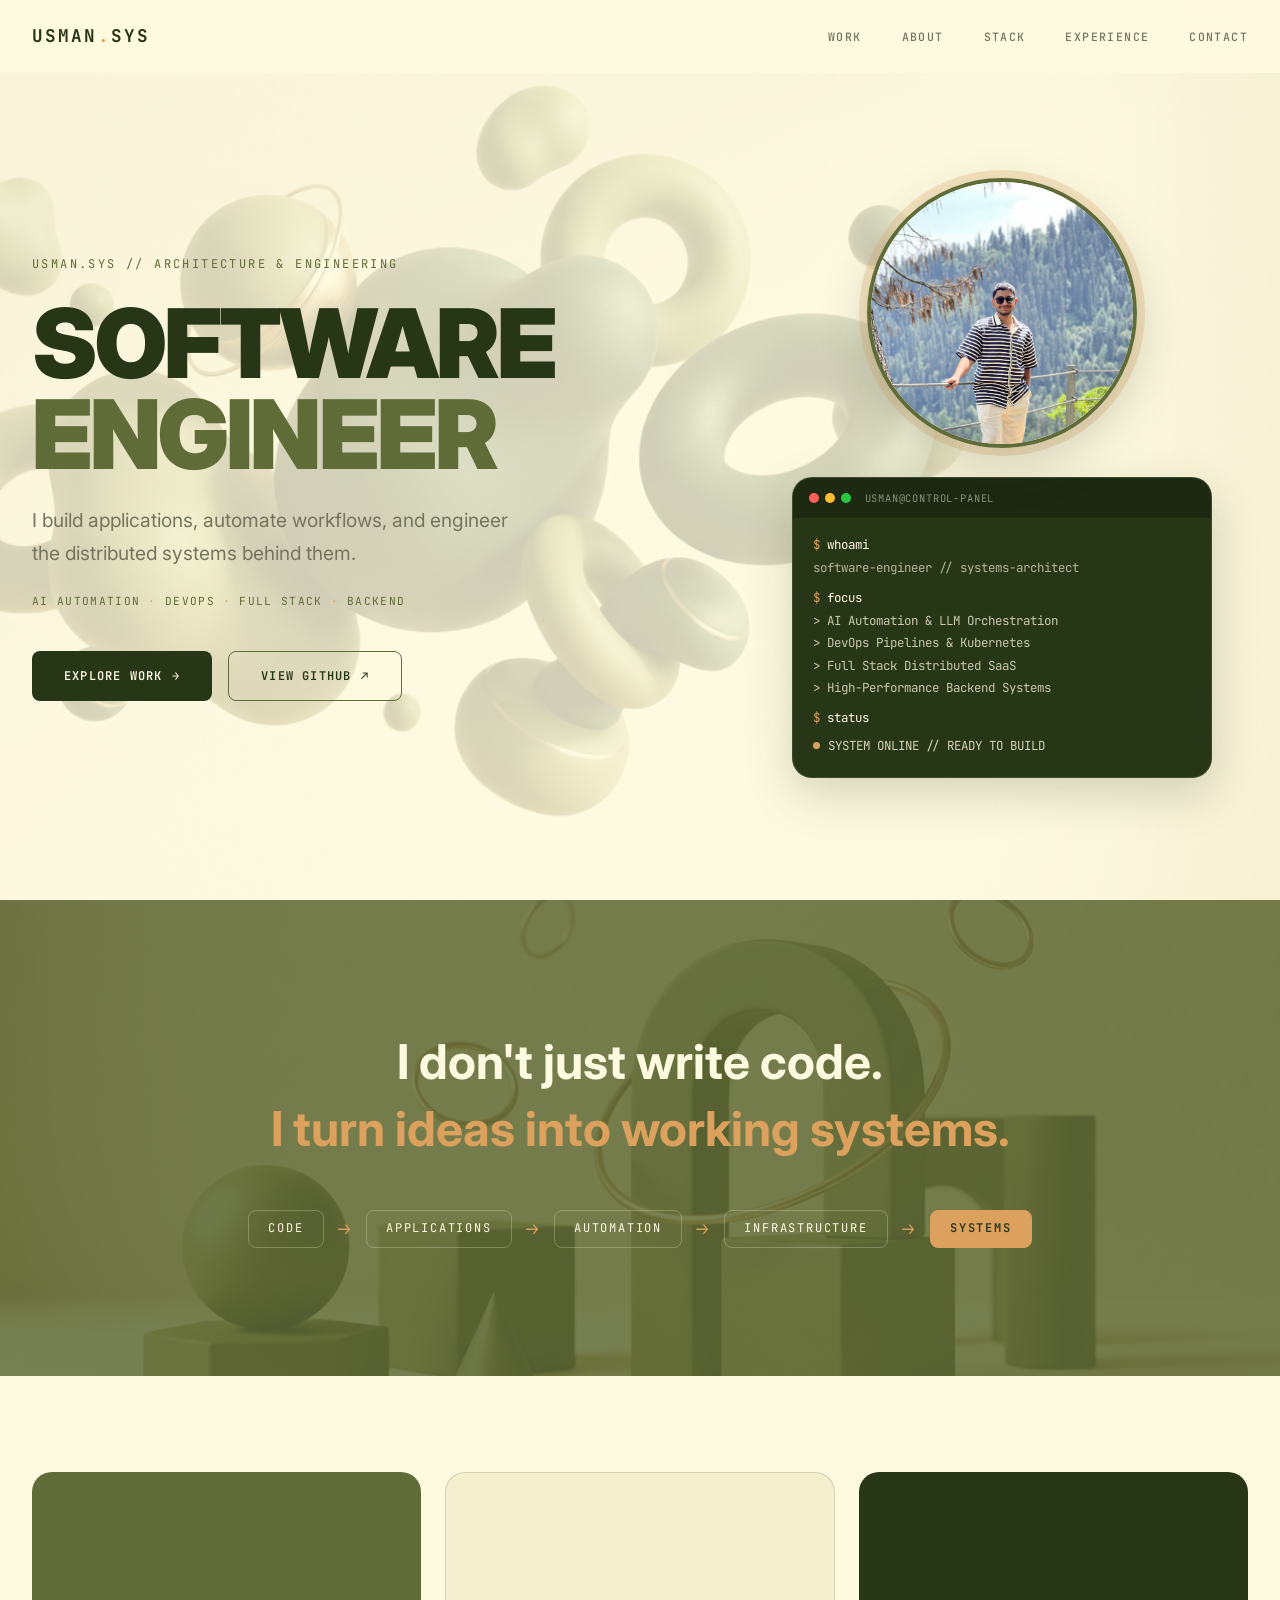
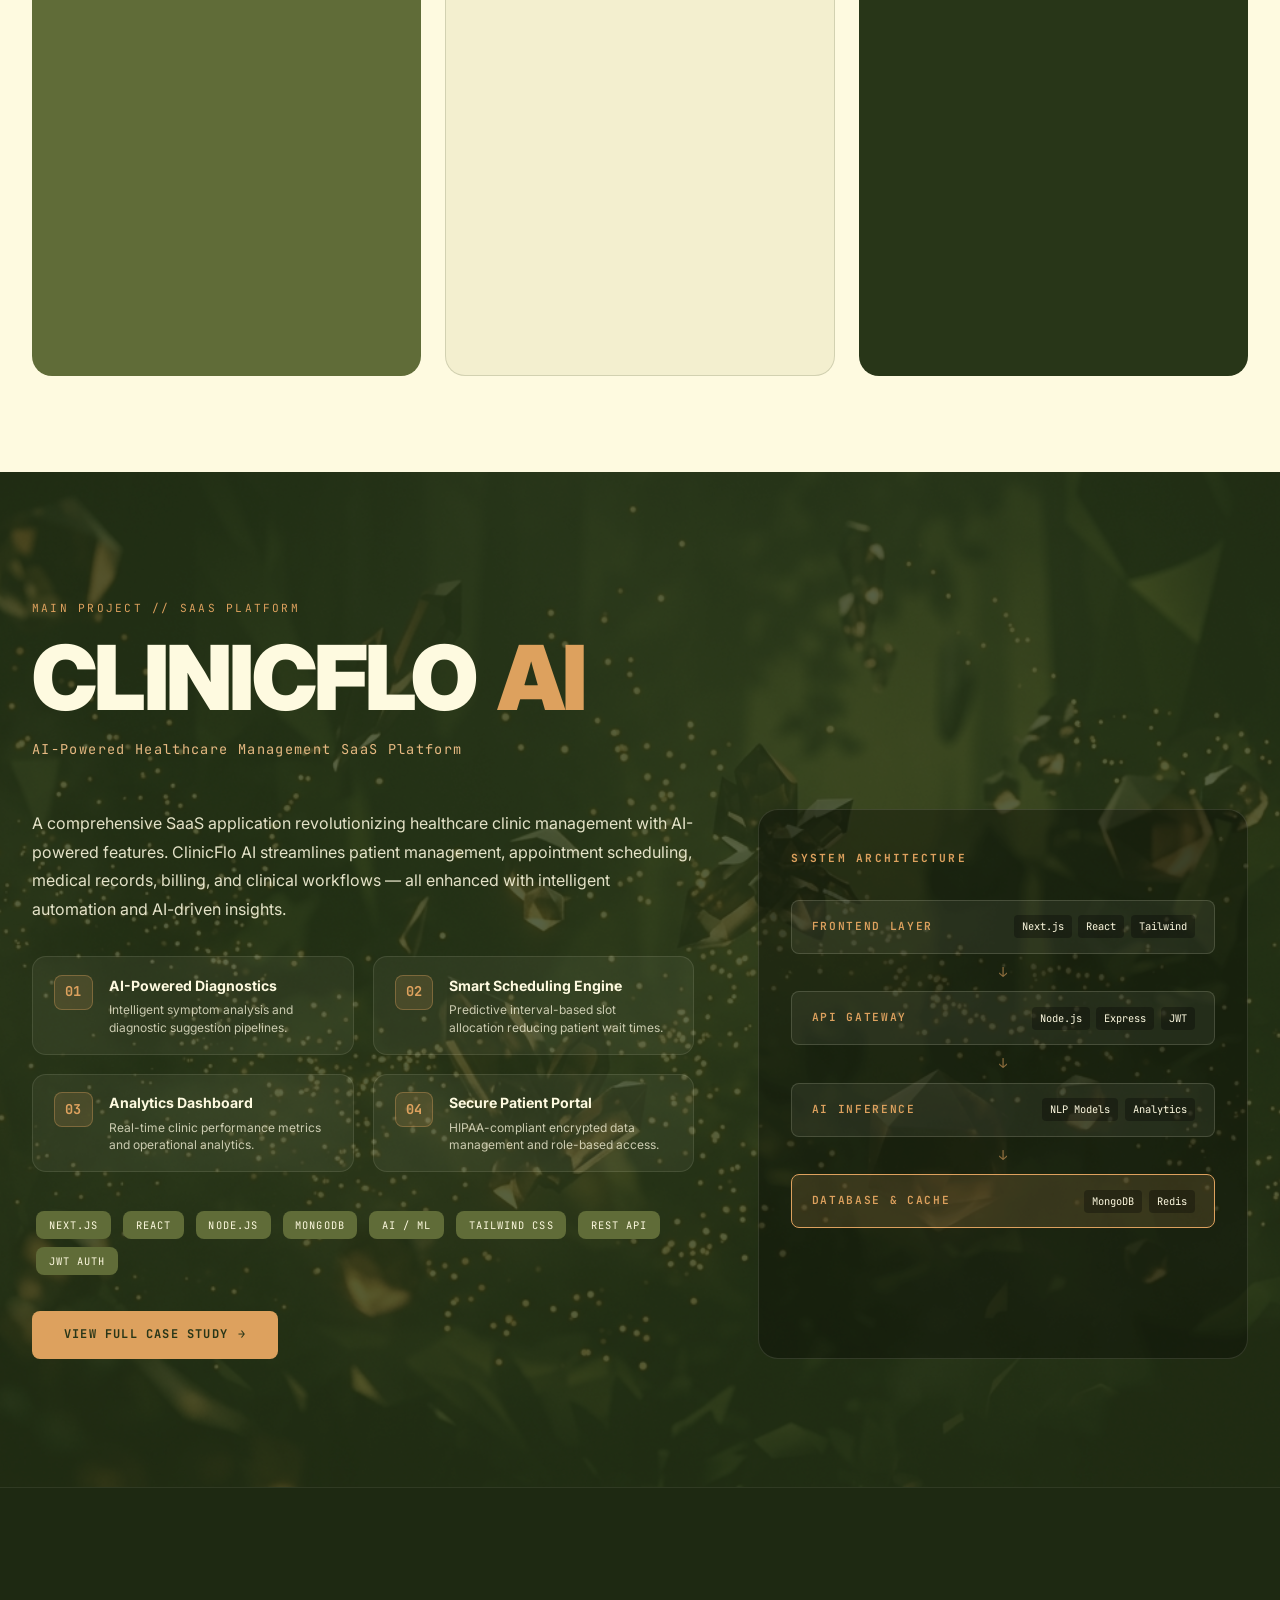
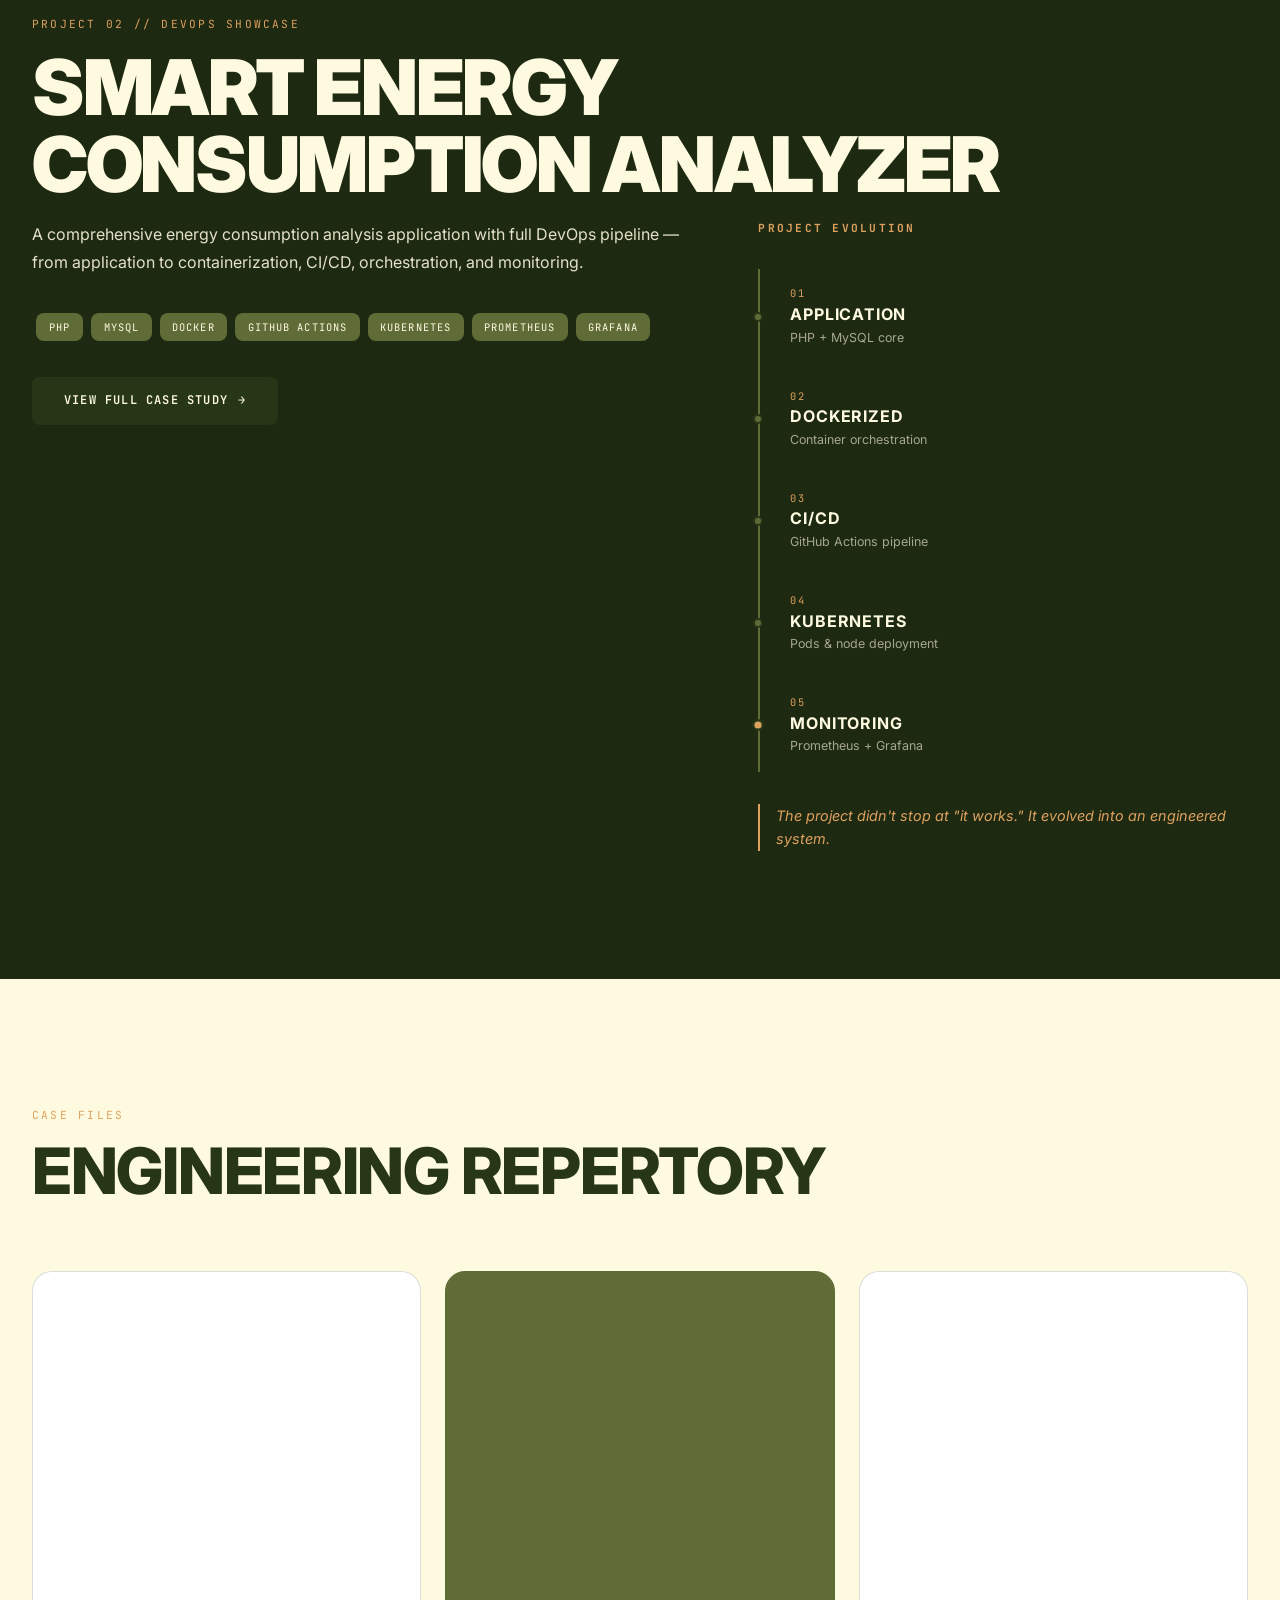
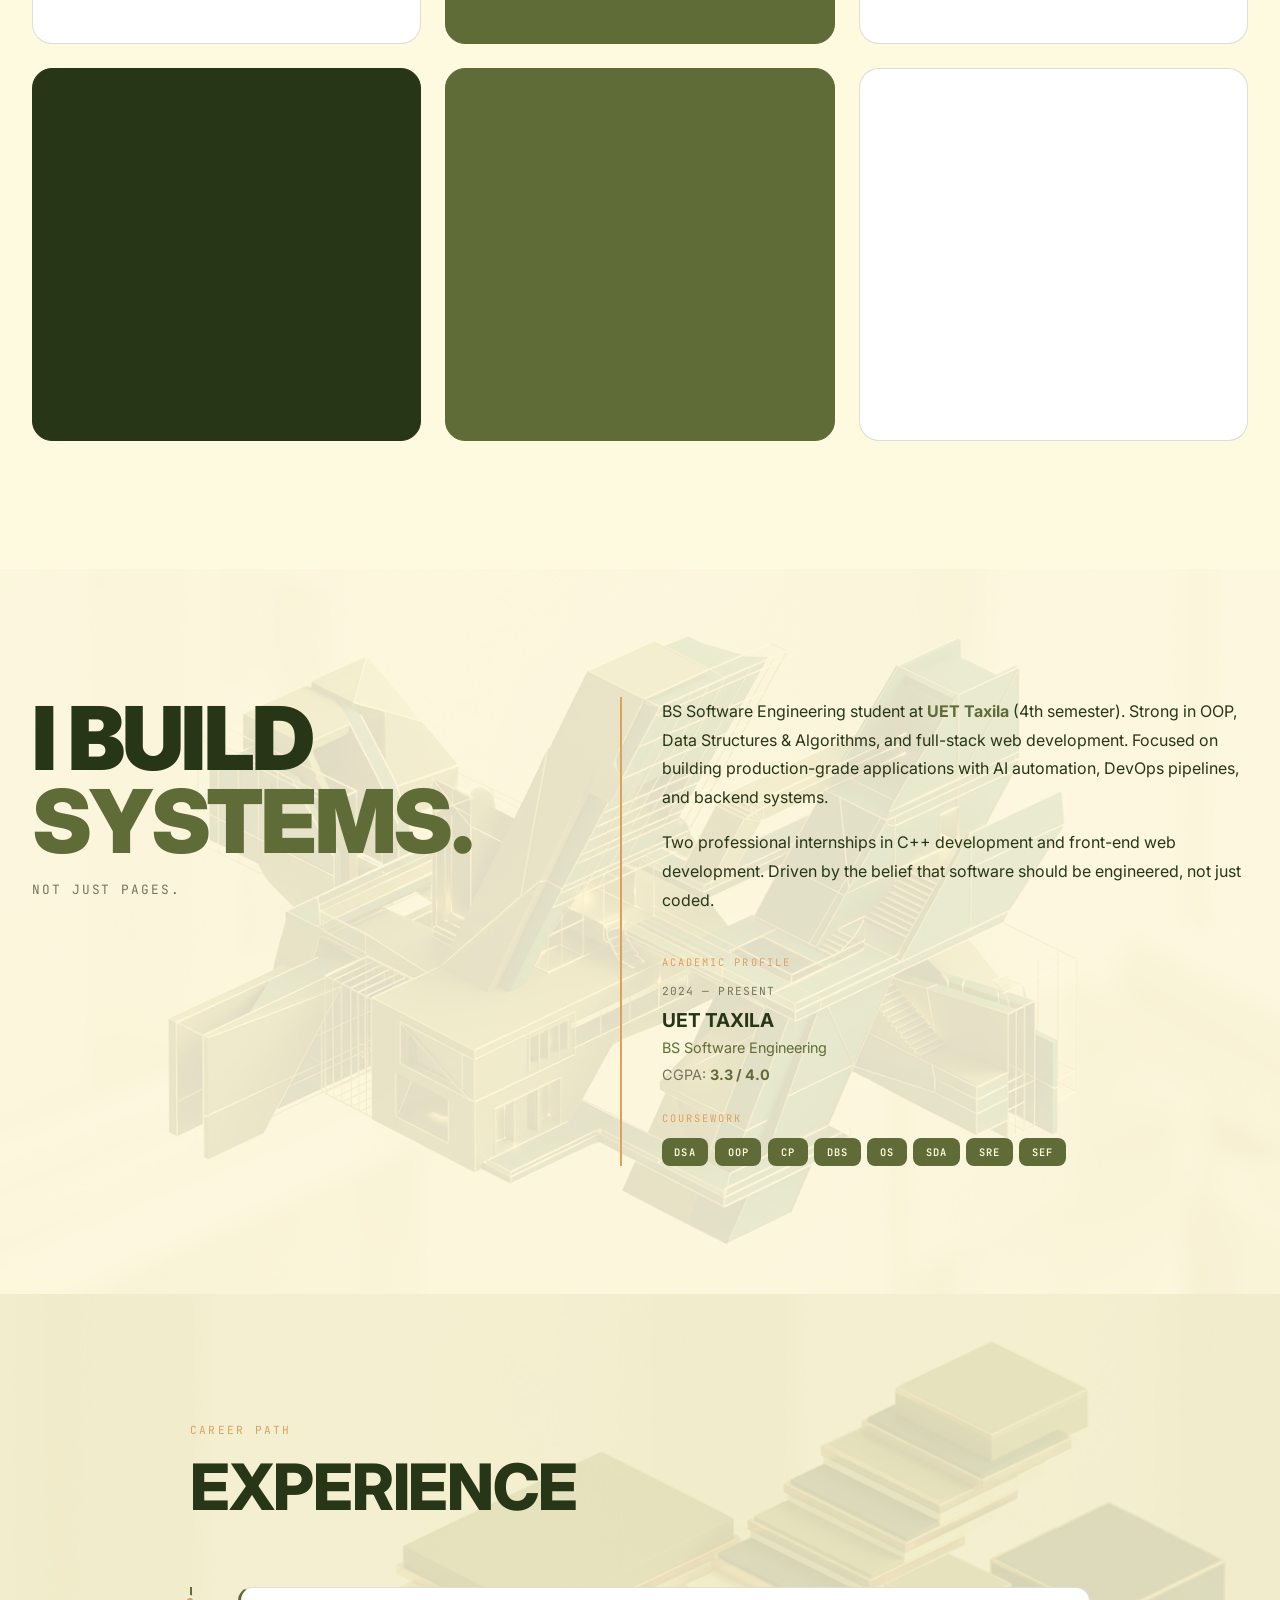
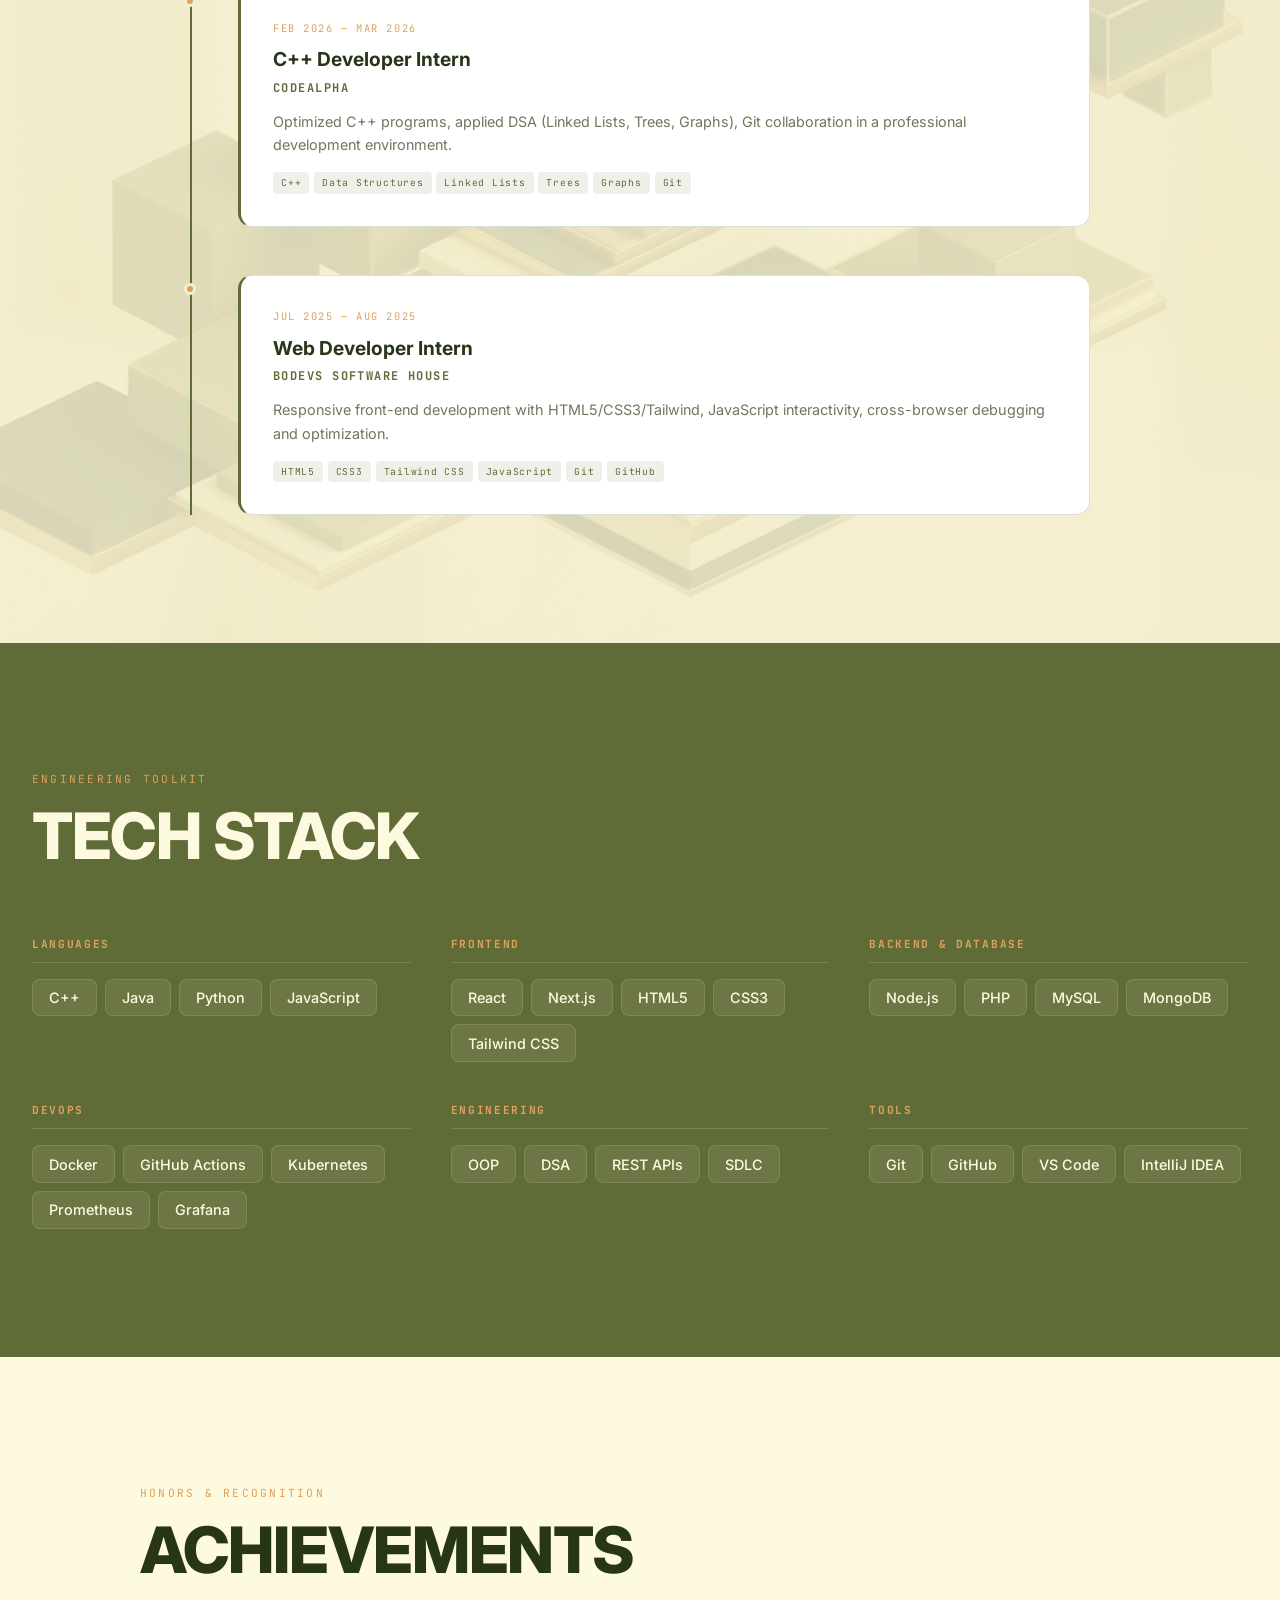
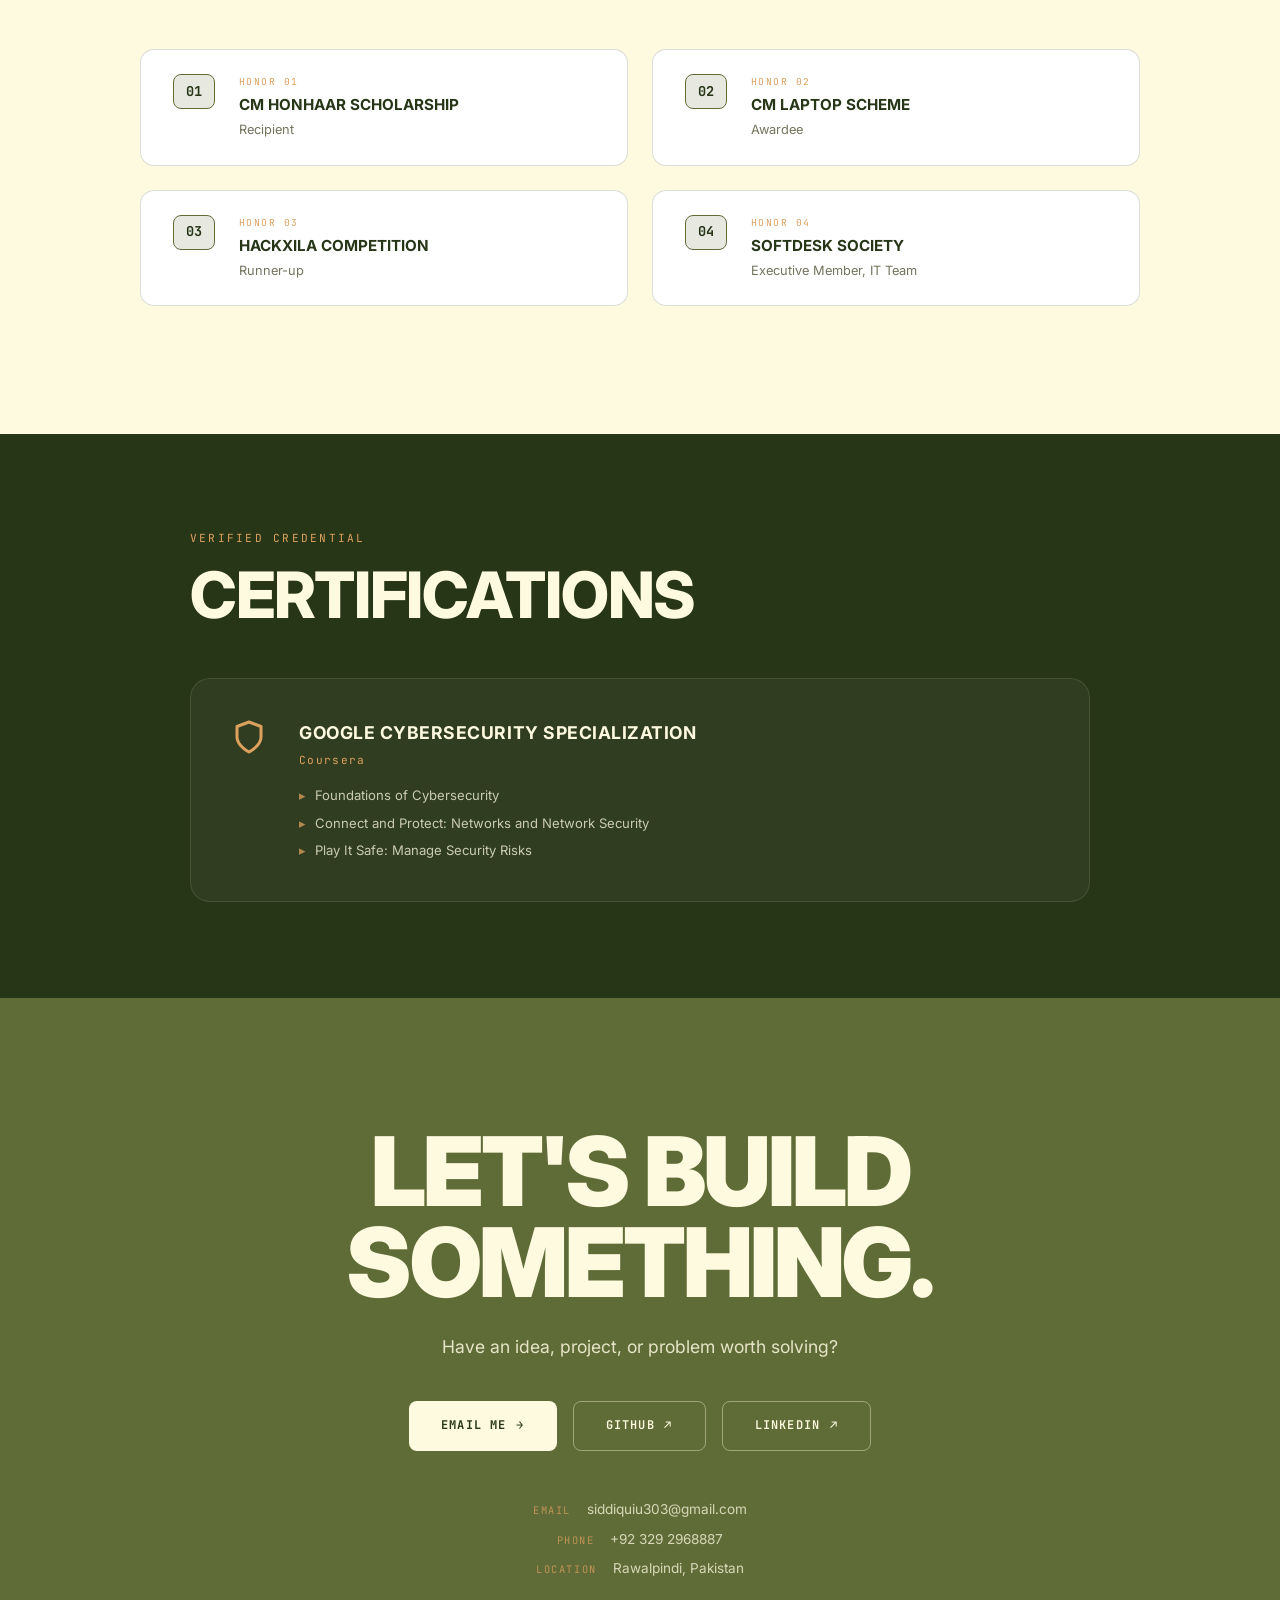
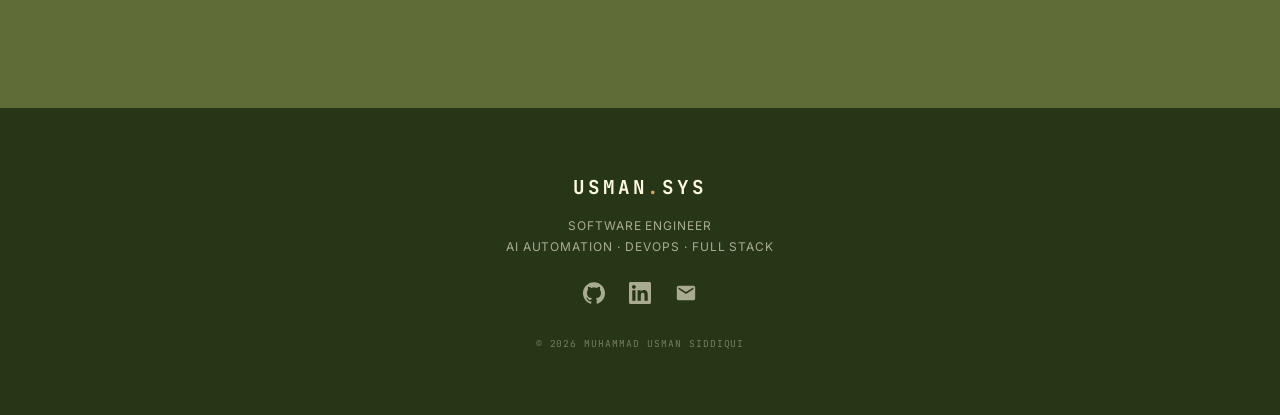
==== index.html @ 536a0db0 "feat: complete USMAN.SYS portfolio v2 with multi-page case studies, 3D graphics, and responsive syst" ====
<!DOCTYPE html>
<html lang="en">
<head>
  <meta charset="UTF-8">
  <meta name="viewport" content="width=device-width, initial-scale=1.0">
  <title>Muhammad Usman Siddiqui — Software Engineer</title>
  <meta name="description" content="Muhammad Usman Siddiqui is a Software Engineer focused on AI automation, DevOps, full-stack development, and backend systems.">
  <meta name="author" content="Muhammad Usman Siddiqui">
  <meta name="keywords" content="Software Engineer, Full Stack Developer, AI Automation, DevOps, Muhammad Usman Siddiqui, Portfolio, ClinicFlo AI">

  <!-- Open Graph -->
  <meta property="og:title" content="Muhammad Usman Siddiqui — Software Engineer">
  <meta property="og:description" content="Software Engineer focused on AI Automation, DevOps, Full-Stack Development, and Backend Systems.">
  <meta property="og:type" content="website">
  <meta property="og:image" content="profile.jpg">

  <!-- Twitter -->
  <meta name="twitter:card" content="summary_large_image">
  <meta name="twitter:title" content="Muhammad Usman Siddiqui — Software Engineer">
  <meta name="twitter:description" content="Software Engineer focused on AI Automation, DevOps, Full-Stack Development, and Backend Systems.">

  <!-- Fonts -->
  <link rel="preconnect" href="https://fonts.googleapis.com">
  <link rel="preconnect" href="https://fonts.gstatic.com" crossorigin>
  <link href="https://fonts.googleapis.com/css2?family=Inter:wght@300;400;500;600;700;800;900&family=JetBrains+Mono:wght@300;400;500;600;700&display=swap" rel="stylesheet">

  <link rel="stylesheet" href="style.css">
</head>
<body>

  <!-- ═══════════════════ CANVAS 3D AMBIENT PARTICLES ═══════════════════ -->
  <canvas id="ambient-canvas" class="ambient-canvas" aria-hidden="true"></canvas>

  <!-- ═══════════════════ LOADING SCREEN ═══════════════════ -->
  <div id="loader" class="loader" aria-hidden="true">
    <div class="loader__content">
      <div class="loader__brand">USMAN.SYS</div>
      <div class="loader__lines">
        <div class="loader__line">INITIALIZING PORTFOLIO<span class="loader__dots">...</span> <span class="loader__check">[OK]</span></div>
        <div class="loader__line">LOADING PROJECTS<span class="loader__dots">...</span> <span class="loader__check">[OK]</span></div>
        <div class="loader__line">LOADING EXPERIENCE<span class="loader__dots">...</span> <span class="loader__check">[OK]</span></div>
        <div class="loader__line">CONNECTING TO GITHUB<span class="loader__dots">...</span> <span class="loader__check">[OK]</span></div>
      </div>
      <div class="loader__progress">
        <div class="loader__bar"></div>
      </div>
      <div class="loader__status">SYSTEM ONLINE</div>
    </div>
  </div>

  <!-- ═══════════════════ CUSTOM CURSOR ═══════════════════ -->
  <div id="cursor" class="custom-cursor" aria-hidden="true">
    <div class="cursor__dot"></div>
    <div class="cursor__ring"></div>
    <span class="cursor__label"></span>
  </div>

  <!-- ═══════════════════ NAVIGATION ═══════════════════ -->
  <nav id="navbar" class="navbar" role="navigation" aria-label="Main navigation">
    <div class="navbar__inner">
      <a href="#hero" class="navbar__brand" aria-label="Home">USMAN<span class="navbar__brand-dot">.</span>SYS</a>
      <button id="nav-toggle" class="navbar__toggle" aria-label="Toggle navigation" aria-expanded="false">
        <span class="navbar__toggle-bar"></span>
        <span class="navbar__toggle-bar"></span>
        <span class="navbar__toggle-bar"></span>
      </button>
      <ul id="nav-menu" class="navbar__menu">
        <li><a href="#work" class="navbar__link" data-section="work">WORK</a></li>
        <li><a href="#about" class="navbar__link" data-section="about">ABOUT</a></li>
        <li><a href="#stack" class="navbar__link" data-section="stack">STACK</a></li>
        <li><a href="#experience" class="navbar__link" data-section="experience">EXPERIENCE</a></li>
        <li><a href="#contact" class="navbar__link" data-section="contact">CONTACT</a></li>
      </ul>
    </div>
  </nav>

  <main>

    <!-- ═══════════════════ HERO ═══════════════════ -->
    <section id="hero" class="hero">
      <div class="hero__bg-image" aria-hidden="true">
        <img src="hero-bg.jpg" alt="" loading="eager">
      </div>
      <div class="hero__content">
        <div class="hero__left">
          <div class="hero__eyebrow reveal" data-reveal>USMAN.SYS // ARCHITECTURE &amp; ENGINEERING</div>
          <h1 class="hero__title reveal" data-reveal>
            <span class="hero__title-line">SOFTWARE</span>
            <span class="hero__title-line hero__title-line--accent">ENGINEER</span>
          </h1>
          <p class="hero__statement reveal" data-reveal>I build applications, automate workflows, and engineer the distributed systems behind them.</p>
          <div class="hero__tags reveal" data-reveal>
            <span>AI AUTOMATION</span>
            <span class="hero__tag-sep">·</span>
            <span>DEVOPS</span>
            <span class="hero__tag-sep">·</span>
            <span>FULL STACK</span>
            <span class="hero__tag-sep">·</span>
            <span>BACKEND</span>
          </div>
          <div class="hero__cta reveal" data-reveal>
            <a href="#work" class="btn btn--primary">EXPLORE WORK <span class="btn__arrow">→</span></a>
            <a href="https://github.com/Usman22Siddiqui" target="_blank" rel="noopener" class="btn btn--secondary">VIEW GITHUB <span class="btn__arrow">↗</span></a>
          </div>
        </div>
        <div class="hero__right reveal" data-reveal>
          <div class="hero__profile-wrapper">
            <img src="profile.jpg" alt="Muhammad Usman Siddiqui" class="hero__profile-img" loading="eager">
          </div>
          <div class="hero__terminal">
            <div class="terminal__header">
              <span class="terminal__dot terminal__dot--red"></span>
              <span class="terminal__dot terminal__dot--yellow"></span>
              <span class="terminal__dot terminal__dot--green"></span>
              <span class="terminal__title">USMAN@CONTROL-PANEL</span>
            </div>
            <div class="terminal__body">
              <div class="terminal__line"><span class="terminal__prompt">$</span> <span class="terminal__cmd">whoami</span></div>
              <div class="terminal__output">software-engineer // systems-architect</div>
              <div class="terminal__line"><span class="terminal__prompt">$</span> <span class="terminal__cmd">focus</span></div>
              <div class="terminal__output">
                <span class="terminal__focus-item">&gt; AI Automation &amp; LLM Orchestration</span>
                <span class="terminal__focus-item">&gt; DevOps Pipelines &amp; Kubernetes</span>
                <span class="terminal__focus-item">&gt; Full Stack Distributed SaaS</span>
                <span class="terminal__focus-item">&gt; High-Performance Backend Systems</span>
              </div>
              <div class="terminal__line"><span class="terminal__prompt">$</span> <span class="terminal__cmd">status</span></div>
              <div class="terminal__status"><span class="terminal__status-dot"></span> <span class="terminal__status-text">SYSTEM ONLINE // READY TO BUILD</span></div>
            </div>
          </div>
        </div>
      </div>
    </section>

    <!-- ═══════════════════ ENGINEERING STATEMENT ═══════════════════ -->
    <section class="statement">
      <div class="statement__bg-image" aria-hidden="true">
        <img src="olive-bg.jpg" alt="" loading="lazy">
      </div>
      <div class="statement__inner">
        <h2 class="statement__title reveal" data-reveal>
          <span class="statement__line">I don't just write code.</span>
          <span class="statement__line statement__line--accent">I turn ideas into working systems.</span>
        </h2>
        <div class="statement__flow reveal" data-reveal>
          <span class="flow__step">CODE</span>
          <span class="flow__arrow">↓</span>
          <span class="flow__step">APPLICATIONS</span>
          <span class="flow__arrow">↓</span>
          <span class="flow__step">AUTOMATION</span>
          <span class="flow__arrow">↓</span>
          <span class="flow__step">INFRASTRUCTURE</span>
          <span class="flow__arrow">↓</span>
          <span class="flow__step flow__step--active">SYSTEMS</span>
        </div>
      </div>
    </section>

    <!-- ═══════════════════ ENGINEERING DOMAINS ═══════════════════ -->
    <section id="domains" class="domains">
      <div class="domains__grid">
        <div class="domain domain--olive reveal" data-reveal>
          <span class="domain__number">01 // SPECIALIZATION</span>
          <h3 class="domain__title">AI AUTOMATION</h3>
          <p class="domain__desc">AI-assisted workflows, automated triage, API integrations, and intelligent data pipeline processing.</p>
          <div class="domain__diagram">
            <div class="diagram__step">INPUT INGESTION</div><div class="diagram__arrow">↓</div>
            <div class="diagram__step">SECURE WEBHOOK</div><div class="diagram__arrow">↓</div>
            <div class="diagram__step">AI INFERENCE</div><div class="diagram__arrow">↓</div>
            <div class="diagram__step">DECISION ENGINE</div><div class="diagram__arrow">↓</div>
            <div class="diagram__step diagram__step--active">AUTOMATION PIPELINE</div>
          </div>
        </div>
        <div class="domain domain--cream reveal" data-reveal>
          <span class="domain__number">02 // SPECIALIZATION</span>
          <h3 class="domain__title">FULL STACK</h3>
          <p class="domain__desc">Responsive client interfaces, RESTful microservices, RBAC authentication, and scalable databases.</p>
          <div class="domain__diagram">
            <div class="diagram__step">USER INTERFACE</div><div class="diagram__arrow">↓</div>
            <div class="diagram__step">API GATEWAY</div><div class="diagram__arrow">↓</div>
            <div class="diagram__step">BACKEND SERVICES</div><div class="diagram__arrow">↓</div>
            <div class="diagram__step diagram__step--active">PERSISTENT DATABASE</div>
          </div>
        </div>
        <div class="domain domain--forest reveal" data-reveal>
          <span class="domain__number">03 // SPECIALIZATION</span>
          <h3 class="domain__title">DEVOPS</h3>
          <p class="domain__desc">Multi-stage containerization, CI/CD automation, Kubernetes deployment, and Prometheus observability.</p>
          <div class="domain__diagram">
            <div class="diagram__step">SOURCE REPOSITORY</div><div class="diagram__arrow">↓</div>
            <div class="diagram__step">AUTOMATED CI/CD</div><div class="diagram__arrow">↓</div>
            <div class="diagram__step">DOCKER CONTAINER</div><div class="diagram__arrow">↓</div>
            <div class="diagram__step">KUBERNETES PODS</div><div class="diagram__arrow">↓</div>
            <div class="diagram__step diagram__step--active">TELEMETRY &amp; METRICS</div>
          </div>
        </div>
      </div>
    </section>

    <!-- ═══════════════════ FLAGSHIP: CLINICFLO AI ═══════════════════ -->
    <section id="work" class="flagship clinicflo">
      <div class="flagship__bg-image" aria-hidden="true">
        <img src="dark-bg.jpg" alt="" loading="lazy">
      </div>
      <div class="flagship__inner">
        <div class="flagship__header reveal" data-reveal>
          <span class="flagship__label">MAIN PROJECT // SAAS PLATFORM</span>
          <h2 class="flagship__title flagship__title--huge">
            <span>CLINICFLO</span>
            <span class="flagship__title--gold">AI</span>
          </h2>
          <p class="flagship__tagline">AI-Powered Healthcare Management SaaS Platform</p>
        </div>
        <div class="flagship__content reveal" data-reveal>
          <div class="flagship__info">
            <p class="flagship__desc">A comprehensive SaaS application revolutionizing healthcare clinic management with AI-powered features. ClinicFlo AI streamlines patient management, appointment scheduling, medical records, billing, and clinical workflows — all enhanced with intelligent automation and AI-driven insights.</p>
            <div class="clinicflo__features">
              <div class="clinicflo__feature">
                <span class="clinicflo__feature-num">01</span>
                <div>
                  <strong>AI-Powered Diagnostics</strong>
                  <p>Intelligent symptom analysis and diagnostic suggestion pipelines.</p>
                </div>
              </div>
              <div class="clinicflo__feature">
                <span class="clinicflo__feature-num">02</span>
                <div>
                  <strong>Smart Scheduling Engine</strong>
                  <p>Predictive interval-based slot allocation reducing patient wait times.</p>
                </div>
              </div>
              <div class="clinicflo__feature">
                <span class="clinicflo__feature-num">03</span>
                <div>
                  <strong>Analytics Dashboard</strong>
                  <p>Real-time clinic performance metrics and operational analytics.</p>
                </div>
              </div>
              <div class="clinicflo__feature">
                <span class="clinicflo__feature-num">04</span>
                <div>
                  <strong>Secure Patient Portal</strong>
                  <p>HIPAA-compliant encrypted data management and role-based access.</p>
                </div>
              </div>
            </div>
            <div class="flagship__tags">
              <span class="tag">NEXT.JS</span>
              <span class="tag">REACT</span>
              <span class="tag">NODE.JS</span>
              <span class="tag">MONGODB</span>
              <span class="tag">AI / ML</span>
              <span class="tag">TAILWIND CSS</span>
              <span class="tag">REST API</span>
              <span class="tag">JWT AUTH</span>
            </div>
            <div class="flagship__links">
              <a href="project.html?id=clinicflo-ai#clinicflo-ai" onclick="openProject('clinicflo-ai')" class="btn btn--accent">VIEW FULL CASE STUDY <span class="btn__arrow">→</span></a>
            </div>
          </div>
          <div class="clinicflo__architecture">
            <h3 class="evolution__title">SYSTEM ARCHITECTURE</h3>
            <div class="architecture__diagram">
              <div class="arch__layer">
                <span class="arch__label">FRONTEND LAYER</span>
                <div class="arch__items"><span>Next.js</span><span>React</span><span>Tailwind</span></div>
              </div>
              <div class="arch__connector">↓</div>
              <div class="arch__layer">
                <span class="arch__label">API GATEWAY</span>
                <div class="arch__items"><span>Node.js</span><span>Express</span><span>JWT</span></div>
              </div>
              <div class="arch__connector">↓</div>
              <div class="arch__layer">
                <span class="arch__label">AI INFERENCE</span>
                <div class="arch__items"><span>NLP Models</span><span>Analytics</span></div>
              </div>
              <div class="arch__connector">↓</div>
              <div class="arch__layer arch__layer--active">
                <span class="arch__label">DATABASE &amp; CACHE</span>
                <div class="arch__items"><span>MongoDB</span><span>Redis</span></div>
              </div>
            </div>
          </div>
        </div>
      </div>
    </section>

    <!-- ═══════════════════ SMART ENERGY PROJECT ═══════════════════ -->
    <section class="flagship flagship--secondary">
      <div class="flagship__inner">
        <div class="flagship__header reveal" data-reveal>
          <span class="flagship__label">PROJECT 02 // DEVOPS SHOWCASE</span>
          <h2 class="flagship__title">
            <span>SMART ENERGY</span>
            <span>CONSUMPTION ANALYZER</span>
          </h2>
        </div>
        <div class="flagship__content reveal" data-reveal>
          <div class="flagship__info">
            <p class="flagship__desc">A comprehensive energy consumption analysis application with full DevOps pipeline — from application to containerization, CI/CD, orchestration, and monitoring.</p>
            <div class="flagship__tags">
              <span class="tag">PHP</span><span class="tag">MYSQL</span><span class="tag">DOCKER</span><span class="tag">GITHUB ACTIONS</span><span class="tag">KUBERNETES</span><span class="tag">PROMETHEUS</span><span class="tag">GRAFANA</span>
            </div>
            <div class="flagship__links">
              <a href="project.html?id=smart-energy#smart-energy" onclick="openProject('smart-energy')" class="btn btn--primary">VIEW FULL CASE STUDY <span class="btn__arrow">→</span></a>
            </div>
          </div>
          <div class="flagship__evolution">
            <h3 class="evolution__title">PROJECT EVOLUTION</h3>
            <div class="evolution__timeline">
              <div class="evolution__step" data-step="1"><span class="evolution__number">01</span><span class="evolution__name">APPLICATION</span><span class="evolution__detail">PHP + MySQL core</span></div>
              <div class="evolution__connector"></div>
              <div class="evolution__step" data-step="2"><span class="evolution__number">02</span><span class="evolution__name">DOCKERIZED</span><span class="evolution__detail">Container orchestration</span></div>
              <div class="evolution__connector"></div>
              <div class="evolution__step" data-step="3"><span class="evolution__number">03</span><span class="evolution__name">CI/CD</span><span class="evolution__detail">GitHub Actions pipeline</span></div>
              <div class="evolution__connector"></div>
              <div class="evolution__step" data-step="4"><span class="evolution__number">04</span><span class="evolution__name">KUBERNETES</span><span class="evolution__detail">Pods &amp; node deployment</span></div>
              <div class="evolution__connector"></div>
              <div class="evolution__step" data-step="5"><span class="evolution__number">05</span><span class="evolution__name">MONITORING</span><span class="evolution__detail">Prometheus + Grafana</span></div>
            </div>
            <p class="evolution__statement">The project didn't stop at "it works." It evolved into an engineered system.</p>
          </div>
        </div>
      </div>
    </section>

    <!-- ═══════════════════ OTHER PROJECTS ═══════════════════ -->
    <section class="projects">
      <div class="projects__inner">
        <div class="projects__header reveal" data-reveal>
          <span class="section__label">CASE FILES</span>
          <h2 class="section__title">ENGINEERING REPERTORY</h2>
        </div>
        <div class="projects__grid">
          <a href="project.html?id=california-fish-grill#california-fish-grill" onclick="openProject('california-fish-grill')" class="project-card reveal" data-reveal data-cursor="VIEW">
            <div class="project-card__header"><span class="project-card__num">03 // CASE FILE</span></div>
            <h3 class="project-card__title">CALIFORNIA<br>FISH GRILL</h3>
            <p class="project-card__type">FULL STACK WEB APPLICATION</p>
            <p class="project-card__desc">Interactive menu, dietary filters, multistep checkout, real-time order tracking, email-OTP auth, reservation system.</p>
            <div class="project-card__tags"><span>React</span><span>Node.js</span><span>MongoDB</span><span>Tailwind CSS</span></div>
            <div class="project-card__footer"><span class="project-card__link">OPEN CASE <span>→</span></span></div>
          </a>
          <a href="project.html?id=jarvis#jarvis" onclick="openProject('jarvis')" class="project-card project-card--olive reveal" data-reveal data-cursor="VIEW">
            <div class="project-card__header"><span class="project-card__num">04 // CASE FILE</span></div>
            <h3 class="project-card__title">JARVIS</h3>
            <p class="project-card__type">AI // AUTOMATION PROJECT</p>
            <p class="project-card__desc">AI-powered personal assistant for automating tasks, voice commands, and intelligent workflow processing.</p>
            <div class="project-card__tags"><span>Python</span><span>AI</span><span>Automation</span></div>
            <div class="project-card__footer"><span class="project-card__link">OPEN CASE <span>→</span></span></div>
          </a>
          <a href="project.html?id=ai-email-responder#ai-email-responder" onclick="openProject('ai-email-responder')" class="project-card reveal" data-reveal data-cursor="VIEW">
            <div class="project-card__header"><span class="project-card__num">05 // CASE FILE</span></div>
            <h3 class="project-card__title">AI EMAIL<br>RESPONDER</h3>
            <p class="project-card__type">AI AUTOMATION SYSTEM</p>
            <p class="project-card__desc">Intelligent email automation system for generating context-aware responses and inbox categorization using AI.</p>
            <div class="project-card__tags"><span>Python</span><span>AI</span><span>API</span></div>
            <div class="project-card__footer"><span class="project-card__link">OPEN CASE <span>→</span></span></div>
          </a>
          <a href="project.html?id=gui-hospital#gui-hospital" onclick="openProject('gui-hospital')" class="project-card project-card--forest reveal" data-reveal data-cursor="VIEW">
            <div class="project-card__header"><span class="project-card__num">06 // CASE FILE</span></div>
            <h3 class="project-card__title">GUI HOSPITAL<br>MANAGEMENT</h3>
            <p class="project-card__type">DESKTOP APPLICATION</p>
            <p class="project-card__desc">Desktop app for patient registration, billing, appointment scheduling with a polished JavaFX GUI.</p>
            <div class="project-card__tags"><span>Java</span><span>JavaFX</span><span>CSS</span></div>
            <div class="project-card__footer"><span class="project-card__link">OPEN CASE <span>→</span></span></div>
          </a>
          <a href="project.html?id=advanced-hospital#advanced-hospital" onclick="openProject('advanced-hospital')" class="project-card project-card--olive reveal" data-reveal data-cursor="VIEW">
            <div class="project-card__header"><span class="project-card__num">07 // CASE FILE</span></div>
            <h3 class="project-card__title">ADVANCED HOSPITAL<br>MANAGEMENT</h3>
            <p class="project-card__type">CLI-BASED SYSTEM</p>
            <p class="project-card__desc">CLI-based patient management, emergency queuing, doctor assignment using advanced C++ data structures.</p>
            <div class="project-card__tags"><span>C++</span><span>Linked Lists</span><span>Queues</span><span>BST</span></div>
            <div class="project-card__footer"><span class="project-card__link">OPEN CASE <span>→</span></span></div>
          </a>
          <a href="project.html?id=ecommerce#ecommerce" onclick="openProject('ecommerce')" class="project-card reveal" data-reveal data-cursor="VIEW">
            <div class="project-card__header"><span class="project-card__num">08 // CASE FILE</span></div>
            <h3 class="project-card__title">E-COMMERCE<br>INTERFACES</h3>
            <p class="project-card__type">RESPONSIVE STOREFRONTS</p>
            <p class="project-card__desc">Shoe &amp; Gaming store responsive storefronts with cart &amp; checkout functionality and interactive galleries.</p>
            <div class="project-card__tags"><span>HTML5</span><span>CSS3</span><span>JavaScript</span><span>Tailwind</span></div>
            <div class="project-card__footer"><span class="project-card__link">OPEN CASE <span>→</span></span></div>
          </a>
        </div>
      </div>
    </section>

    <!-- ═══════════════════ ABOUT ═══════════════════ -->
    <section id="about" class="about">
      <div class="about__bg-image" aria-hidden="true">
        <img src="architecture-3d.jpg" alt="" loading="lazy">
      </div>
      <div class="about__inner">
        <div class="about__left reveal" data-reveal>
          <h2 class="about__title"><span>I BUILD</span><span class="about__title--accent">SYSTEMS.</span></h2>
          <p class="about__subtitle">NOT JUST PAGES.</p>
        </div>
        <div class="about__right reveal" data-reveal>
          <div class="about__bio">
            <p>BS Software Engineering student at <strong>UET Taxila</strong> (4th semester). Strong in OOP, Data Structures &amp; Algorithms, and full-stack web development. Focused on building production-grade applications with AI automation, DevOps pipelines, and backend systems.</p>
            <p>Two professional internships in C++ development and front-end web development. Driven by the belief that software should be engineered, not just coded.</p>
          </div>
          <div class="about__education">
            <div class="edu__label">ACADEMIC PROFILE</div>
            <div class="edu__school">
              <span class="edu__date">2024 — PRESENT</span>
              <h4 class="edu__name">UET TAXILA</h4>
              <p class="edu__degree">BS Software Engineering</p>
              <p class="edu__cgpa">CGPA: <strong>3.3 / 4.0</strong></p>
            </div>
            <div class="edu__courses">
              <span class="edu__label">COURSEWORK</span>
              <div class="edu__pills">
                <span>DSA</span>
                <span>OOP</span>
                <span>CP</span>
                <span>DBS</span>
                <span>OS</span>
                <span>SDA</span>
                <span>SRE</span>
                <span>SEF</span>
              </div>
            </div>
          </div>
        </div>
      </div>
    </section>

    <!-- ═══════════════════ EXPERIENCE ═══════════════════ -->
    <section id="experience" class="experience">
      <div class="experience__bg-image" aria-hidden="true">
        <img src="experience-3d.jpg" alt="" loading="lazy">
      </div>
      <div class="experience__inner">
        <div class="experience__header reveal" data-reveal>
          <span class="section__label">CAREER PATH</span>
          <h2 class="section__title">EXPERIENCE</h2>
        </div>
        <div class="timeline">
          <div class="timeline__line"></div>
          <div class="timeline__item reveal" data-reveal>
            <div class="timeline__marker"></div>
            <div class="timeline__card">
              <span class="timeline__date">FEB 2026 — MAR 2026</span>
              <h3 class="timeline__role">C++ Developer Intern</h3>
              <h4 class="timeline__company">CODEALPHA</h4>
              <p class="timeline__desc">Optimized C++ programs, applied DSA (Linked Lists, Trees, Graphs), Git collaboration in a professional development environment.</p>
              <div class="timeline__tech"><span>C++</span><span>Data Structures</span><span>Linked Lists</span><span>Trees</span><span>Graphs</span><span>Git</span></div>
            </div>
          </div>
          <div class="timeline__item reveal" data-reveal>
            <div class="timeline__marker"></div>
            <div class="timeline__card">
              <span class="timeline__date">JUL 2025 — AUG 2025</span>
              <h3 class="timeline__role">Web Developer Intern</h3>
              <h4 class="timeline__company">BODEVS SOFTWARE HOUSE</h4>
              <p class="timeline__desc">Responsive front-end development with HTML5/CSS3/Tailwind, JavaScript interactivity, cross-browser debugging and optimization.</p>
              <div class="timeline__tech"><span>HTML5</span><span>CSS3</span><span>Tailwind CSS</span><span>JavaScript</span><span>Git</span><span>GitHub</span></div>
            </div>
          </div>
        </div>
      </div>
    </section>

    <!-- ═══════════════════ TECH STACK ═══════════════════ -->
    <section id="stack" class="stack">
      <div class="stack__inner">
        <div class="stack__header reveal" data-reveal>
          <span class="section__label">ENGINEERING TOOLKIT</span>
          <h2 class="section__title">TECH STACK</h2>
        </div>
        <div class="stack__grid">
          <div class="stack__group reveal" data-reveal><h3 class="stack__category">LANGUAGES</h3><div class="stack__items"><span>C++</span><span>Java</span><span>Python</span><span>JavaScript</span></div></div>
          <div class="stack__group reveal" data-reveal><h3 class="stack__category">FRONTEND</h3><div class="stack__items"><span>React</span><span>Next.js</span><span>HTML5</span><span>CSS3</span><span>Tailwind CSS</span></div></div>
          <div class="stack__group reveal" data-reveal><h3 class="stack__category">BACKEND &amp; DATABASE</h3><div class="stack__items"><span>Node.js</span><span>PHP</span><span>MySQL</span><span>MongoDB</span></div></div>
          <div class="stack__group reveal" data-reveal><h3 class="stack__category">DEVOPS</h3><div class="stack__items"><span>Docker</span><span>GitHub Actions</span><span>Kubernetes</span><span>Prometheus</span><span>Grafana</span></div></div>
          <div class="stack__group reveal" data-reveal><h3 class="stack__category">ENGINEERING</h3><div class="stack__items"><span>OOP</span><span>DSA</span><span>REST APIs</span><span>SDLC</span></div></div>
          <div class="stack__group reveal" data-reveal><h3 class="stack__category">TOOLS</h3><div class="stack__items"><span>Git</span><span>GitHub</span><span>VS Code</span><span>IntelliJ IDEA</span></div></div>
        </div>
      </div>
    </section>

    <!-- ═══════════════════ ACHIEVEMENTS ═══════════════════ -->
    <section class="achievements">
      <div class="achievements__inner">
        <div class="achievements__header reveal" data-reveal><span class="section__label">HONORS &amp; RECOGNITION</span><h2 class="section__title">ACHIEVEMENTS</h2></div>
        <div class="achievements__grid">
          <div class="achievement reveal" data-reveal><span class="achievement__badge-tag">01</span><div class="achievement__info"><span class="achievement__num">HONOR 01</span><h3 class="achievement__name">CM HONHAAR SCHOLARSHIP</h3><p class="achievement__detail">Recipient</p></div></div>
          <div class="achievement reveal" data-reveal><span class="achievement__badge-tag">02</span><div class="achievement__info"><span class="achievement__num">HONOR 02</span><h3 class="achievement__name">CM LAPTOP SCHEME</h3><p class="achievement__detail">Awardee</p></div></div>
          <div class="achievement reveal" data-reveal><span class="achievement__badge-tag">03</span><div class="achievement__info"><span class="achievement__num">HONOR 03</span><h3 class="achievement__name">HACKXILA COMPETITION</h3><p class="achievement__detail">Runner-up</p></div></div>
          <div class="achievement reveal" data-reveal><span class="achievement__badge-tag">04</span><div class="achievement__info"><span class="achievement__num">HONOR 04</span><h3 class="achievement__name">SOFTDESK SOCIETY</h3><p class="achievement__detail">Executive Member, IT Team</p></div></div>
        </div>
      </div>
    </section>

    <!-- ═══════════════════ CERTIFICATIONS ═══════════════════ -->
    <section class="certifications">
      <div class="certifications__inner">
        <div class="certifications__header reveal" data-reveal><span class="section__label">VERIFIED CREDENTIAL</span><h2 class="section__title">CERTIFICATIONS</h2></div>
        <div class="cert reveal" data-reveal>
          <div class="cert__badge">
            <svg viewBox="0 0 24 24" width="36" height="36" fill="none" stroke="currentColor" stroke-width="2" stroke-linecap="round" stroke-linejoin="round" style="color: var(--gold);"><path d="M12 22s8-4 8-10V5l-8-3-8 3v7c0 6 8 10 8 10z"/></svg>
          </div>
          <div class="cert__info">
            <h3 class="cert__title">GOOGLE CYBERSECURITY SPECIALIZATION</h3>
            <p class="cert__provider">Coursera</p>
            <div class="cert__modules"><span>Foundations of Cybersecurity</span><span>Connect and Protect: Networks and Network Security</span><span>Play It Safe: Manage Security Risks</span></div>
          </div>
        </div>
      </div>
    </section>

    <!-- ═══════════════════ CONTACT ═══════════════════ -->
    <section id="contact" class="contact">
      <div class="contact__inner">
        <div class="contact__content reveal" data-reveal>
          <h2 class="contact__title"><span>LET'S BUILD</span><span>SOMETHING.</span></h2>
          <p class="contact__subtitle">Have an idea, project, or problem worth solving?</p>
          <div class="contact__links">
            <a href="mailto:siddiquiu303@gmail.com" class="btn btn--contact">EMAIL ME <span class="btn__arrow">→</span></a>
            <a href="https://github.com/Usman22Siddiqui" target="_blank" rel="noopener" class="btn btn--contact-outline">GITHUB <span class="btn__arrow">↗</span></a>
            <a href="https://linkedin.com/in/usman-siddiqui-07708a380" target="_blank" rel="noopener" class="btn btn--contact-outline">LINKEDIN <span class="btn__arrow">↗</span></a>
          </div>
          <div class="contact__info">
            <p><span class="contact__info-label">EMAIL</span> siddiquiu303@gmail.com</p>
            <p><span class="contact__info-label">PHONE</span> +92 329 2968887</p>
            <p><span class="contact__info-label">LOCATION</span> Rawalpindi, Pakistan</p>
          </div>
        </div>
      </div>
    </section>
  </main>

  <!-- ═══════════════════ FOOTER ═══════════════════ -->
  <footer class="footer">
    <div class="footer__inner">
      <div class="footer__brand">USMAN<span class="footer__dot">.</span>SYS</div>
      <p class="footer__tagline">SOFTWARE ENGINEER<br>AI AUTOMATION · DEVOPS · FULL STACK</p>
      <div class="footer__social">
        <a href="https://github.com/Usman22Siddiqui" target="_blank" rel="noopener" aria-label="GitHub"><svg viewBox="0 0 24 24" width="22" height="22" fill="currentColor"><path d="M12 .297c-6.63 0-12 5.373-12 12 0 5.303 3.438 9.8 8.205 11.385.6.113.82-.258.82-.577 0-.285-.01-1.04-.015-2.04-3.338.724-4.042-1.61-4.042-1.61C4.422 18.07 3.633 17.7 3.633 17.7c-1.087-.744.084-.729.084-.729 1.205.084 1.838 1.236 1.838 1.236 1.07 1.835 2.809 1.305 3.495.998.108-.776.417-1.305.76-1.605-2.665-.3-5.466-1.332-5.466-5.93 0-1.31.465-2.38 1.235-3.22-.135-.303-.54-1.523.105-3.176 0 0 1.005-.322 3.3 1.23.96-.267 1.98-.399 3-.405 1.02.006 2.04.138 3 .405 2.28-1.552 3.285-1.23 3.285-1.23.645 1.653.24 2.873.12 3.176.765.84 1.23 1.91 1.23 3.22 0 4.61-2.805 5.625-5.475 5.92.42.36.81 1.096.81 2.22 0 1.606-.015 2.896-.015 3.286 0 .315.21.69.825.57C20.565 22.092 24 17.592 24 12.297c0-6.627-5.373-12-12-12"/></svg></a>
        <a href="https://linkedin.com/in/usman-siddiqui-07708a380" target="_blank" rel="noopener" aria-label="LinkedIn"><svg viewBox="0 0 24 24" width="22" height="22" fill="currentColor"><path d="M20.447 20.452h-3.554v-5.569c0-1.328-.027-3.037-1.852-3.037-1.853 0-2.136 1.445-2.136 2.939v5.667H9.351V9h3.414v1.561h.046c.477-.9 1.637-1.85 3.37-1.85 3.601 0 4.267 2.37 4.267 5.455v6.286zM5.337 7.433c-1.144 0-2.063-.926-2.063-2.065 0-1.138.92-2.063 2.063-2.063 1.14 0 2.064.925 2.064 2.063 0 1.139-.925 2.065-2.064 2.065zm1.782 13.019H3.555V9h3.564v11.452zM22.225 0H1.771C.792 0 0 .774 0 1.729v20.542C0 23.227.792 24 1.771 24h20.451C23.2 24 24 23.227 24 22.271V1.729C24 .774 23.2 0 22.222 0h.003z"/></svg></a>
        <a href="mailto:siddiquiu303@gmail.com" aria-label="Email"><svg viewBox="0 0 24 24" width="22" height="22" fill="currentColor"><path d="M20 4H4c-1.1 0-1.99.9-1.99 2L2 18c0 1.1.9 2 2 2h16c1.1 0 2-.9 2-2V6c0-1.1-.9-2-2-2zm0 4l-8 5-8-5V6l8 5 8-5v2z"/></svg></a>
      </div>
      <p class="footer__copy">© 2026 MUHAMMAD USMAN SIDDIQUI</p>
    </div>
  </footer>

  <script>
    function openProject(id) {
      try {
        localStorage.setItem('active_project', id);
      } catch(e) {}
    }
  </script>
  <script src="script.js"></script>
</body>
</html>
---- style.css ----
/* ═══════════════════════════════════════════════════════════
   USMAN.SYS — Olive Garden Design System
   Premium Multi-Paged Editorial Portfolio
   ═══════════════════════════════════════════════════════════ */

/* ─── CSS VARIABLES ─── */
:root {
  --olive: #606C38;
  --forest: #283618;
  --cream: #FEFAE0;
  --gold: #DDA15E;
  --burnt: #BC6C25;
  --white: #FFFFFF;

  --olive-soft: #747F4D;
  --forest-soft: #3A4927;
  --cream-dark: #F3EFCF;
  --gold-soft: #E7BA83;

  --text-primary: #283618;
  --text-secondary: #606C38;
  --text-muted: #74745F;

  --border: rgba(40, 54, 24, 0.16);
  --border-light: rgba(254, 250, 224, 0.15);

  --font-primary: 'Inter', -apple-system, BlinkMacSystemFont, sans-serif;
  --font-mono: 'JetBrains Mono', 'Fira Code', monospace;

  --radius-sm: 8px;
  --radius-md: 14px;
  --radius-lg: 20px;
  --radius-xl: 24px;

  --transition: 200ms ease;
  --transition-md: 400ms cubic-bezier(0.16, 1, 0.3, 1);
  --transition-lg: 700ms cubic-bezier(0.16, 1, 0.3, 1);
}

/* ─── RESET ─── */
*, *::before, *::after {
  margin: 0;
  padding: 0;
  box-sizing: border-box;
}

html {
  scroll-behavior: smooth;
  -webkit-text-size-adjust: 100%;
  scroll-padding-top: 80px;
}

body {
  font-family: var(--font-primary);
  background: var(--cream);
  color: var(--text-primary);
  line-height: 1.6;
  overflow-x: hidden;
  -webkit-font-smoothing: antialiased;
  -moz-osx-font-smoothing: grayscale;
}

body.loading {
  overflow: hidden;
}

a {
  color: inherit;
  text-decoration: none;
}

img {
  max-width: 100%;
  display: block;
}

ul {
  list-style: none;
}

button {
  border: none;
  background: none;
  cursor: pointer;
  font-family: inherit;
}

::selection {
  background: var(--olive);
  color: var(--cream);
}

/* ─── FOCUS STATES ─── */
:focus-visible {
  outline: 2px solid var(--gold);
  outline-offset: 3px;
  border-radius: 4px;
}

/* ═══════════════════════════════════════════════════════════
   3D AMBIENT CANVAS
   ═══════════════════════════════════════════════════════════ */
.ambient-canvas {
  position: fixed;
  top: 0;
  left: 0;
  width: 100vw;
  height: 100vh;
  pointer-events: none;
  z-index: 0;
  opacity: 0.65;
}

/* ═══════════════════════════════════════════════════════════
   LOADING SCREEN
   ═══════════════════════════════════════════════════════════ */
.loader {
  position: fixed;
  inset: 0;
  z-index: 9999;
  background: var(--forest);
  display: flex;
  align-items: center;
  justify-content: center;
  transition: opacity 0.5s ease, visibility 0.5s ease;
}

.loader.hidden {
  opacity: 0;
  visibility: hidden;
  pointer-events: none;
}

.loader__content {
  text-align: center;
  color: var(--cream);
  font-family: var(--font-mono);
}

.loader__brand {
  font-size: 1.8rem;
  font-weight: 700;
  letter-spacing: 0.15em;
  margin-bottom: 2rem;
  color: var(--cream);
}

.loader__lines {
  text-align: left;
  margin-bottom: 2rem;
}

.loader__line {
  font-size: 0.75rem;
  letter-spacing: 0.05em;
  color: var(--cream);
  opacity: 0;
  transform: translateY(8px);
  animation: loaderLineReveal 0.3s ease forwards;
  margin-bottom: 0.4rem;
}

.loader__line:nth-child(1) { animation-delay: 0.1s; }
.loader__line:nth-child(2) { animation-delay: 0.35s; }
.loader__line:nth-child(3) { animation-delay: 0.6s; }
.loader__line:nth-child(4) { animation-delay: 0.85s; }

.loader__check {
  color: var(--gold);
  font-weight: 700;
  opacity: 0;
  animation: checkReveal 0.2s ease forwards;
}

.loader__line:nth-child(1) .loader__check { animation-delay: 0.3s; }
.loader__line:nth-child(2) .loader__check { animation-delay: 0.55s; }
.loader__line:nth-child(3) .loader__check { animation-delay: 0.8s; }
.loader__line:nth-child(4) .loader__check { animation-delay: 1.05s; }

@keyframes loaderLineReveal {
  to { opacity: 1; transform: translateY(0); }
}

@keyframes checkReveal {
  to { opacity: 1; }
}

.loader__progress {
  width: 220px;
  height: 3px;
  background: rgba(254, 250, 224, 0.15);
  border-radius: 3px;
  margin: 0 auto 1.5rem;
  overflow: hidden;
}

.loader__bar {
  height: 100%;
  width: 0%;
  background: var(--gold);
  border-radius: 3px;
  animation: loaderBar 1.2s ease forwards 0.1s;
}

@keyframes loaderBar {
  to { width: 100%; }
}

.loader__status {
  font-size: 0.75rem;
  letter-spacing: 0.2em;
  color: var(--gold);
  opacity: 0;
  animation: loaderLineReveal 0.4s ease forwards 1.1s;
}

/* ═══════════════════════════════════════════════════════════
   CUSTOM CURSOR
   ═══════════════════════════════════════════════════════════ */
.custom-cursor {
  display: none;
}

@media (pointer: fine) and (hover: hover) {
  .custom-cursor {
    display: block;
    position: fixed;
    top: 0;
    left: 0;
    z-index: 10000;
    pointer-events: none;
    mix-blend-mode: difference;
  }

  .cursor__dot {
    width: 6px;
    height: 6px;
    background: var(--cream);
    border-radius: 50%;
    transform: translate(-50%, -50%);
    transition: width 0.2s, height 0.2s, background 0.2s;
  }

  .cursor__ring {
    position: absolute;
    top: -14px;
    left: -14px;
    width: 34px;
    height: 34px;
    border: 1.5px solid rgba(254, 250, 224, 0.4);
    border-radius: 50%;
    transition: width 0.3s, height 0.3s, top 0.3s, left 0.3s, border-color 0.3s;
  }

  .cursor__label {
    position: absolute;
    top: 24px;
    left: 50%;
    transform: translateX(-50%);
    font-family: var(--font-mono);
    font-size: 0.6rem;
    letter-spacing: 0.15em;
    color: var(--cream);
    white-space: nowrap;
    opacity: 0;
    transition: opacity 0.2s;
  }

  .custom-cursor.cursor--hover .cursor__ring {
    width: 56px;
    height: 56px;
    top: -25px;
    left: -25px;
    border-color: var(--gold);
  }

  .custom-cursor.cursor--hover .cursor__label {
    opacity: 1;
  }

  body:has(.custom-cursor) * {
    cursor: none !important;
  }
}

/* ═══════════════════════════════════════════════════════════
   NAVIGATION
   ═══════════════════════════════════════════════════════════ */
.navbar {
  position: fixed;
  top: 0;
  left: 0;
  right: 0;
  z-index: 1000;
  background: rgba(254, 250, 224, 0.92);
  backdrop-filter: blur(12px);
  -webkit-backdrop-filter: blur(12px);
  border-bottom: 1px solid transparent;
  transition: background 0.3s, border-color 0.3s, box-shadow 0.3s;
}

.navbar.scrolled {
  border-bottom-color: var(--border);
  box-shadow: 0 1px 20px rgba(40, 54, 24, 0.06);
}

.navbar__inner {
  max-width: 1280px;
  margin: 0 auto;
  padding: 0 2rem;
  height: 72px;
  display: flex;
  align-items: center;
  justify-content: space-between;
}

.navbar__brand {
  font-family: var(--font-mono);
  font-size: 1.1rem;
  font-weight: 700;
  letter-spacing: 0.12em;
  color: var(--forest);
}

.navbar__brand-dot {
  color: var(--gold);
}

.navbar__menu {
  display: flex;
  gap: 2.5rem;
  align-items: center;
}

.navbar__link {
  font-family: var(--font-mono);
  font-size: 0.72rem;
  font-weight: 500;
  letter-spacing: 0.12em;
  color: var(--text-muted);
  position: relative;
  padding: 0.5rem 0;
  transition: color var(--transition);
}

.navbar__link::after {
  content: '';
  position: absolute;
  bottom: 0;
  left: 0;
  width: 0;
  height: 2px;
  background: var(--gold);
  transition: width 0.3s ease;
}

.navbar__link:hover,
.navbar__link.active {
  color: var(--olive);
}

.navbar__link.active::after,
.navbar__link:hover::after {
  width: 100%;
}

/* Mobile Toggle */
.navbar__toggle {
  display: none;
  flex-direction: column;
  gap: 5px;
  padding: 4px;
}

.navbar__toggle-bar {
  width: 22px;
  height: 2px;
  background: var(--forest);
  border-radius: 2px;
  transition: transform 0.3s, opacity 0.3s;
}

.navbar__toggle.active .navbar__toggle-bar:nth-child(1) {
  transform: rotate(45deg) translate(5px, 5px);
}

.navbar__toggle.active .navbar__toggle-bar:nth-child(2) {
  opacity: 0;
}

.navbar__toggle.active .navbar__toggle-bar:nth-child(3) {
  transform: rotate(-45deg) translate(5px, -5px);
}

@media (max-width: 768px) {
  .navbar__toggle {
    display: flex;
  }

  .navbar__menu {
    position: fixed;
    top: 72px;
    left: 0;
    right: 0;
    background: var(--cream);
    flex-direction: column;
    padding: 2rem;
    gap: 1.5rem;
    border-bottom: 1px solid var(--border);
    transform: translateY(-120%);
    opacity: 0;
    transition: transform 0.4s cubic-bezier(0.16, 1, 0.3, 1), opacity 0.3s;
    box-shadow: 0 20px 40px rgba(40, 54, 24, 0.1);
  }

  .navbar__menu.open {
    transform: translateY(0);
    opacity: 1;
  }
}

/* ═══════════════════════════════════════════════════════════
   3D BACKGROUND IMAGES & GRAPHICS
   ═══════════════════════════════════════════════════════════ */
.hero__bg-image,
.statement__bg-image,
.flagship__bg-image,
.about__bg-image,
.experience__bg-image,
.project-hero__bg-image {
  position: absolute;
  inset: 0;
  overflow: hidden;
  pointer-events: none;
  z-index: 0;
}

.hero__bg-image img {
  width: 100%;
  height: 100%;
  object-fit: cover;
  object-position: right center;
  opacity: 0.18;
  mix-blend-mode: multiply;
  transform: scale(1.05);
  animation: slowPan 25s ease-in-out infinite alternate;
}

.statement__bg-image img {
  width: 100%;
  height: 100%;
  object-fit: cover;
  opacity: 0.15;
  mix-blend-mode: overlay;
}

.flagship__bg-image img {
  width: 100%;
  height: 100%;
  object-fit: cover;
  opacity: 0.22;
  mix-blend-mode: screen;
  animation: slowZoom 20s ease-in-out infinite alternate;
}

.about__bg-image img {
  width: 100%;
  height: 100%;
  object-fit: cover;
  opacity: 0.12;
  mix-blend-mode: multiply;
}

.experience__bg-image img {
  width: 100%;
  height: 100%;
  object-fit: cover;
  object-position: center;
  opacity: 0.12;
  mix-blend-mode: multiply;
}

.project-hero__bg-image img {
  width: 100%;
  height: 100%;
  object-fit: cover;
  opacity: 0.25;
  mix-blend-mode: screen;
  animation: slowPan 30s ease-in-out infinite alternate;
}

@keyframes slowPan {
  from { transform: scale(1.03) translate(0, 0); }
  to { transform: scale(1.08) translate(-1%, -1.5%); }
}

@keyframes slowZoom {
  from { transform: scale(1); }
  to { transform: scale(1.06); }
}

/* ═══════════════════════════════════════════════════════════
   HERO SECTION
   ═══════════════════════════════════════════════════════════ */
.hero {
  min-height: 100vh;
  display: flex;
  align-items: center;
  padding: 120px 2rem 4rem;
  background: var(--cream);
  position: relative;
  overflow: hidden;
}

.hero__content {
  max-width: 1280px;
  margin: 0 auto;
  width: 100%;
  display: grid;
  grid-template-columns: 1.15fr 0.85fr;
  gap: 3.5rem;
  align-items: center;
  position: relative;
  z-index: 1;
}

.hero__eyebrow {
  font-family: var(--font-mono);
  font-size: 0.75rem;
  letter-spacing: 0.2em;
  color: var(--olive);
  margin-bottom: 1.5rem;
}

.hero__title {
  margin-bottom: 1.5rem;
}

.hero__title-line {
  display: block;
  font-size: clamp(3.2rem, 7.5vw, 6.8rem);
  font-weight: 900;
  line-height: 0.95;
  letter-spacing: -0.03em;
  color: var(--forest);
}

.hero__title-line--accent {
  color: var(--olive);
}

.hero__statement {
  font-size: clamp(1rem, 1.5vw, 1.2rem);
  color: var(--text-muted);
  max-width: 500px;
  margin-bottom: 1.5rem;
  line-height: 1.7;
}

.hero__tags {
  display: flex;
  flex-wrap: wrap;
  gap: 0.5rem;
  font-family: var(--font-mono);
  font-size: 0.7rem;
  letter-spacing: 0.12em;
  color: var(--text-secondary);
  margin-bottom: 2.5rem;
}

.hero__tag-sep {
  color: var(--gold);
}

.hero__cta {
  display: flex;
  gap: 1rem;
  flex-wrap: wrap;
}

/* Hero Right Side — Enlarged Profile & Terminal */
.hero__right {
  display: flex;
  flex-direction: column;
  gap: 1.8rem;
  align-items: center;
}

.hero__profile-wrapper {
  width: 270px;
  height: 270px;
  border-radius: 50%;
  overflow: hidden;
  border: 4px solid var(--olive);
  box-shadow: 0 16px 48px rgba(40, 54, 24, 0.22), 0 0 0 8px rgba(221, 161, 94, 0.25);
  flex-shrink: 0;
  position: relative;
  transition: transform 0.4s cubic-bezier(0.16, 1, 0.3, 1), box-shadow 0.4s;
}

.hero__profile-wrapper:hover {
  transform: scale(1.03);
  box-shadow: 0 20px 56px rgba(40, 54, 24, 0.28), 0 0 0 12px rgba(221, 161, 94, 0.4);
}

.hero__profile-img {
  width: 100%;
  height: 100%;
  object-fit: cover;
  object-position: center top;
}

.hero__terminal {
  background: var(--forest);
  border-radius: var(--radius-lg);
  border: 1px solid rgba(254, 250, 224, 0.1);
  overflow: hidden;
  width: 100%;
  max-width: 420px;
  box-shadow: 0 16px 48px rgba(40, 54, 24, 0.2);
  transition: transform 0.3s cubic-bezier(0.16, 1, 0.3, 1);
}

.terminal__header {
  display: flex;
  align-items: center;
  gap: 6px;
  padding: 12px 16px;
  background: rgba(0, 0, 0, 0.25);
}

.terminal__dot {
  width: 10px;
  height: 10px;
  border-radius: 50%;
}

.terminal__dot--red { background: #ff5f57; }
.terminal__dot--yellow { background: #febc2e; }
.terminal__dot--green { background: #28c840; }

.terminal__title {
  font-family: var(--font-mono);
  font-size: 0.65rem;
  color: rgba(254, 250, 224, 0.5);
  letter-spacing: 0.08em;
  margin-left: 8px;
}

.terminal__body {
  padding: 16px 20px 20px;
  font-family: var(--font-mono);
  font-size: 0.78rem;
  line-height: 1.8;
  color: var(--cream);
}

.terminal__prompt {
  color: var(--gold);
}

.terminal__cmd {
  color: var(--cream);
}

.terminal__output {
  color: rgba(254, 250, 224, 0.65);
  margin-bottom: 0.5rem;
}

.terminal__focus-item {
  display: block;
  color: rgba(254, 250, 224, 0.75);
}

.terminal__status {
  color: var(--gold);
  margin-top: 0.3rem;
  display: flex;
  align-items: center;
}

.terminal__status-dot {
  width: 7px;
  height: 7px;
  background: var(--gold);
  border-radius: 50%;
  display: inline-block;
  margin-right: 8px;
  animation: pulse 2s ease infinite;
}

.terminal__status-text {
  color: rgba(254, 250, 224, 0.8);
}

/* ═══════════════════════════════════════════════════════════
   BUTTONS
   ═══════════════════════════════════════════════════════════ */
.btn {
  display: inline-flex;
  align-items: center;
  gap: 0.6rem;
  font-family: var(--font-mono);
  font-size: 0.75rem;
  font-weight: 600;
  letter-spacing: 0.1em;
  padding: 0.9rem 2rem;
  border-radius: var(--radius-sm);
  transition: all var(--transition);
  position: relative;
  overflow: hidden;
  cursor: pointer;
}

.btn__arrow {
  transition: transform var(--transition);
}

.btn:hover .btn__arrow {
  transform: translateX(4px);
}

.btn--primary {
  background: var(--forest);
  color: var(--cream);
}

.btn--primary:hover {
  background: var(--olive);
}

.btn--secondary {
  background: transparent;
  color: var(--forest);
  border: 1.5px solid var(--olive);
}

.btn--secondary:hover {
  background: var(--olive);
  color: var(--cream);
  border-color: var(--olive);
}

.btn--accent {
  background: var(--gold);
  color: var(--forest);
  font-weight: 700;
}

.btn--accent:hover {
  background: var(--burnt);
  color: var(--cream);
}

.btn--repo {
  background: rgba(221, 161, 94, 0.18);
  color: var(--cream);
  border: 1.5px solid var(--gold);
  font-weight: 700;
  box-shadow: 0 4px 20px rgba(221, 161, 94, 0.2);
}

.btn--repo:hover {
  background: var(--gold);
  color: var(--forest);
  border-color: var(--gold);
  box-shadow: 0 8px 28px rgba(221, 161, 94, 0.4);
  transform: translateY(-2px);
}

.btn--contact {
  background: var(--cream);
  color: var(--forest);
  font-weight: 700;
}

.btn--contact:hover {
  background: var(--forest);
  color: var(--cream);
  border: 1px solid var(--cream);
}

.btn--contact-outline {
  background: transparent;
  color: var(--cream);
  border: 1.5px solid rgba(254, 250, 224, 0.4);
}

.btn--contact-outline:hover {
  background: var(--cream);
  color: var(--forest);
}

/* ═══════════════════════════════════════════════════════════
   SECTION LABELS
   ═══════════════════════════════════════════════════════════ */
.section__label {
  display: block;
  font-family: var(--font-mono);
  font-size: 0.7rem;
  letter-spacing: 0.2em;
  color: var(--gold);
  margin-bottom: 0.75rem;
}

.section__title {
  font-size: clamp(2.2rem, 5vw, 4rem);
  font-weight: 800;
  letter-spacing: -0.02em;
  line-height: 1.1;
}

/* ═══════════════════════════════════════════════════════════
   ENGINEERING STATEMENT
   ═══════════════════════════════════════════════════════════ */
.statement {
  padding: 8rem 2rem;
  background: var(--olive);
  color: var(--cream);
  position: relative;
  overflow: hidden;
}

.statement__inner {
  max-width: 900px;
  margin: 0 auto;
  text-align: center;
  position: relative;
  z-index: 1;
}

.statement__title {
  font-size: clamp(1.6rem, 4vw, 3rem);
  font-weight: 700;
  line-height: 1.4;
  margin-bottom: 3rem;
}

.statement__line {
  display: block;
}

.statement__line--accent {
  color: var(--gold);
}

.statement__flow {
  display: flex;
  align-items: center;
  justify-content: center;
  gap: 1rem;
  flex-wrap: wrap;
}

.flow__step {
  font-family: var(--font-mono);
  font-size: 0.75rem;
  letter-spacing: 0.15em;
  padding: 0.5rem 1.2rem;
  border: 1px solid rgba(254, 250, 224, 0.25);
  border-radius: var(--radius-sm);
  transition: all var(--transition);
}

.flow__step--active {
  background: var(--gold);
  color: var(--forest);
  border-color: var(--gold);
  font-weight: 600;
}

.flow__arrow {
  font-family: var(--font-mono);
  font-size: 1rem;
  color: var(--gold);
  transform: rotate(-90deg);
}

@media (max-width: 600px) {
  .statement__flow {
    flex-direction: column;
  }
  .flow__arrow {
    transform: rotate(0deg);
  }
}

/* ═══════════════════════════════════════════════════════════
   ENGINEERING DOMAINS
   ═══════════════════════════════════════════════════════════ */
.domains {
  padding: 6rem 2rem;
  background: var(--cream);
}

.domains__grid {
  max-width: 1280px;
  margin: 0 auto;
  display: grid;
  grid-template-columns: repeat(3, 1fr);
  gap: 1.5rem;
}

.domain {
  padding: 2.5rem;
  border-radius: var(--radius-lg);
  transition: transform var(--transition-md), box-shadow var(--transition-md);
  transform-style: preserve-3d;
}

.domain:hover {
  transform: translateY(-4px);
}

.domain--olive {
  background: var(--olive);
  color: var(--cream);
}

.domain--cream {
  background: var(--cream-dark);
  color: var(--forest);
  border: 1px solid var(--border);
}

.domain--forest {
  background: var(--forest);
  color: var(--cream);
}

.domain__number {
  font-family: var(--font-mono);
  font-size: 0.7rem;
  letter-spacing: 0.15em;
  opacity: 0.65;
  display: block;
  margin-bottom: 1rem;
}

.domain__title {
  font-size: 1.4rem;
  font-weight: 800;
  letter-spacing: 0.05em;
  margin-bottom: 0.75rem;
}

.domain__desc {
  font-size: 0.85rem;
  line-height: 1.6;
  opacity: 0.85;
  margin-bottom: 1.5rem;
}

.domain__diagram {
  font-family: var(--font-mono);
  font-size: 0.72rem;
  letter-spacing: 0.1em;
}

.diagram__step {
  padding: 0.35rem 0;
  transition: color var(--transition);
}

.diagram__step--active {
  color: var(--gold);
  font-weight: 600;
}

.domain--cream .diagram__step--active {
  color: var(--burnt);
}

.diagram__arrow {
  color: var(--gold);
  font-size: 0.9rem;
  padding: 0.1rem 0;
}

.domain--cream .diagram__arrow {
  color: var(--olive);
}

@media (max-width: 900px) {
  .domains__grid {
    grid-template-columns: 1fr;
  }
}

/* ═══════════════════════════════════════════════════════════
   FLAGSHIP PROJECT: CLINICFLO AI & SMART ENERGY
   ═══════════════════════════════════════════════════════════ */
.flagship {
  padding: 8rem 2rem;
  background: var(--forest);
  color: var(--cream);
  position: relative;
  overflow: hidden;
}

.flagship--secondary {
  background: #1e2912;
  border-top: 1px solid rgba(254, 250, 224, 0.08);
}

.flagship__inner {
  max-width: 1280px;
  margin: 0 auto;
  position: relative;
  z-index: 1;
}

.flagship__label {
  font-family: var(--font-mono);
  font-size: 0.7rem;
  letter-spacing: 0.2em;
  color: var(--gold);
  display: block;
  margin-bottom: 1rem;
}

.flagship__title {
  font-size: clamp(2.5rem, 6vw, 5rem);
  font-weight: 900;
  line-height: 1;
  letter-spacing: -0.03em;
  margin-bottom: 1rem;
}

.flagship__title--huge {
  font-size: clamp(3rem, 7vw, 5.8rem);
}

.flagship__title--gold {
  color: var(--gold);
}

.flagship__tagline {
  font-family: var(--font-mono);
  font-size: 0.85rem;
  letter-spacing: 0.1em;
  color: var(--gold-soft);
  margin-bottom: 3rem;
}

.flagship__title span {
  display: inline-block;
  margin-right: 0.5rem;
}

.flagship__content {
  display: grid;
  grid-template-columns: 1.15fr 0.85fr;
  gap: 4rem;
}

.flagship__desc {
  font-size: 1rem;
  line-height: 1.8;
  opacity: 0.88;
  margin-bottom: 2rem;
}

.clinicflo__features {
  display: grid;
  grid-template-columns: 1fr 1fr;
  gap: 1.2rem;
  margin-bottom: 2.2rem;
}

.clinicflo__feature {
  display: flex;
  gap: 1rem;
  background: rgba(254, 250, 224, 0.05);
  border: 1px solid rgba(254, 250, 224, 0.1);
  padding: 1.1rem 1.3rem;
  border-radius: var(--radius-md);
  align-items: flex-start;
  transition: border-color var(--transition), background var(--transition);
}

.clinicflo__feature:hover {
  border-color: var(--gold);
  background: rgba(221, 161, 94, 0.08);
}

.clinicflo__feature-num {
  font-family: var(--font-mono);
  font-size: 0.85rem;
  font-weight: 700;
  color: var(--gold);
  background: rgba(221, 161, 94, 0.15);
  border: 1px solid rgba(221, 161, 94, 0.35);
  padding: 0.35rem 0.65rem;
  border-radius: var(--radius-sm);
  flex-shrink: 0;
}

.clinicflo__feature strong {
  display: block;
  font-size: 0.88rem;
  color: var(--cream);
  margin-bottom: 0.25rem;
}

.clinicflo__feature p {
  font-size: 0.75rem;
  opacity: 0.75;
  line-height: 1.45;
}

.tag {
  display: inline-block;
  font-family: var(--font-mono);
  font-size: 0.65rem;
  letter-spacing: 0.1em;
  padding: 0.35rem 0.8rem;
  background: var(--olive);
  color: var(--cream);
  border-radius: var(--radius-sm);
  margin: 0.25rem;
}

.flagship__tags {
  margin-bottom: 2rem;
}

.flagship__links {
  margin-top: 1rem;
}

/* Architecture Diagram */
.clinicflo__architecture {
  background: rgba(0, 0, 0, 0.3);
  border: 1px solid rgba(254, 250, 224, 0.12);
  border-radius: var(--radius-lg);
  padding: 2.5rem 2rem;
}

.architecture__diagram {
  display: flex;
  flex-direction: column;
  gap: 0.5rem;
  margin-top: 1.5rem;
}

.arch__layer {
  background: rgba(254, 250, 224, 0.06);
  border: 1px solid rgba(254, 250, 224, 0.15);
  padding: 0.9rem 1.2rem;
  border-radius: var(--radius-sm);
  display: flex;
  justify-content: space-between;
  align-items: center;
  transition: all var(--transition);
}

.arch__layer:hover {
  border-color: var(--gold);
  background: rgba(221, 161, 94, 0.1);
}

.arch__layer--active {
  border-color: var(--gold);
  background: rgba(221, 161, 94, 0.15);
}

.arch__label {
  font-family: var(--font-mono);
  font-size: 0.7rem;
  letter-spacing: 0.15em;
  color: var(--gold);
  font-weight: 600;
}

.arch__items {
  display: flex;
  gap: 0.4rem;
}

.arch__items span {
  font-family: var(--font-mono);
  font-size: 0.65rem;
  padding: 0.2rem 0.5rem;
  background: rgba(0, 0, 0, 0.3);
  border-radius: 4px;
}

.arch__connector {
  text-align: center;
  font-family: var(--font-mono);
  font-size: 0.85rem;
  color: var(--gold);
  opacity: 0.6;
}

/* Evolution Timeline */
.evolution__title {
  font-family: var(--font-mono);
  font-size: 0.7rem;
  letter-spacing: 0.2em;
  color: var(--gold);
  margin-bottom: 2rem;
}

.evolution__timeline {
  position: relative;
  padding-left: 2rem;
}

.evolution__timeline::before {
  content: '';
  position: absolute;
  left: 0;
  top: 0;
  bottom: 0;
  width: 2px;
  background: var(--olive);
}

.evolution__step {
  position: relative;
  padding: 1rem 0;
}

.evolution__step::before {
  content: '';
  position: absolute;
  left: -2rem;
  top: 50%;
  transform: translate(-50%, -50%);
  width: 10px;
  height: 10px;
  border-radius: 50%;
  background: var(--olive);
  border: 2px solid var(--forest);
  transition: background var(--transition), transform var(--transition);
}

.evolution__step[data-step="5"]::before,
.evolution__step:hover::before {
  background: var(--gold);
  transform: translate(-50%, -50%) scale(1.2);
}

.evolution__number {
  font-family: var(--font-mono);
  font-size: 0.65rem;
  letter-spacing: 0.15em;
  color: var(--gold);
  display: block;
}

.evolution__name {
  font-size: 1rem;
  font-weight: 700;
  letter-spacing: 0.05em;
  display: block;
}

.evolution__detail {
  font-size: 0.78rem;
  opacity: 0.6;
  display: block;
}

.evolution__connector {
  height: 0.5rem;
}

.evolution__statement {
  font-style: italic;
  font-size: 0.9rem;
  color: var(--gold);
  margin-top: 2rem;
  padding-left: 0;
  border-left: 2px solid var(--gold);
  padding-left: 1rem;
}

@media (max-width: 768px) {
  .flagship__content {
    grid-template-columns: 1fr;
  }
  .clinicflo__features {
    grid-template-columns: 1fr;
  }
}

/* ═══════════════════════════════════════════════════════════
   PROJECTS GRID
   ═══════════════════════════════════════════════════════════ */
.projects {
  padding: 8rem 2rem;
  background: var(--cream);
  position: relative;
  z-index: 1;
}

.projects__inner {
  max-width: 1280px;
  margin: 0 auto;
}

.projects__header {
  margin-bottom: 4rem;
}

.projects__grid {
  display: grid;
  grid-template-columns: repeat(3, 1fr);
  gap: 1.5rem;
}

.project-card {
  background: var(--white);
  border: 1px solid var(--border);
  border-radius: var(--radius-lg);
  padding: 2.2rem;
  transition: all 0.35s cubic-bezier(0.16, 1, 0.3, 1);
  display: flex;
  flex-direction: column;
  text-decoration: none;
  color: inherit;
  position: relative;
  transform-style: preserve-3d;
}

.project-card:hover {
  transform: translateY(-6px);
  box-shadow: 0 16px 48px rgba(96, 108, 56, 0.15);
  border-color: var(--olive);
}

.project-card--olive {
  background: var(--olive);
  color: var(--cream);
  border-color: var(--olive);
}

.project-card--olive:hover {
  box-shadow: 0 16px 48px rgba(96, 108, 56, 0.35);
}

.project-card--forest {
  background: var(--forest);
  color: var(--cream);
  border-color: var(--forest);
}

.project-card--forest:hover {
  box-shadow: 0 16px 48px rgba(40, 54, 24, 0.35);
}

.project-card__header {
  margin-bottom: 1rem;
}

.project-card__num {
  font-family: var(--font-mono);
  font-size: 0.65rem;
  letter-spacing: 0.15em;
  opacity: 0.6;
}

.project-card__title {
  font-size: 1.5rem;
  font-weight: 800;
  letter-spacing: 0.02em;
  line-height: 1.15;
  margin-bottom: 0.5rem;
}

.project-card__type {
  font-family: var(--font-mono);
  font-size: 0.65rem;
  letter-spacing: 0.12em;
  color: var(--burnt);
  margin-bottom: 0.75rem;
}

.project-card--olive .project-card__type,
.project-card--forest .project-card__type {
  color: var(--gold);
}

.project-card__desc {
  font-size: 0.85rem;
  line-height: 1.6;
  opacity: 0.75;
  margin-bottom: 1.2rem;
  flex-grow: 1;
}

.project-card__tags {
  display: flex;
  flex-wrap: wrap;
  gap: 0.3rem;
  margin-bottom: 1.5rem;
}

.project-card__tags span {
  font-family: var(--font-mono);
  font-size: 0.6rem;
  letter-spacing: 0.08em;
  padding: 0.25rem 0.6rem;
  border-radius: 4px;
  background: rgba(96, 108, 56, 0.1);
  color: var(--olive);
}

.project-card--olive .project-card__tags span,
.project-card--forest .project-card__tags span {
  background: rgba(254, 250, 224, 0.12);
  color: var(--cream);
}

.project-card__footer {
  display: flex;
  gap: 1.5rem;
  margin-top: auto;
  border-top: 1px solid rgba(40, 54, 24, 0.08);
  padding-top: 1rem;
}

.project-card--olive .project-card__footer,
.project-card--forest .project-card__footer {
  border-top-color: rgba(254, 250, 224, 0.12);
}

.project-card__link {
  font-family: var(--font-mono);
  font-size: 0.72rem;
  font-weight: 700;
  letter-spacing: 0.12em;
  color: var(--burnt);
  transition: color var(--transition);
  display: flex;
  align-items: center;
  gap: 0.4rem;
}

.project-card:hover .project-card__link {
  color: var(--olive);
}

.project-card--olive .project-card__link,
.project-card--forest .project-card__link {
  color: var(--gold);
}

.project-card--olive:hover .project-card__link,
.project-card--forest:hover .project-card__link {
  color: var(--cream);
}

.project-card__link span {
  transition: transform var(--transition);
}

.project-card:hover .project-card__link span {
  transform: translateX(4px);
}

@media (max-width: 900px) {
  .projects__grid {
    grid-template-columns: repeat(2, 1fr);
  }
}

@media (max-width: 600px) {
  .projects__grid {
    grid-template-columns: 1fr;
  }
}

/* ═══════════════════════════════════════════════════════════
   ABOUT
   ═══════════════════════════════════════════════════════════ */
.about {
  padding: 8rem 2rem;
  background: var(--cream);
  position: relative;
  overflow: hidden;
}

.about__inner {
  max-width: 1280px;
  margin: 0 auto;
  display: grid;
  grid-template-columns: 1fr 1.2fr;
  gap: 4rem;
  align-items: start;
  position: relative;
  z-index: 1;
}

.about__title {
  font-size: clamp(3rem, 7vw, 5.5rem);
  font-weight: 900;
  line-height: 0.95;
  letter-spacing: -0.03em;
  color: var(--forest);
}

.about__title span {
  display: block;
}

.about__title--accent {
  color: var(--olive) !important;
}

.about__subtitle {
  font-family: var(--font-mono);
  font-size: 0.8rem;
  letter-spacing: 0.15em;
  color: var(--text-muted);
  margin-top: 1rem;
}

.about__right {
  border-left: 2px solid var(--gold);
  padding-left: 2.5rem;
}

.about__bio {
  margin-bottom: 2.5rem;
}

.about__bio p {
  font-size: 1rem;
  line-height: 1.8;
  color: var(--text-primary);
  margin-bottom: 1rem;
}

.about__bio strong {
  color: var(--olive);
}

.edu__label {
  font-family: var(--font-mono);
  font-size: 0.65rem;
  letter-spacing: 0.2em;
  color: var(--gold);
  margin-bottom: 0.75rem;
  display: block;
}

.edu__school {
  margin-bottom: 1.5rem;
}

.edu__date {
  font-family: var(--font-mono);
  font-size: 0.7rem;
  letter-spacing: 0.1em;
  color: var(--text-muted);
  display: block;
  margin-bottom: 0.25rem;
}

.edu__name {
  font-size: 1.2rem;
  font-weight: 700;
  color: var(--forest);
}

.edu__degree {
  font-size: 0.9rem;
  color: var(--text-secondary);
}

.edu__cgpa {
  font-size: 0.9rem;
  color: var(--text-muted);
  margin-top: 0.25rem;
}

.edu__cgpa strong {
  color: var(--olive);
}

.edu__pills {
  display: flex;
  flex-wrap: wrap;
  gap: 0.4rem;
  margin-top: 0.5rem;
}

.edu__pills span {
  font-family: var(--font-mono);
  font-size: 0.65rem;
  font-weight: 600;
  letter-spacing: 0.1em;
  padding: 0.35rem 0.8rem;
  background: var(--olive);
  color: var(--cream);
  border-radius: var(--radius-sm);
  transition: all var(--transition);
}

.edu__pills span:hover {
  background: var(--forest);
  transform: translateY(-2px);
}

@media (max-width: 768px) {
  .about__inner {
    grid-template-columns: 1fr;
    gap: 2rem;
  }
  .about__right {
    border-left: none;
    padding-left: 0;
    border-top: 2px solid var(--gold);
    padding-top: 2rem;
  }
}

/* ═══════════════════════════════════════════════════════════
   EXPERIENCE
   ═══════════════════════════════════════════════════════════ */
.experience {
  padding: 8rem 2rem;
  background: var(--cream-dark);
  position: relative;
  overflow: hidden;
  z-index: 1;
}

.experience__inner {
  max-width: 900px;
  margin: 0 auto;
  position: relative;
  z-index: 1;
}

.experience__header {
  margin-bottom: 4rem;
}

.timeline {
  position: relative;
  padding-left: 3rem;
}

.timeline__line {
  position: absolute;
  left: 0;
  top: 0;
  bottom: 0;
  width: 2px;
  background: var(--olive);
}

.timeline__item {
  position: relative;
  margin-bottom: 3rem;
}

.timeline__item:last-child {
  margin-bottom: 0;
}

.timeline__marker {
  position: absolute;
  left: -3rem;
  top: 0.5rem;
  width: 12px;
  height: 12px;
  background: var(--gold);
  border-radius: 50%;
  border: 3px solid var(--cream-dark);
  transform: translateX(-50%);
  z-index: 1;
}

.timeline__card {
  background: var(--white);
  border: 1px solid var(--border);
  border-left: 3px solid var(--olive);
  border-radius: var(--radius-md);
  padding: 2rem;
  transition: transform var(--transition-md), box-shadow var(--transition-md);
}

.timeline__card:hover {
  transform: translateY(-2px);
  box-shadow: 0 8px 32px rgba(40, 54, 24, 0.08);
}

.timeline__date {
  font-family: var(--font-mono);
  font-size: 0.65rem;
  letter-spacing: 0.15em;
  color: var(--gold);
  display: block;
  margin-bottom: 0.5rem;
}

.timeline__role {
  font-size: 1.2rem;
  font-weight: 700;
  color: var(--forest);
  margin-bottom: 0.25rem;
}

.timeline__company {
  font-family: var(--font-mono);
  font-size: 0.75rem;
  letter-spacing: 0.12em;
  color: var(--olive);
  margin-bottom: 0.75rem;
}

.timeline__desc {
  font-size: 0.9rem;
  line-height: 1.6;
  color: var(--text-muted);
  margin-bottom: 1rem;
}

.timeline__tech {
  display: flex;
  flex-wrap: wrap;
  gap: 0.3rem;
}

.timeline__tech span {
  font-family: var(--font-mono);
  font-size: 0.6rem;
  letter-spacing: 0.08em;
  padding: 0.2rem 0.5rem;
  background: rgba(96, 108, 56, 0.1);
  color: var(--olive);
  border-radius: 4px;
}

/* ═══════════════════════════════════════════════════════════
   TECH STACK
   ═══════════════════════════════════════════════════════════ */
.stack {
  padding: 8rem 2rem;
  background: var(--olive);
  color: var(--cream);
  position: relative;
  z-index: 1;
}

.stack__inner {
  max-width: 1280px;
  margin: 0 auto;
}

.stack__header {
  margin-bottom: 4rem;
}

.stack .section__label {
  color: var(--gold);
}

.stack__grid {
  display: grid;
  grid-template-columns: repeat(3, 1fr);
  gap: 2.5rem;
}

.stack__category {
  font-family: var(--font-mono);
  font-size: 0.7rem;
  letter-spacing: 0.15em;
  color: var(--gold);
  margin-bottom: 1rem;
  padding-bottom: 0.5rem;
  border-bottom: 1px solid rgba(254, 250, 224, 0.15);
}

.stack__items {
  display: flex;
  flex-wrap: wrap;
  gap: 0.5rem;
}

.stack__items span {
  font-size: 0.9rem;
  font-weight: 500;
  padding: 0.4rem 1rem;
  background: rgba(254, 250, 224, 0.08);
  border: 1px solid rgba(254, 250, 224, 0.12);
  border-radius: var(--radius-sm);
  transition: all var(--transition);
}

.stack__items span:hover {
  background: rgba(254, 250, 224, 0.15);
  border-color: var(--gold);
  transform: translateY(-2px);
}

@media (max-width: 768px) {
  .stack__grid {
    grid-template-columns: repeat(2, 1fr);
  }
}

@media (max-width: 480px) {
  .stack__grid {
    grid-template-columns: 1fr;
  }
}

/* ═══════════════════════════════════════════════════════════
   ACHIEVEMENTS
   ═══════════════════════════════════════════════════════════ */
.achievements {
  padding: 8rem 2rem;
  background: var(--cream);
  position: relative;
  z-index: 1;
}

.achievements__inner {
  max-width: 1000px;
  margin: 0 auto;
}

.achievements__header {
  margin-bottom: 4rem;
}

.achievements__grid {
  display: grid;
  grid-template-columns: repeat(2, 1fr);
  gap: 1.5rem;
}

.achievement {
  display: flex;
  gap: 1.5rem;
  padding: 1.5rem 2rem;
  background: var(--white);
  border: 1px solid var(--border);
  border-radius: var(--radius-md);
  transition: all var(--transition-md);
  align-items: flex-start;
}

.achievement:hover {
  transform: translateY(-2px);
  box-shadow: 0 8px 24px rgba(96, 108, 56, 0.08);
  border-color: var(--olive);
}

.achievement__badge-tag {
  font-family: var(--font-mono);
  font-size: 0.85rem;
  font-weight: 700;
  color: var(--forest);
  background: rgba(96, 108, 56, 0.15);
  border: 1px solid var(--olive);
  padding: 0.35rem 0.75rem;
  border-radius: var(--radius-sm);
  flex-shrink: 0;
}

.achievement__num {
  font-family: var(--font-mono);
  font-size: 0.6rem;
  letter-spacing: 0.15em;
  color: var(--gold);
  display: block;
  margin-bottom: 0.25rem;
}

.achievement__name {
  font-size: 0.95rem;
  font-weight: 700;
  color: var(--forest);
  margin-bottom: 0.15rem;
}

.achievement__detail {
  font-size: 0.8rem;
  color: var(--text-muted);
}

@media (max-width: 600px) {
  .achievements__grid {
    grid-template-columns: 1fr;
  }
}

/* ═══════════════════════════════════════════════════════════
   CERTIFICATIONS
   ═══════════════════════════════════════════════════════════ */
.certifications {
  padding: 6rem 2rem;
  background: var(--forest);
  color: var(--cream);
  position: relative;
  z-index: 1;
}

.certifications__inner {
  max-width: 900px;
  margin: 0 auto;
}

.certifications__header {
  margin-bottom: 3rem;
}

.certifications .section__label {
  color: var(--gold);
}

.cert {
  display: flex;
  gap: 2rem;
  padding: 2.5rem;
  background: rgba(254, 250, 224, 0.04);
  border: 1px solid rgba(254, 250, 224, 0.1);
  border-radius: var(--radius-lg);
  align-items: flex-start;
}

.cert__badge {
  flex-shrink: 0;
}

.cert__title {
  font-size: 1.1rem;
  font-weight: 700;
  letter-spacing: 0.03em;
  margin-bottom: 0.25rem;
}

.cert__provider {
  font-family: var(--font-mono);
  font-size: 0.7rem;
  letter-spacing: 0.12em;
  color: var(--gold);
  margin-bottom: 1rem;
}

.cert__modules {
  display: flex;
  flex-direction: column;
  gap: 0.4rem;
}

.cert__modules span {
  font-size: 0.82rem;
  opacity: 0.75;
  padding-left: 1rem;
  position: relative;
}

.cert__modules span::before {
  content: '▸';
  position: absolute;
  left: 0;
  color: var(--gold);
}

/* ═══════════════════════════════════════════════════════════
   CONTACT
   ═══════════════════════════════════════════════════════════ */
.contact {
  padding: 8rem 2rem;
  background: var(--olive);
  color: var(--cream);
  text-align: center;
  position: relative;
  z-index: 1;
}

.contact__inner {
  max-width: 700px;
  margin: 0 auto;
}

.contact__title {
  font-size: clamp(3rem, 8vw, 6rem);
  font-weight: 900;
  line-height: 0.95;
  letter-spacing: -0.03em;
  margin-bottom: 1.5rem;
}

.contact__title span {
  display: block;
}

.contact__subtitle {
  font-size: 1.1rem;
  opacity: 0.85;
  margin-bottom: 2.5rem;
}

.contact__links {
  display: flex;
  gap: 1rem;
  justify-content: center;
  flex-wrap: wrap;
  margin-bottom: 3rem;
}

.contact__info {
  display: flex;
  flex-direction: column;
  gap: 0.5rem;
  font-size: 0.85rem;
  opacity: 0.75;
}

.contact__info-label {
  font-family: var(--font-mono);
  font-size: 0.65rem;
  letter-spacing: 0.15em;
  color: var(--gold);
  margin-right: 0.75rem;
}

/* ═══════════════════════════════════════════════════════════
   FOOTER
   ═══════════════════════════════════════════════════════════ */
.footer {
  padding: 4rem 2rem;
  background: var(--forest);
  color: var(--cream);
  text-align: center;
  position: relative;
  z-index: 1;
}

.footer__inner {
  max-width: 600px;
  margin: 0 auto;
}

.footer__brand {
  font-family: var(--font-mono);
  font-size: 1.2rem;
  font-weight: 700;
  letter-spacing: 0.15em;
  margin-bottom: 0.75rem;
}

.footer__dot {
  color: var(--gold);
}

.footer__tagline {
  font-size: 0.75rem;
  letter-spacing: 0.08em;
  opacity: 0.6;
  margin-bottom: 1.5rem;
  line-height: 1.8;
}

.footer__social {
  display: flex;
  gap: 1.5rem;
  justify-content: center;
  margin-bottom: 1.5rem;
}

.footer__social a {
  color: var(--cream);
  opacity: 0.6;
  transition: all var(--transition);
}

.footer__social a:hover {
  opacity: 1;
  color: var(--gold);
  transform: translateY(-2px);
}

.footer__copy {
  font-family: var(--font-mono);
  font-size: 0.6rem;
  letter-spacing: 0.1em;
  opacity: 0.35;
}

/* ═══════════════════════════════════════════════════════════
   PROJECT DETAILS PAGE (CASE STUDY - MULTI-PAGED)
   ═══════════════════════════════════════════════════════════ */
.project-detail {
  padding-top: 72px;
  min-height: 100vh;
}

.project-hero {
  padding: 5rem 2rem 4rem;
  background: var(--forest);
  color: var(--cream);
  position: relative;
  overflow: hidden;
}

.project-hero__inner {
  max-width: 1100px;
  margin: 0 auto;
  position: relative;
  z-index: 1;
}

.project-back {
  display: inline-flex;
  align-items: center;
  gap: 0.5rem;
  font-family: var(--font-mono);
  font-size: 0.75rem;
  letter-spacing: 0.12em;
  color: var(--gold);
  margin-bottom: 2rem;
  transition: transform var(--transition);
}

.project-back:hover {
  transform: translateX(-4px);
}

.project-hero__type {
  font-family: var(--font-mono);
  font-size: 0.75rem;
  letter-spacing: 0.2em;
  color: var(--gold);
  display: block;
  margin-bottom: 0.5rem;
}

.project-hero__title {
  font-size: clamp(2.5rem, 6vw, 4.5rem);
  font-weight: 900;
  line-height: 1.05;
  letter-spacing: -0.02em;
  margin-bottom: 1.5rem;
}

.project-hero__tagline {
  font-size: 1.15rem;
  line-height: 1.7;
  opacity: 0.85;
  max-width: 750px;
  margin-bottom: 2rem;
}

.project-hero__actions {
  display: flex;
  gap: 1rem;
  flex-wrap: wrap;
  align-items: center;
}

.project-hero .btn--secondary {
  background: rgba(254, 250, 224, 0.12);
  color: var(--cream);
  border: 1.5px solid var(--gold);
  font-weight: 700;
}

.project-hero .btn--secondary:hover {
  background: var(--gold);
  color: var(--forest);
}

.project-body {
  padding: 5rem 2rem;
  background: var(--cream);
}

.project-body__inner {
  max-width: 1100px;
  margin: 0 auto;
  display: grid;
  grid-template-columns: 1.8fr 1fr;
  gap: 4rem;
}

.project-section {
  margin-bottom: 3.5rem;
}

.project-section:last-child {
  margin-bottom: 0;
}

.project-section__title {
  font-size: 1.6rem;
  font-weight: 800;
  color: var(--forest);
  margin-bottom: 1.2rem;
  padding-bottom: 0.5rem;
  border-bottom: 2px solid var(--olive);
}

.project-section__p {
  font-size: 1rem;
  line-height: 1.8;
  color: var(--text-primary);
  margin-bottom: 1.2rem;
}

.project-feature-list {
  display: flex;
  flex-direction: column;
  gap: 1rem;
}

.project-feature-item {
  background: var(--white);
  border: 1px solid var(--border);
  border-left: 3px solid var(--olive);
  padding: 1.2rem 1.5rem;
  border-radius: var(--radius-sm);
  transition: transform var(--transition);
}

.project-feature-item:hover {
  transform: translateX(4px);
}

.project-feature-item strong {
  display: block;
  color: var(--forest);
  font-size: 0.95rem;
  margin-bottom: 0.25rem;
}

.project-feature-item p {
  font-size: 0.85rem;
  color: var(--text-muted);
  line-height: 1.5;
}

.project-sidebar {
  display: flex;
  flex-direction: column;
  gap: 2rem;
}

.sidebar-card {
  background: var(--white);
  border: 1px solid var(--border);
  border-radius: var(--radius-md);
  padding: 1.8rem;
  box-shadow: 0 4px 20px rgba(40, 54, 24, 0.04);
}

.sidebar-card__title {
  font-family: var(--font-mono);
  font-size: 0.75rem;
  letter-spacing: 0.15em;
  color: var(--olive);
  margin-bottom: 1rem;
}

.sidebar-tech-pills {
  display: flex;
  flex-wrap: wrap;
  gap: 0.4rem;
}

.sidebar-tech-pills span {
  font-family: var(--font-mono);
  font-size: 0.65rem;
  padding: 0.35rem 0.75rem;
  background: var(--cream-dark);
  color: var(--forest);
  border-radius: 4px;
  border: 1px solid var(--border);
}

.project-nav {
  padding: 4rem 2rem;
  background: var(--cream-dark);
  border-top: 1px solid var(--border);
}

.project-nav__inner {
  max-width: 1100px;
  margin: 0 auto;
  display: flex;
  justify-content: space-between;
  align-items: center;
  flex-wrap: wrap;
  gap: 1rem;
}

@media (max-width: 850px) {
  .project-body__inner {
    grid-template-columns: 1fr;
    gap: 3rem;
  }
}

/* ═══════════════════════════════════════════════════════════
   SCROLL REVEAL ANIMATIONS
   ═══════════════════════════════════════════════════════════ */
.reveal {
  opacity: 0;
  transform: translateY(40px);
  transition: opacity var(--transition-lg), transform var(--transition-lg);
}

.reveal.revealed {
  opacity: 1;
  transform: translateY(0);
}

/* Stagger children */
.reveal:nth-child(2) { transition-delay: 100ms; }
.reveal:nth-child(3) { transition-delay: 200ms; }
.reveal:nth-child(4) { transition-delay: 300ms; }
.reveal:nth-child(5) { transition-delay: 400ms; }
.reveal:nth-child(6) { transition-delay: 500ms; }

/* ═══════════════════════════════════════════════════════════
   REDUCED MOTION
   ═══════════════════════════════════════════════════════════ */
@media (prefers-reduced-motion: reduce) {
  *, *::before, *::after {
    animation-duration: 0.01ms !important;
    animation-iteration-count: 1 !important;
    transition-duration: 0.01ms !important;
  }
  html {
    scroll-behavior: auto;
  }
  .reveal {
    opacity: 1;
    transform: none;
  }
  .custom-cursor {
    display: none !important;
  }
  .ambient-canvas {
    display: none !important;
  }
}

/* ═══════════════════════════════════════════════════════════
   MOBILE RESPONSIVE
   ═══════════════════════════════════════════════════════════ */
@media (max-width: 768px) {
  .hero__content {
    grid-template-columns: 1fr;
    gap: 3rem;
    text-align: center;
  }

  .hero__left {
    display: flex;
    flex-direction: column;
    align-items: center;
  }

  .hero__statement {
    text-align: center;
  }

  .hero__tags {
    justify-content: center;
  }

  .hero__cta {
    justify-content: center;
  }

  .hero__right {
    order: -1;
  }

  .hero__profile-wrapper {
    width: 200px;
    height: 200px;
  }

  .hero__terminal {
    max-width: 360px;
  }

  .hero {
    padding-top: 100px;
  }

  .statement {
    padding: 5rem 1.5rem;
  }

  .flagship {
    padding: 5rem 1.5rem;
  }

  .projects {
    padding: 5rem 1.5rem;
  }

  .about {
    padding: 5rem 1.5rem;
  }

  .experience {
    padding: 5rem 1.5rem;
  }

  .stack {
    padding: 5rem 1.5rem;
  }

  .achievements {
    padding: 5rem 1.5rem;
  }

  .certifications {
    padding: 4rem 1.5rem;
  }

  .contact {
    padding: 5rem 1.5rem;
  }
}

@media (max-width: 480px) {
  .hero__title-line {
    font-size: clamp(2.5rem, 12vw, 4rem);
  }

  .btn {
    padding: 0.75rem 1.5rem;
    font-size: 0.7rem;
  }

  .contact__title {
    font-size: clamp(2.5rem, 12vw, 4rem);
  }
}
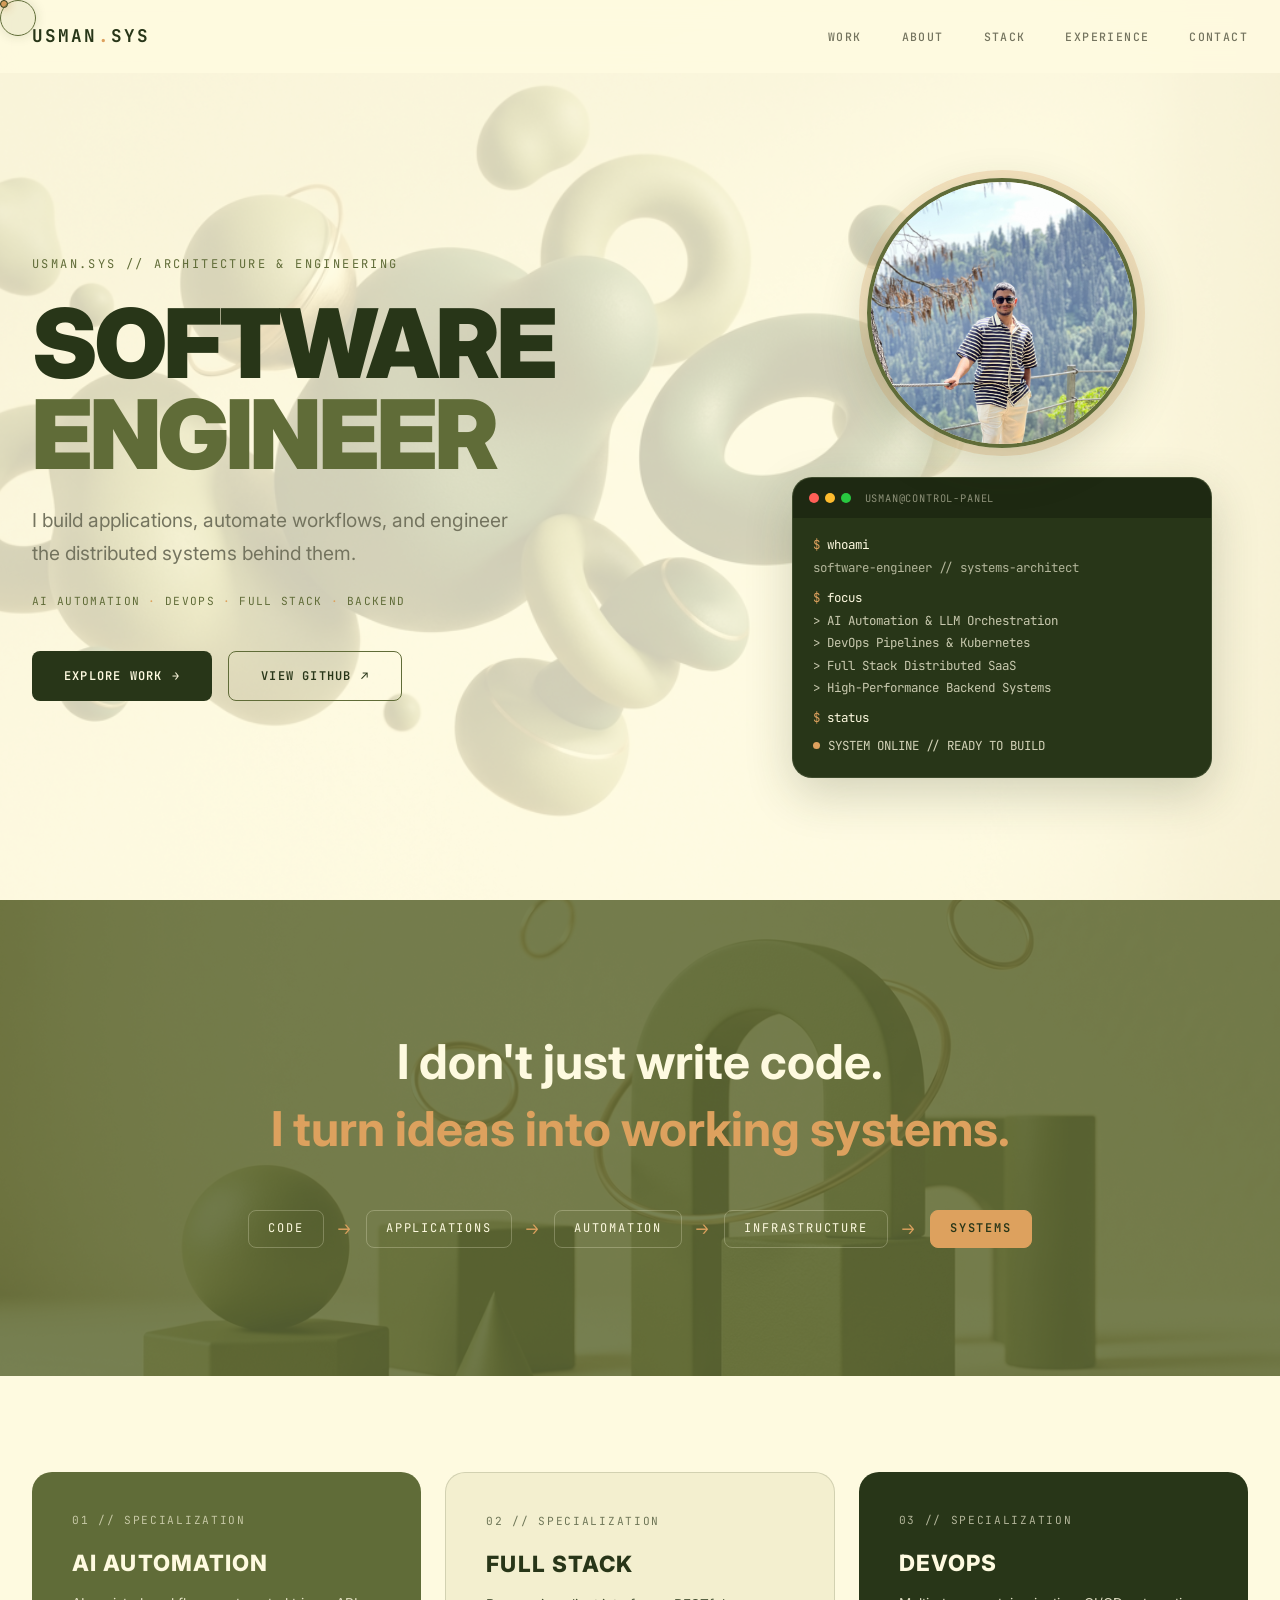
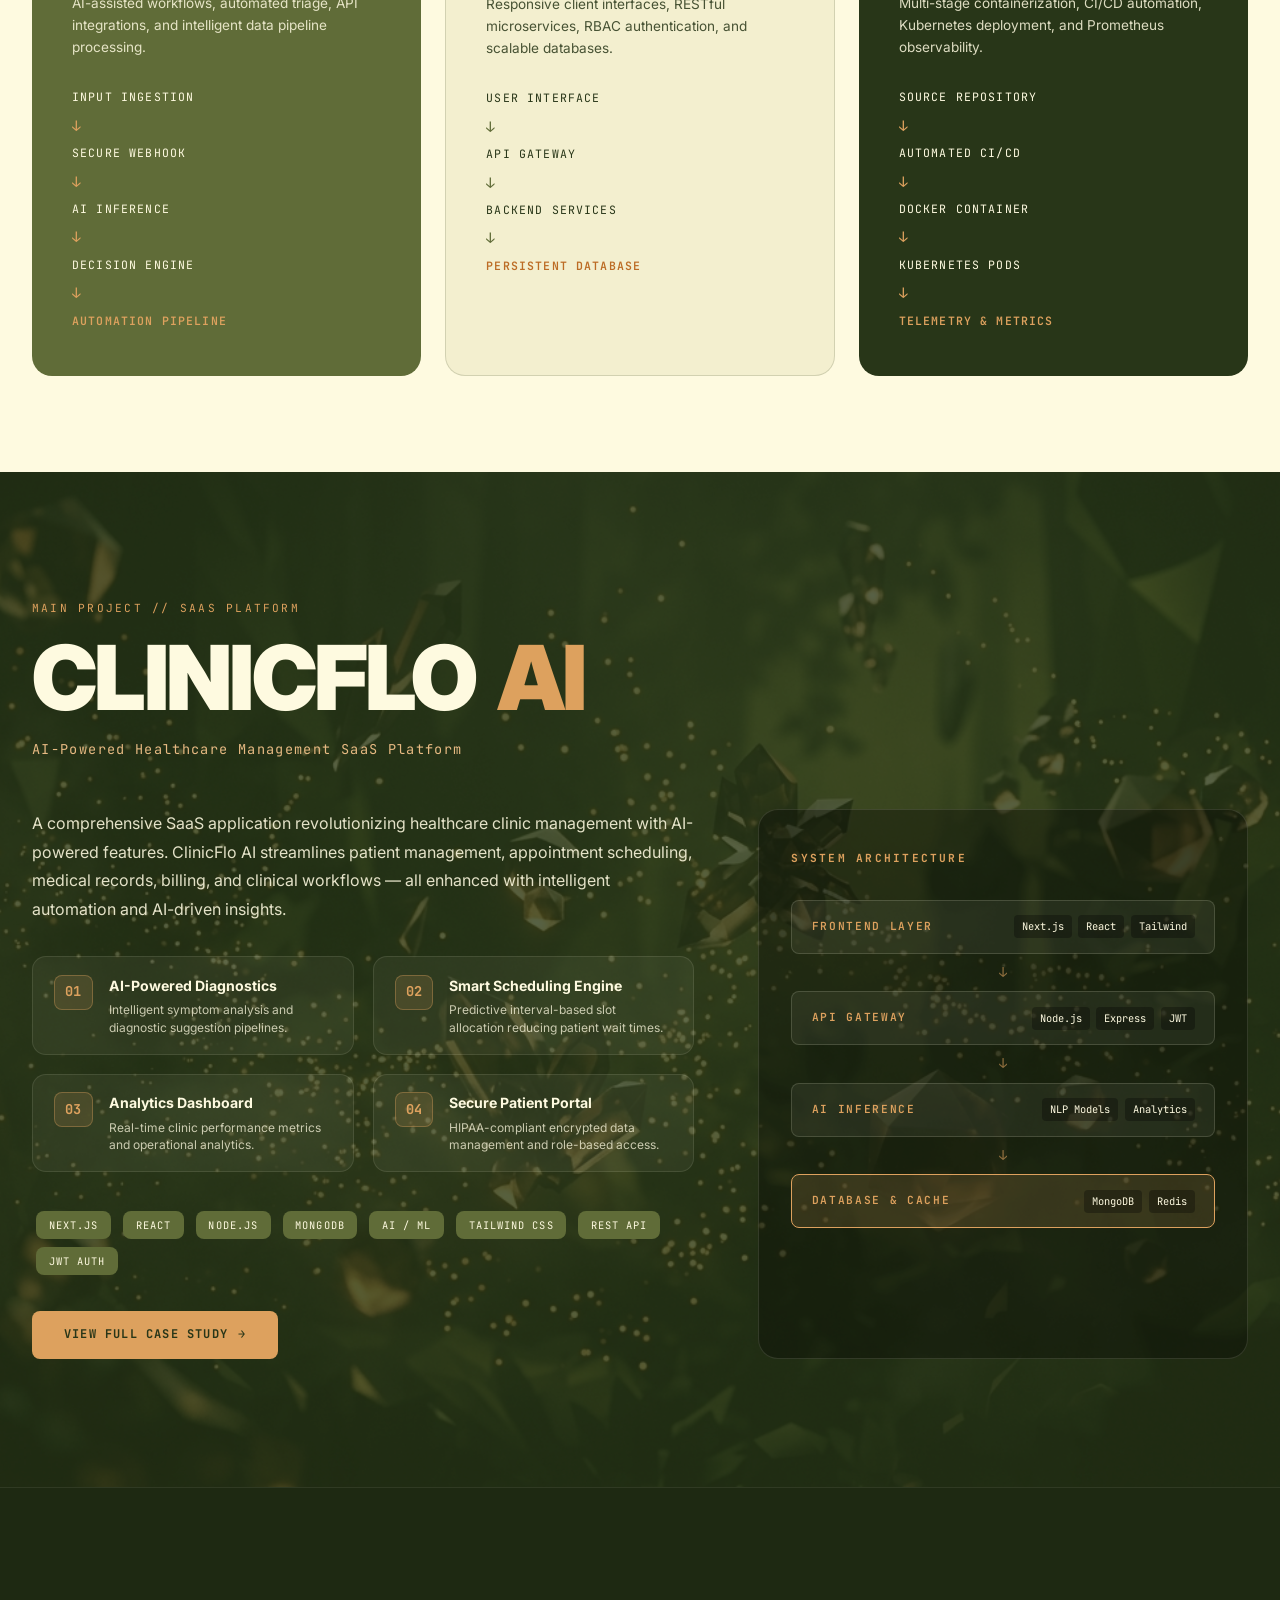
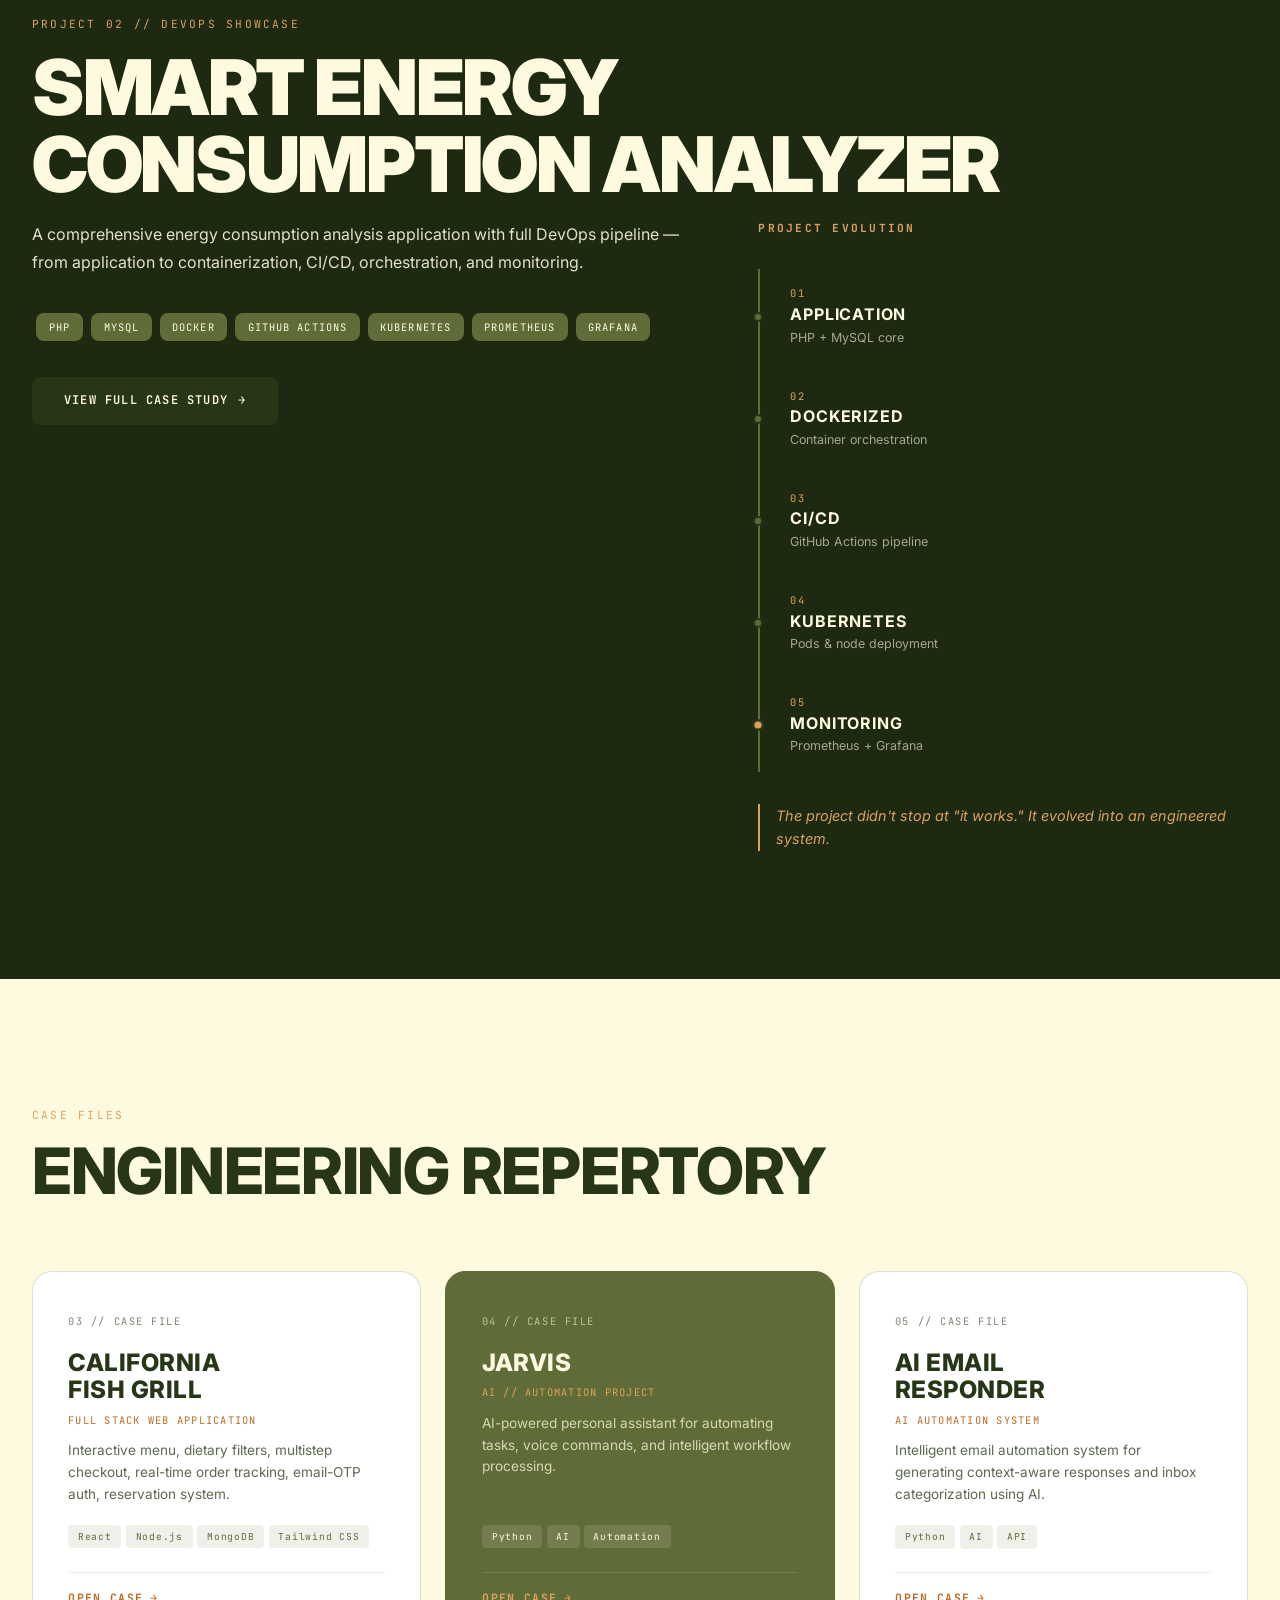
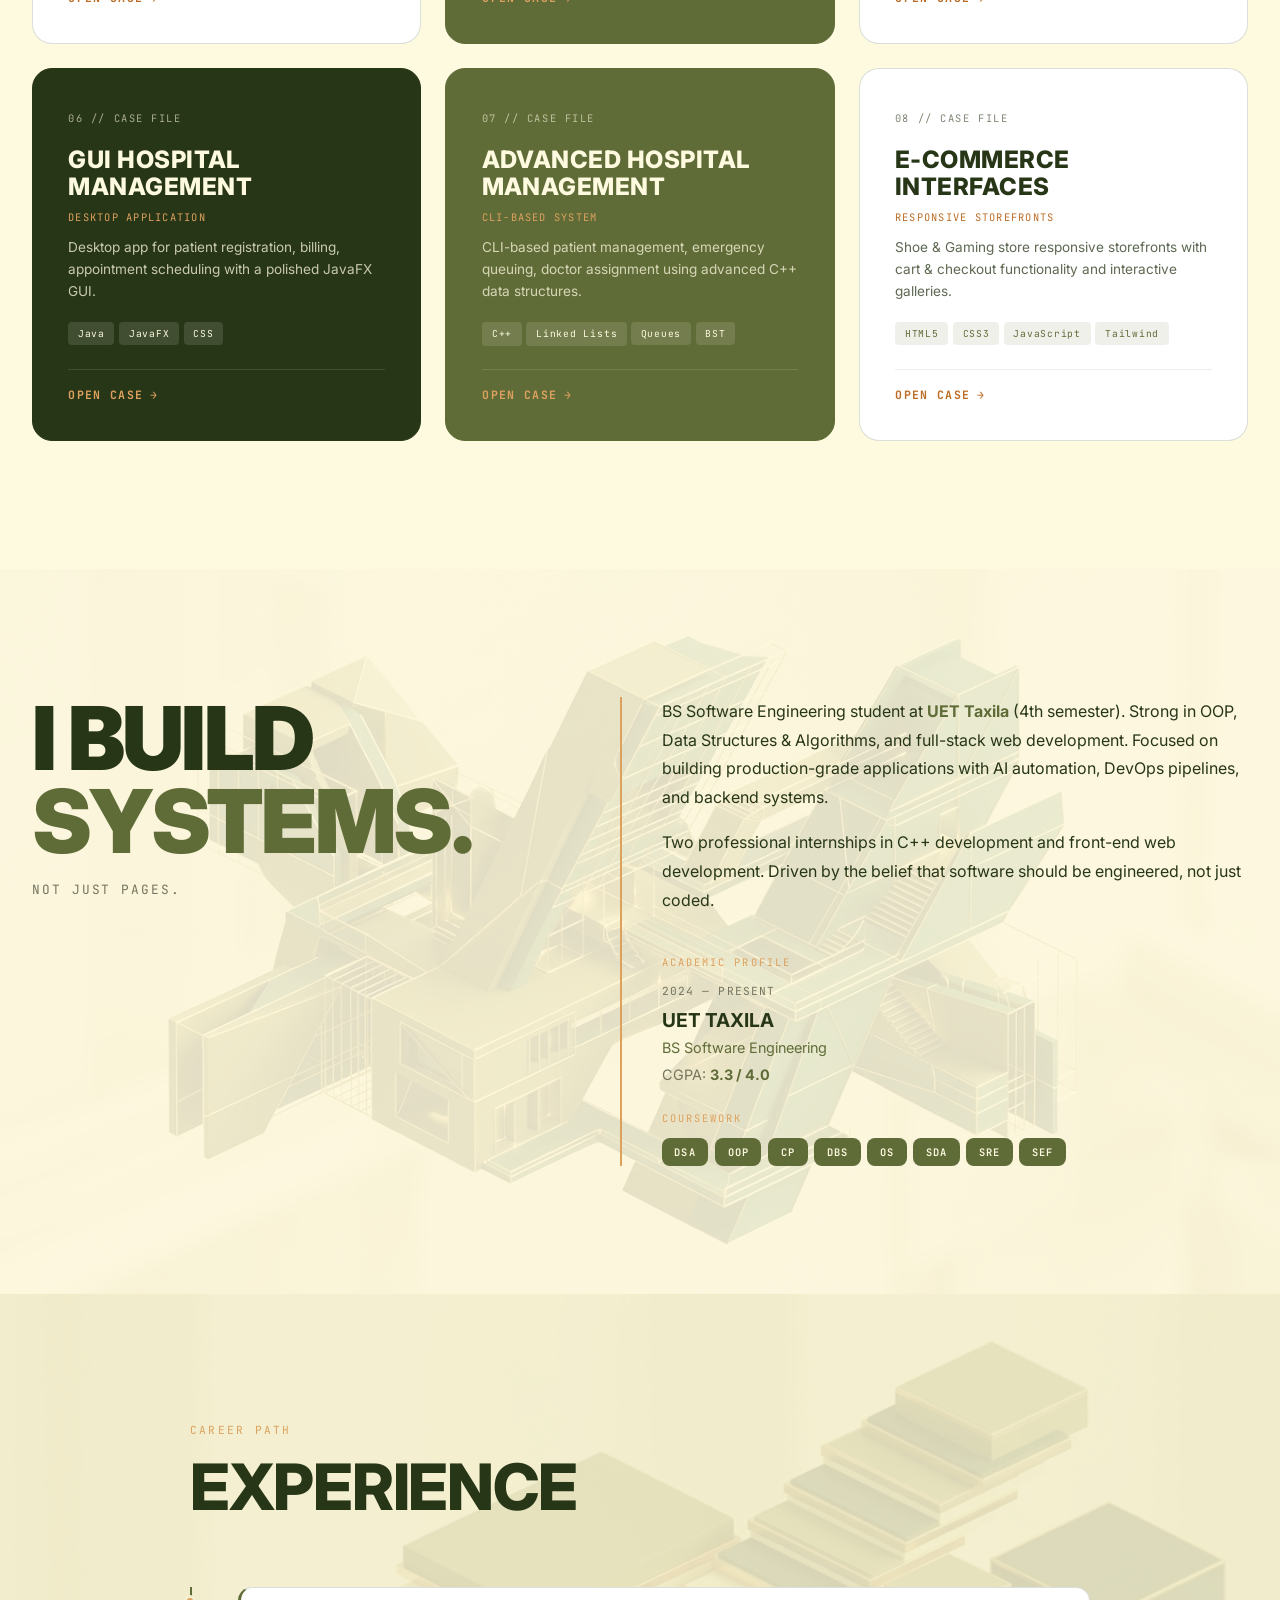
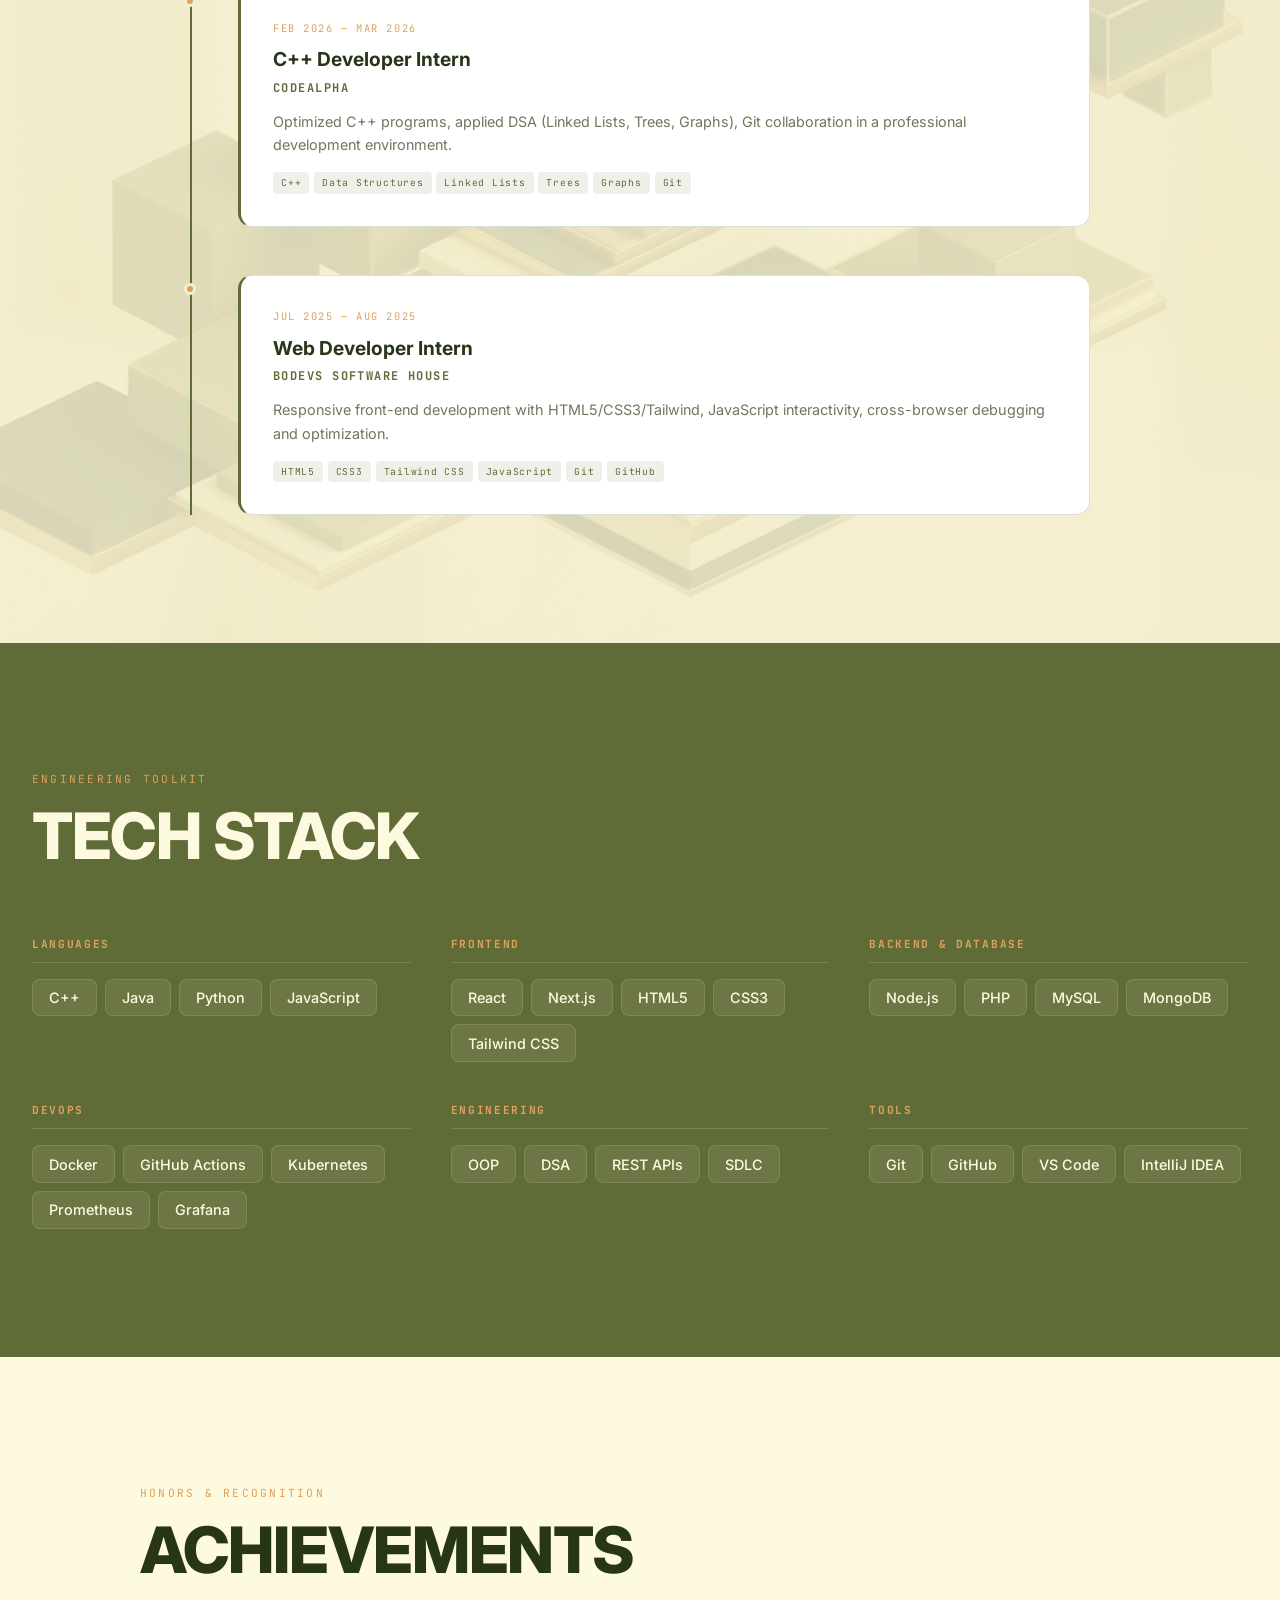
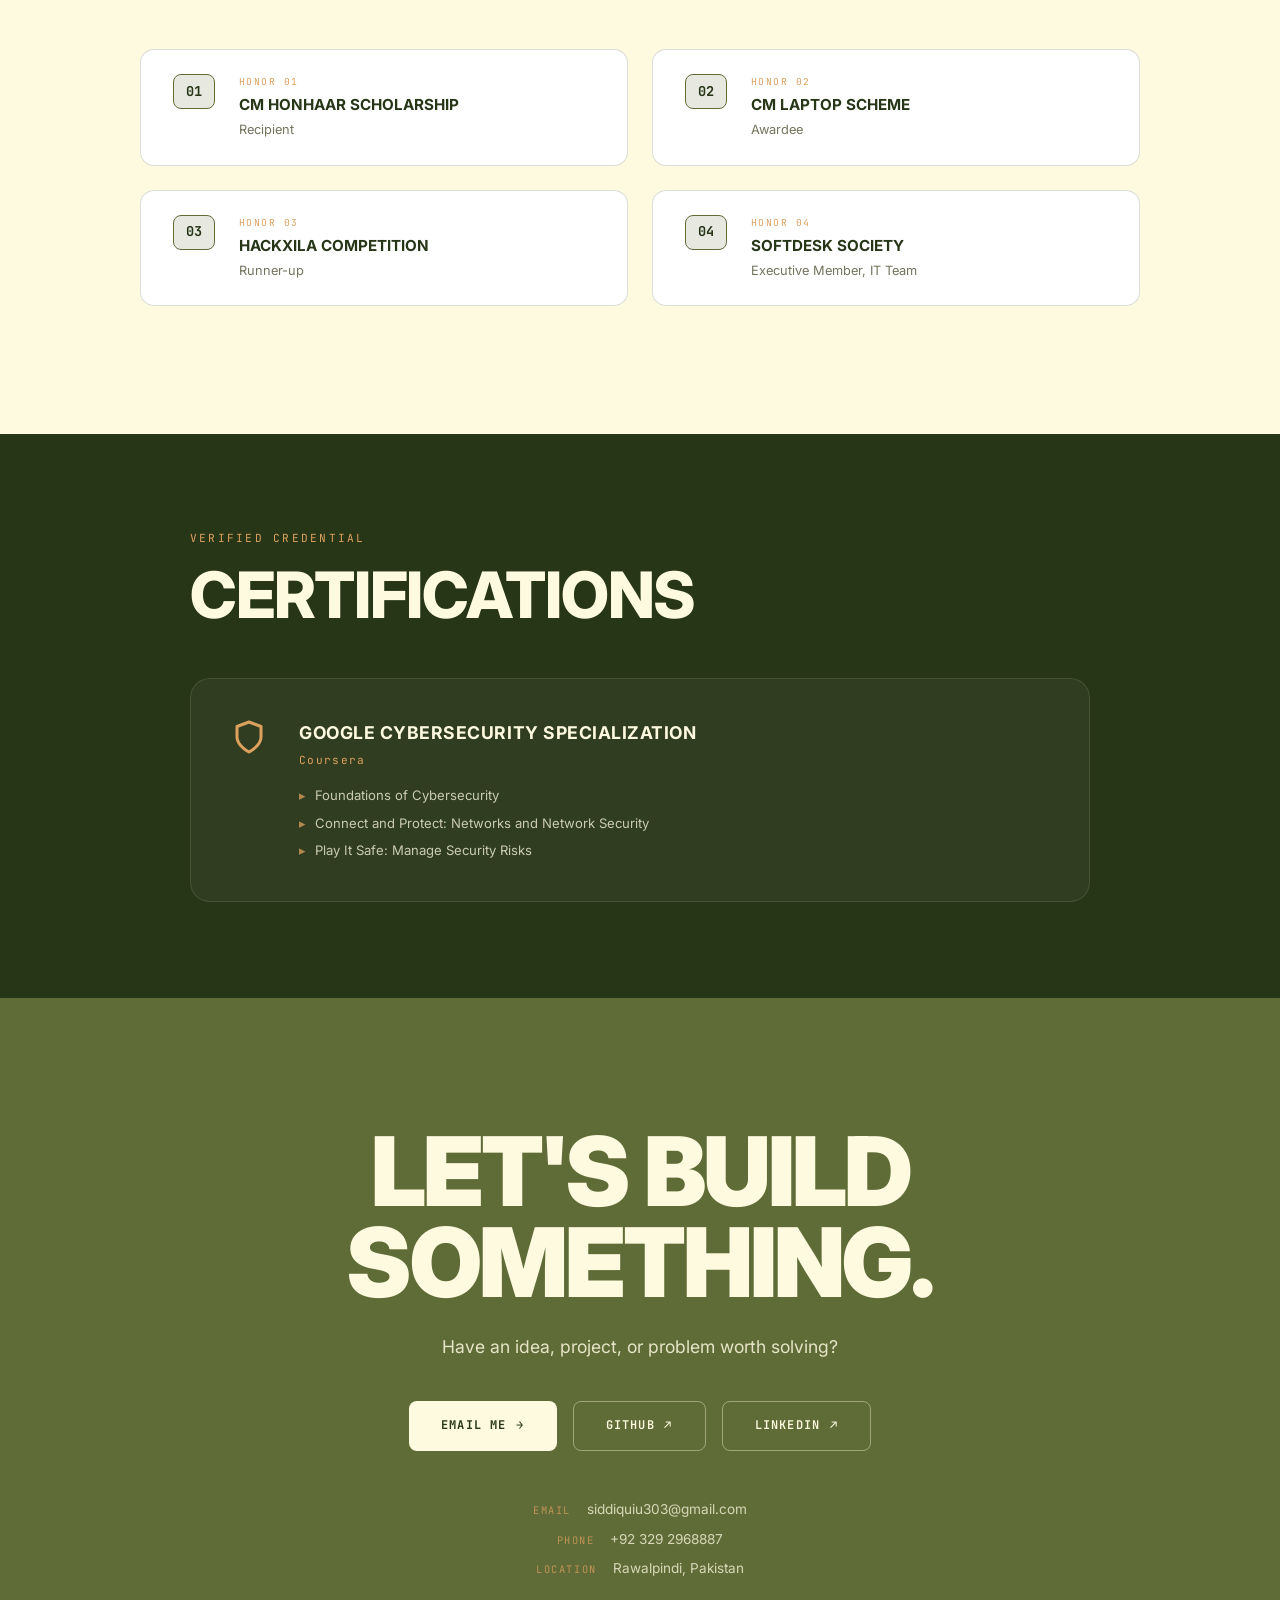
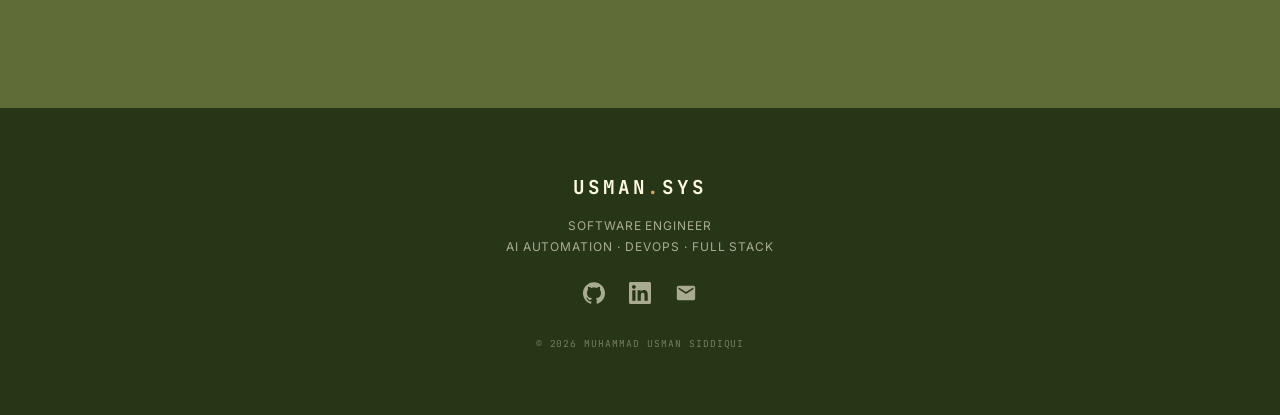
==== commit b21baf50: "fix: add cache-busting v2.2, zero-cache vercel headers, and modern pointermove custom cursor engine" ====
--- a/index.html
+++ b/index.html
@@ -24,7 +24,7 @@
   <link rel="preconnect" href="https://fonts.gstatic.com" crossorigin>
   <link href="https://fonts.googleapis.com/css2?family=Inter:wght@300;400;500;600;700;800;900&family=JetBrains+Mono:wght@300;400;500;600;700&display=swap" rel="stylesheet">
 
-  <link rel="stylesheet" href="style.css">
+  <link rel="stylesheet" href="style.css?v=2.2">
 </head>
 <body>
 
@@ -552,6 +552,6 @@
       } catch(e) {}
     }
   </script>
-  <script src="script.js"></script>
+  <script src="script.js?v=2.2"></script>
 </body>
 </html>
--- a/style.css
+++ b/style.css
@@ -217,70 +217,94 @@
 /* ═══════════════════════════════════════════════════════════
    CUSTOM CURSOR
    ═══════════════════════════════════════════════════════════ */
+.custom-cursor,
+.custom-cursor * {
+  pointer-events: none !important;
+  user-select: none;
+}
+
 .custom-cursor {
-  display: none;
-}
-
-@media (pointer: fine) and (hover: hover) {
-  .custom-cursor {
-    display: block;
-    position: fixed;
-    top: 0;
-    left: 0;
-    z-index: 10000;
-    pointer-events: none;
-    mix-blend-mode: difference;
-  }
-
-  .cursor__dot {
-    width: 6px;
-    height: 6px;
-    background: var(--cream);
-    border-radius: 50%;
-    transform: translate(-50%, -50%);
-    transition: width 0.2s, height 0.2s, background 0.2s;
-  }
-
-  .cursor__ring {
-    position: absolute;
-    top: -14px;
-    left: -14px;
-    width: 34px;
-    height: 34px;
-    border: 1.5px solid rgba(254, 250, 224, 0.4);
-    border-radius: 50%;
-    transition: width 0.3s, height 0.3s, top 0.3s, left 0.3s, border-color 0.3s;
-  }
-
-  .cursor__label {
-    position: absolute;
-    top: 24px;
-    left: 50%;
-    transform: translateX(-50%);
-    font-family: var(--font-mono);
-    font-size: 0.6rem;
-    letter-spacing: 0.15em;
-    color: var(--cream);
-    white-space: nowrap;
-    opacity: 0;
-    transition: opacity 0.2s;
-  }
-
-  .custom-cursor.cursor--hover .cursor__ring {
-    width: 56px;
-    height: 56px;
-    top: -25px;
-    left: -25px;
-    border-color: var(--gold);
-  }
-
-  .custom-cursor.cursor--hover .cursor__label {
-    opacity: 1;
-  }
-
-  body:has(.custom-cursor) * {
-    cursor: none !important;
-  }
+  position: fixed;
+  top: 0;
+  left: 0;
+  width: 0;
+  height: 0;
+  z-index: 999999;
+  pointer-events: none !important;
+  user-select: none;
+}
+
+body.cursor-active,
+body.cursor-active a,
+body.cursor-active button,
+body.cursor-active input,
+body.cursor-active [data-cursor],
+body.cursor-active .project-card {
+  cursor: none !important;
+}
+
+.cursor__dot {
+  position: fixed;
+  top: 0;
+  left: 0;
+  width: 8px;
+  height: 8px;
+  background: var(--gold);
+  border: 1.5px solid var(--forest);
+  border-radius: 50%;
+  box-shadow: 0 0 10px rgba(221, 161, 94, 0.9);
+  pointer-events: none !important;
+  will-change: transform;
+}
+
+.cursor__ring {
+  position: fixed;
+  top: 0;
+  left: 0;
+  width: 36px;
+  height: 36px;
+  border: 1.5px solid var(--olive);
+  background: rgba(96, 108, 56, 0.08);
+  border-radius: 50%;
+  box-shadow: 0 0 12px rgba(40, 54, 24, 0.15);
+  pointer-events: none !important;
+  transition: width 0.25s cubic-bezier(0.16, 1, 0.3, 1),
+              height 0.25s cubic-bezier(0.16, 1, 0.3, 1),
+              border-color 0.25s ease,
+              background 0.25s ease;
+  will-change: transform, width, height;
+}
+
+.cursor__label {
+  position: fixed;
+  top: 0;
+  left: 0;
+  font-family: var(--font-mono);
+  font-size: 0.62rem;
+  font-weight: 700;
+  letter-spacing: 0.15em;
+  background: var(--forest);
+  color: var(--cream);
+  padding: 3px 8px;
+  border-radius: 4px;
+  border: 1px solid var(--gold);
+  white-space: nowrap;
+  opacity: 0;
+  pointer-events: none !important;
+  transition: opacity 0.2s ease;
+  will-change: transform;
+}
+
+.custom-cursor.cursor--hover .cursor__ring {
+  width: 54px;
+  height: 54px;
+  border-color: var(--gold);
+  background: rgba(221, 161, 94, 0.16);
+  box-shadow: 0 0 20px rgba(221, 161, 94, 0.4);
+}
+
+.custom-cursor.cursor--hover .cursor__label {
+  opacity: 1;
 }
 
 /* ═══════════════════════════════════════════════════════════
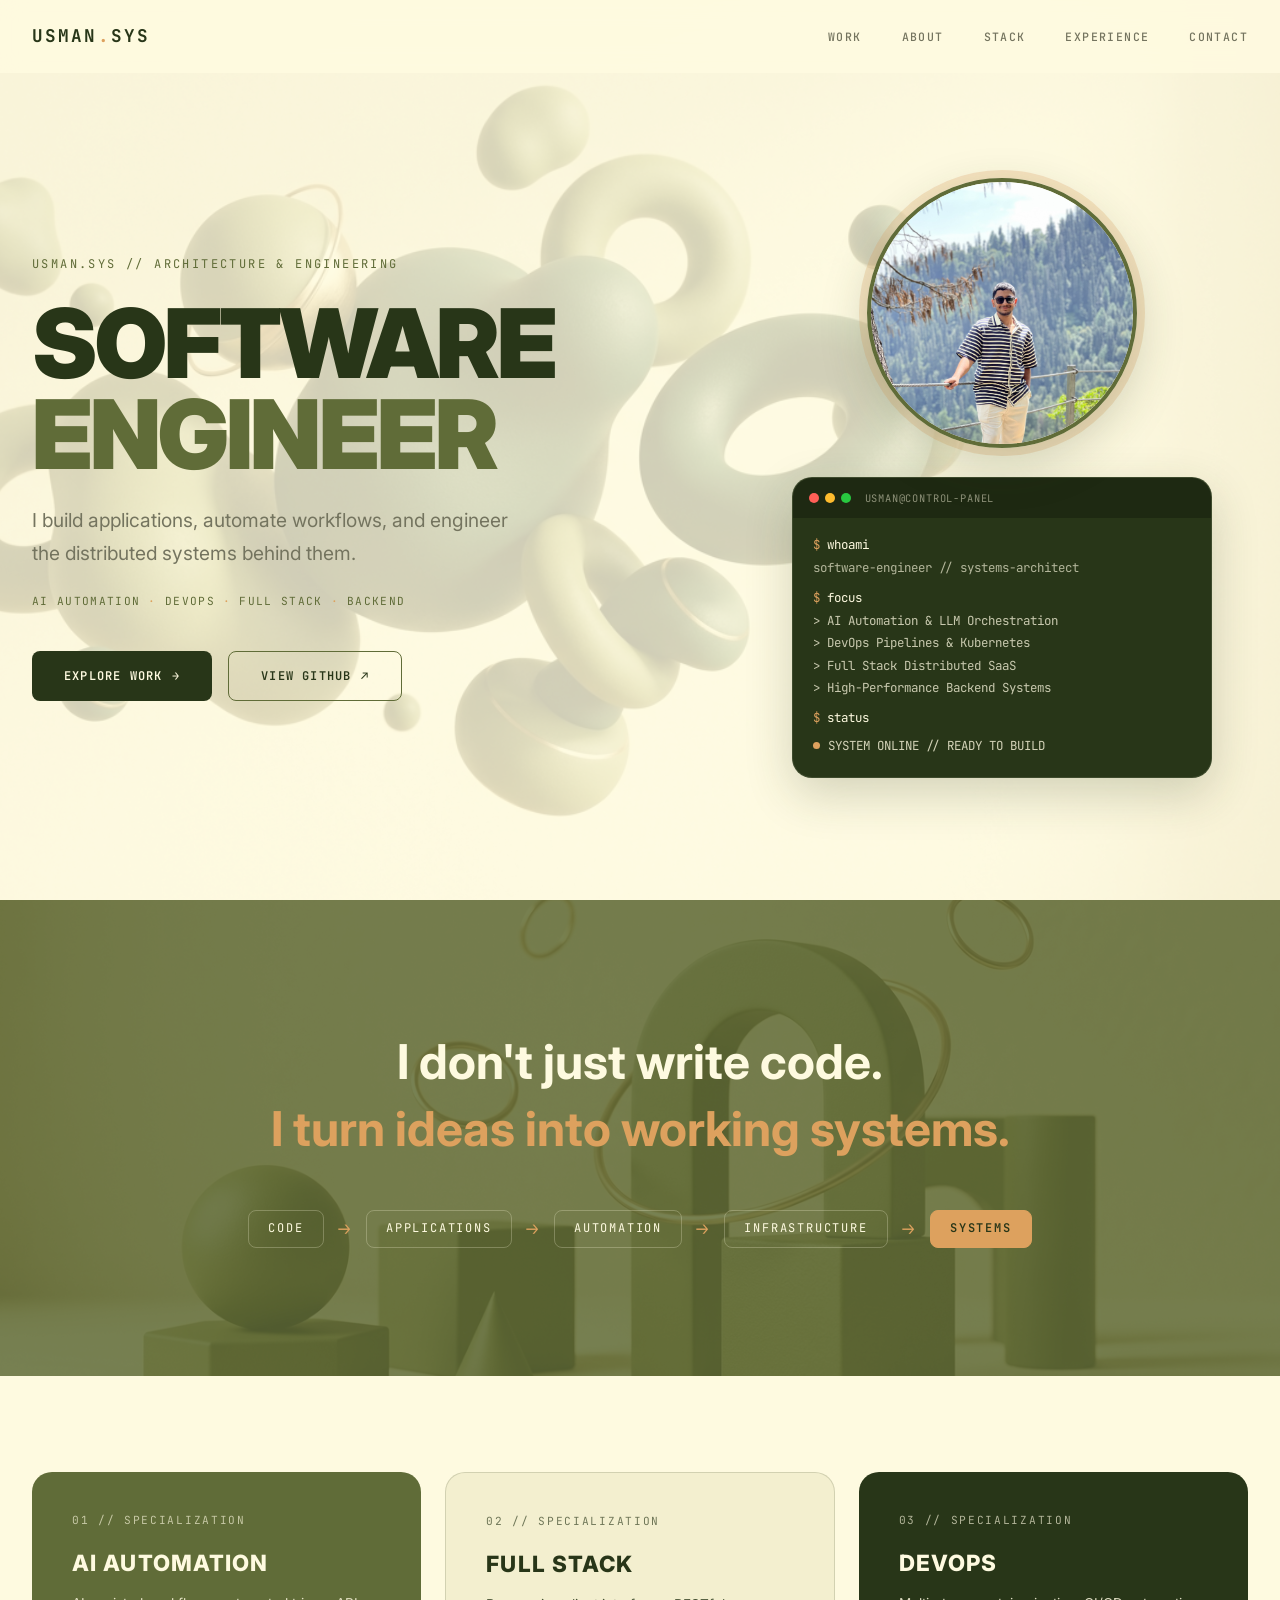
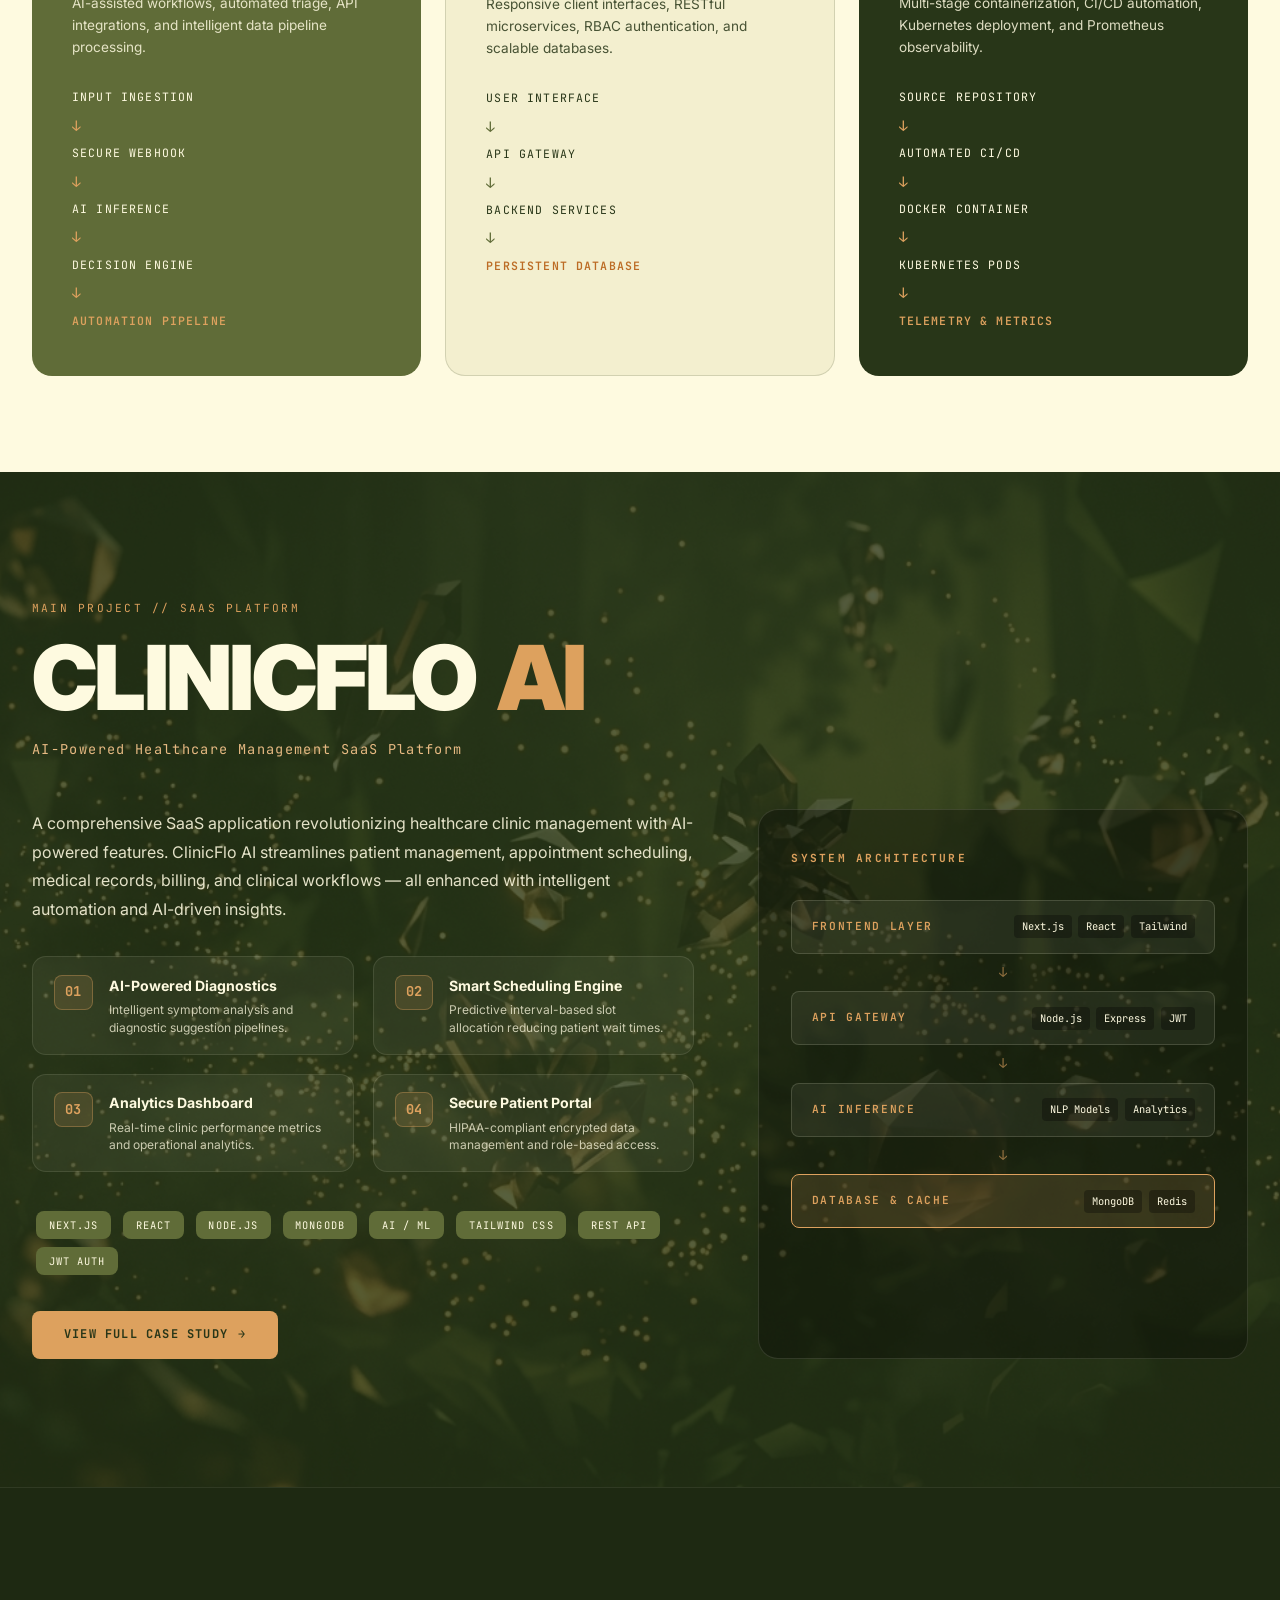
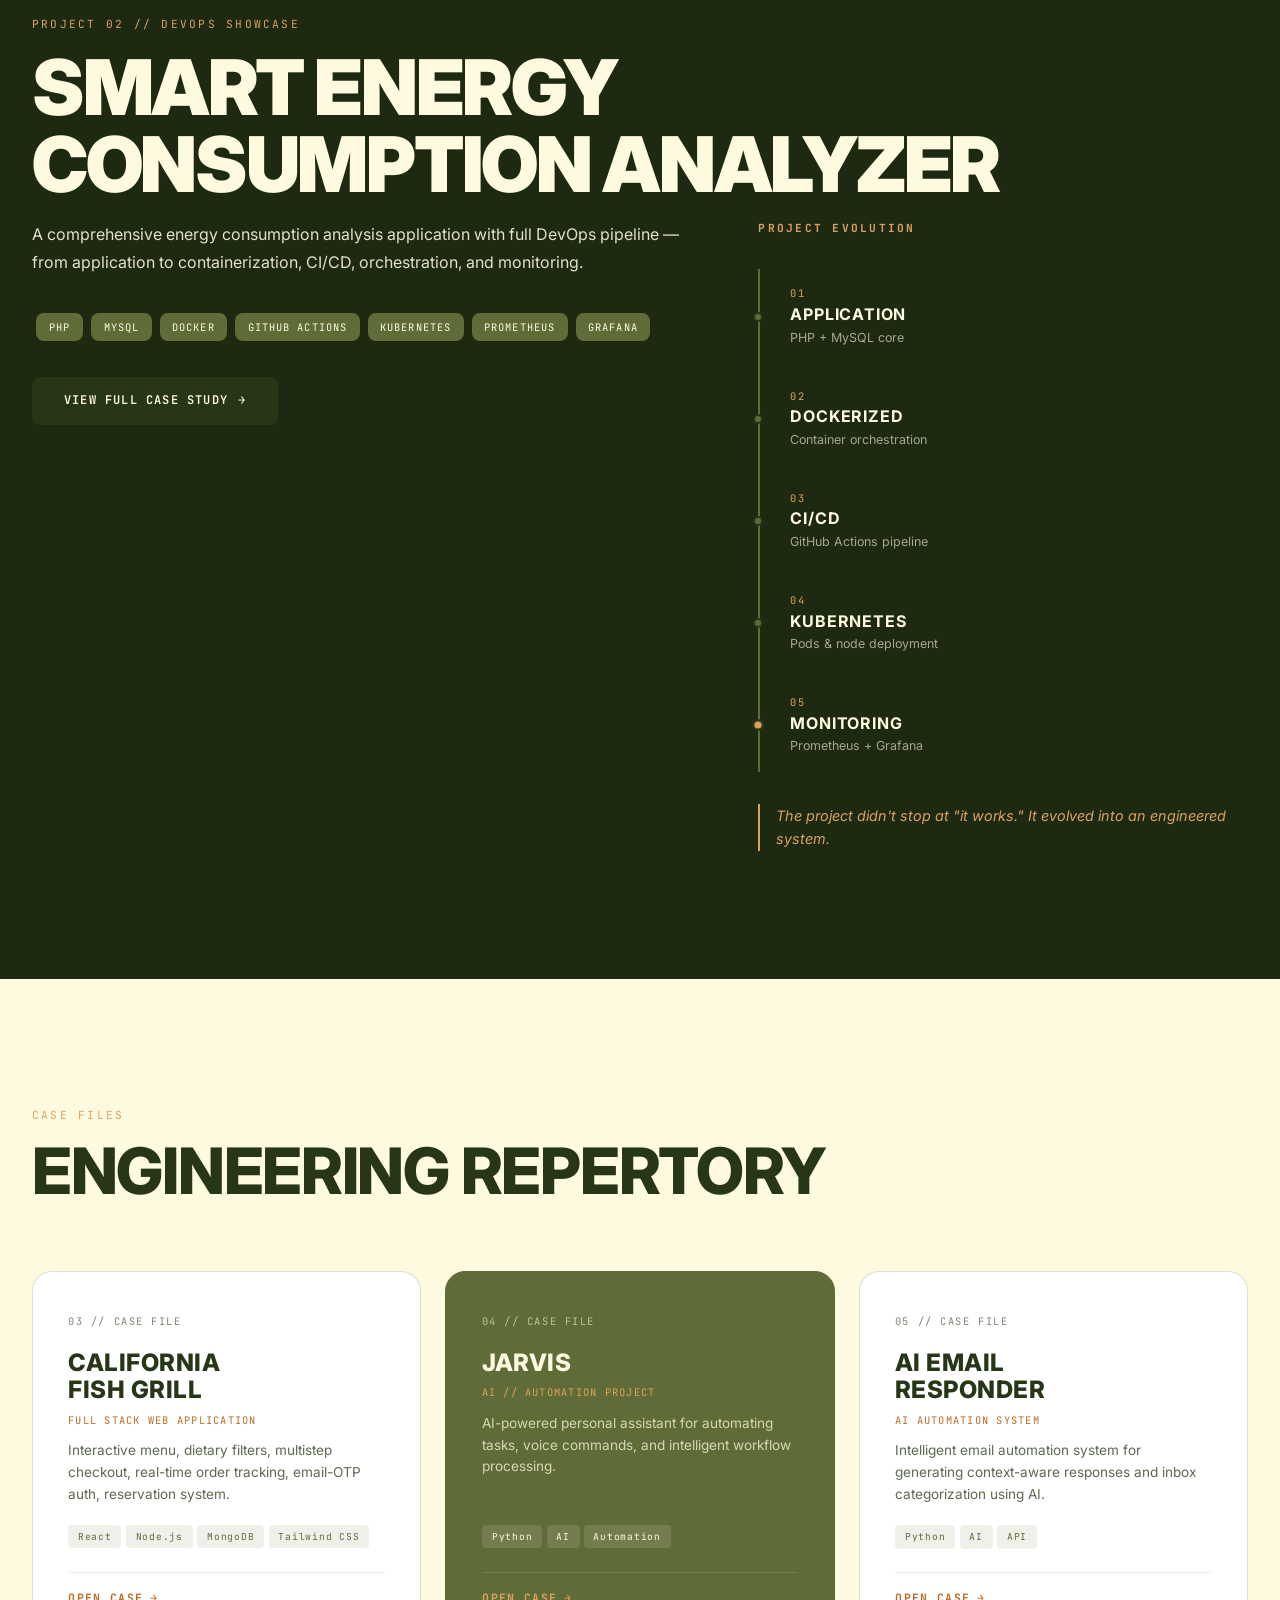
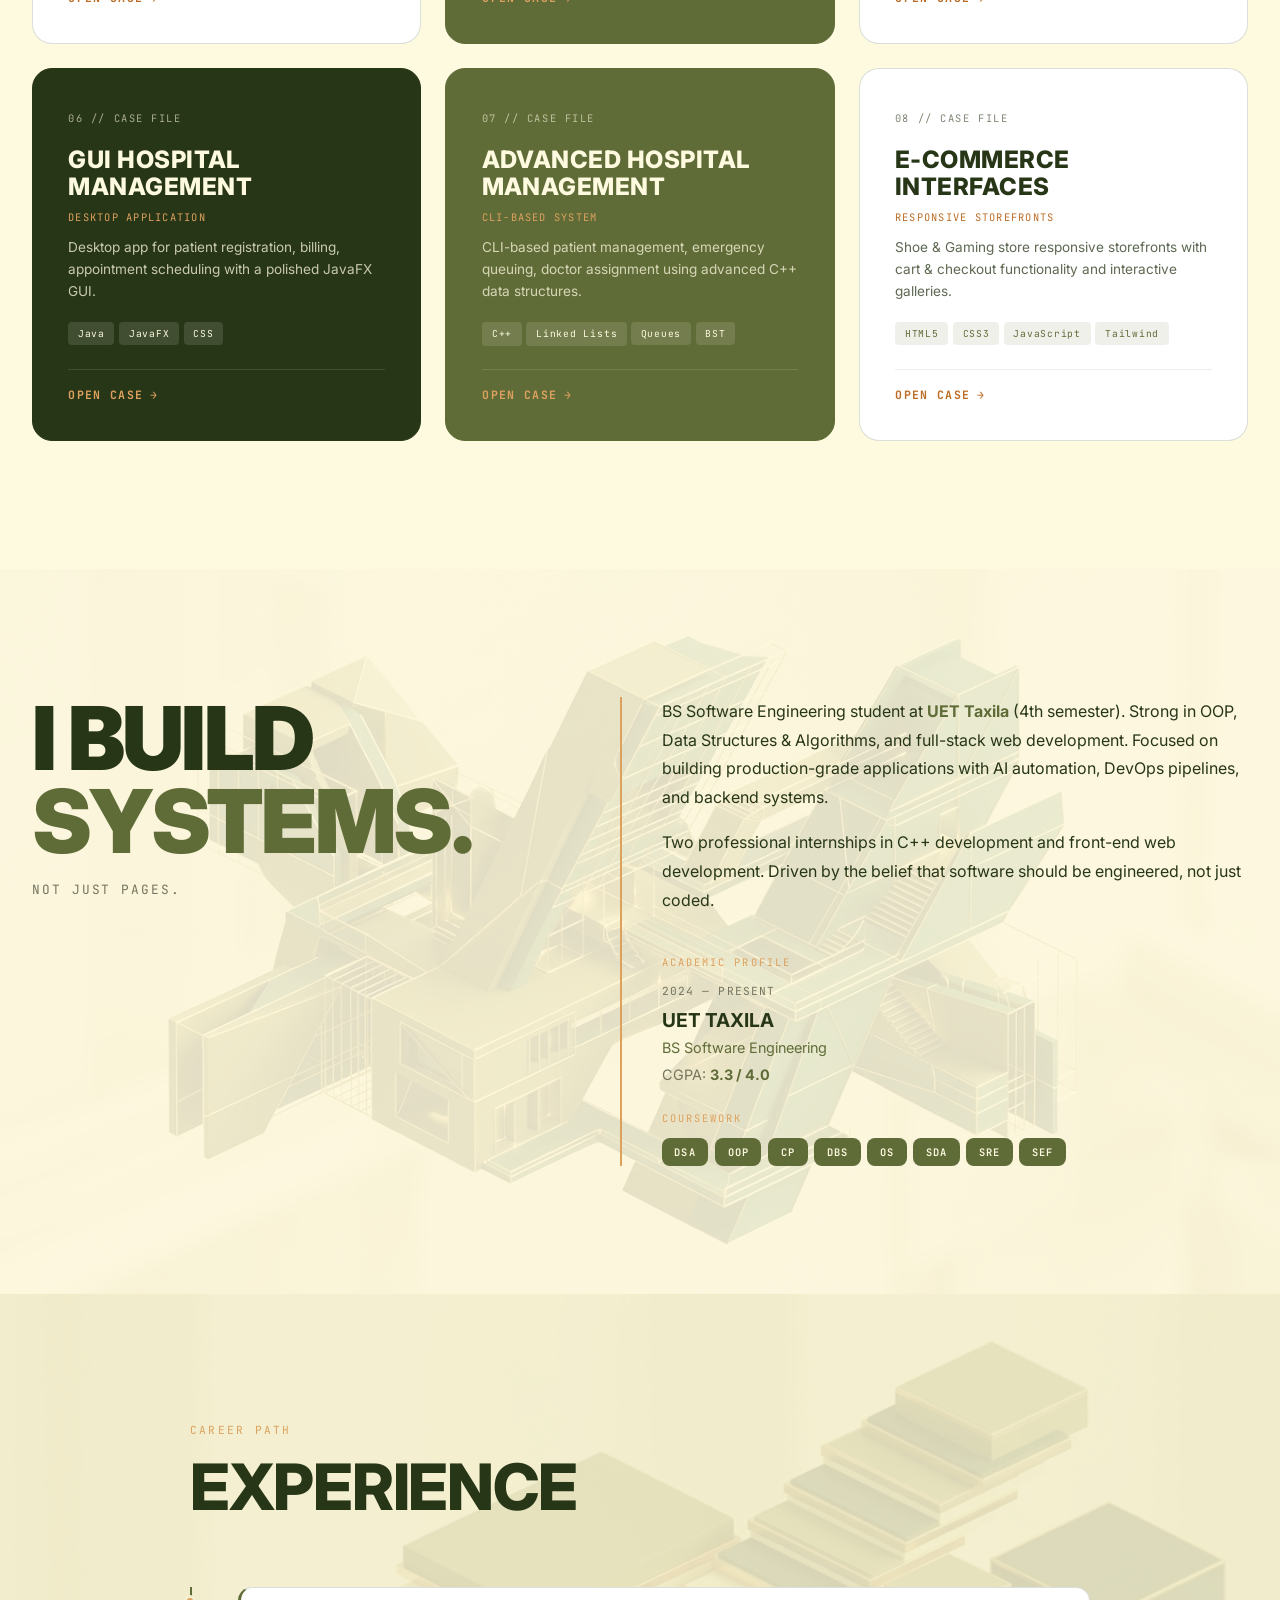
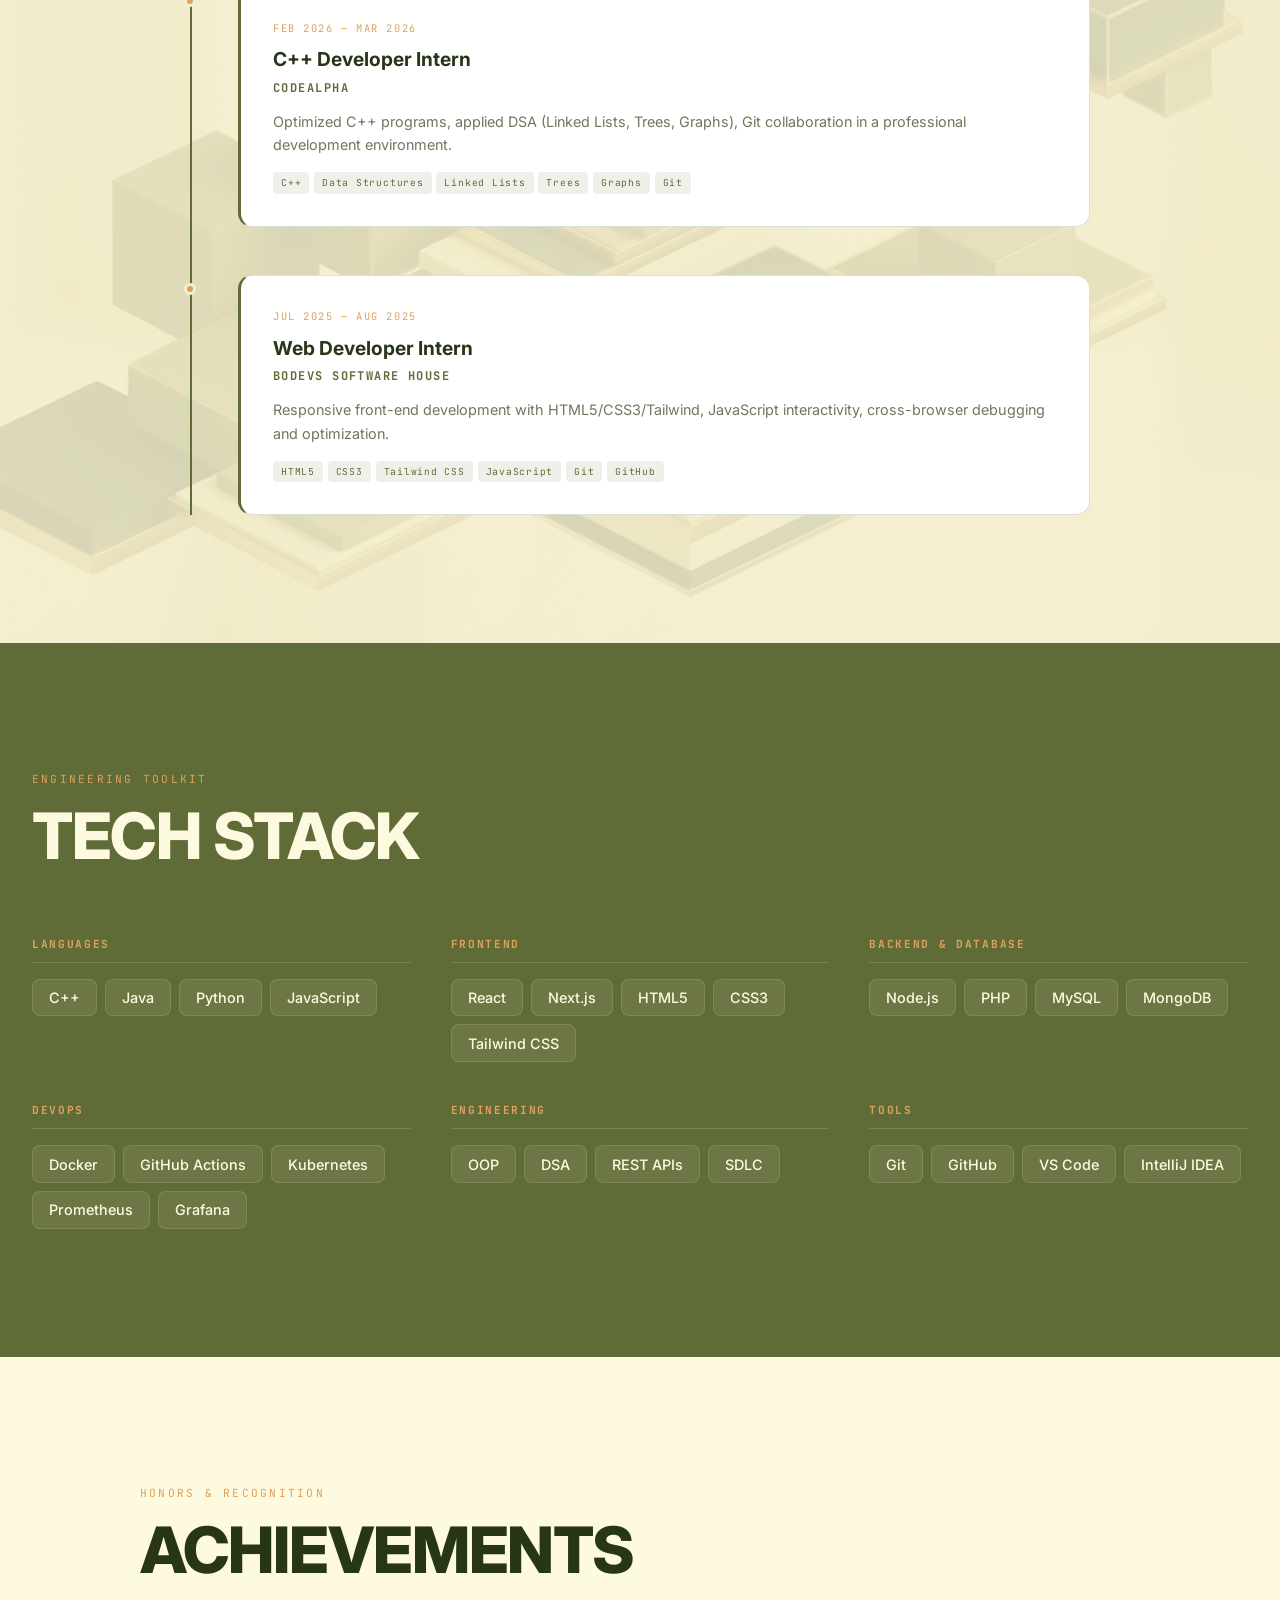
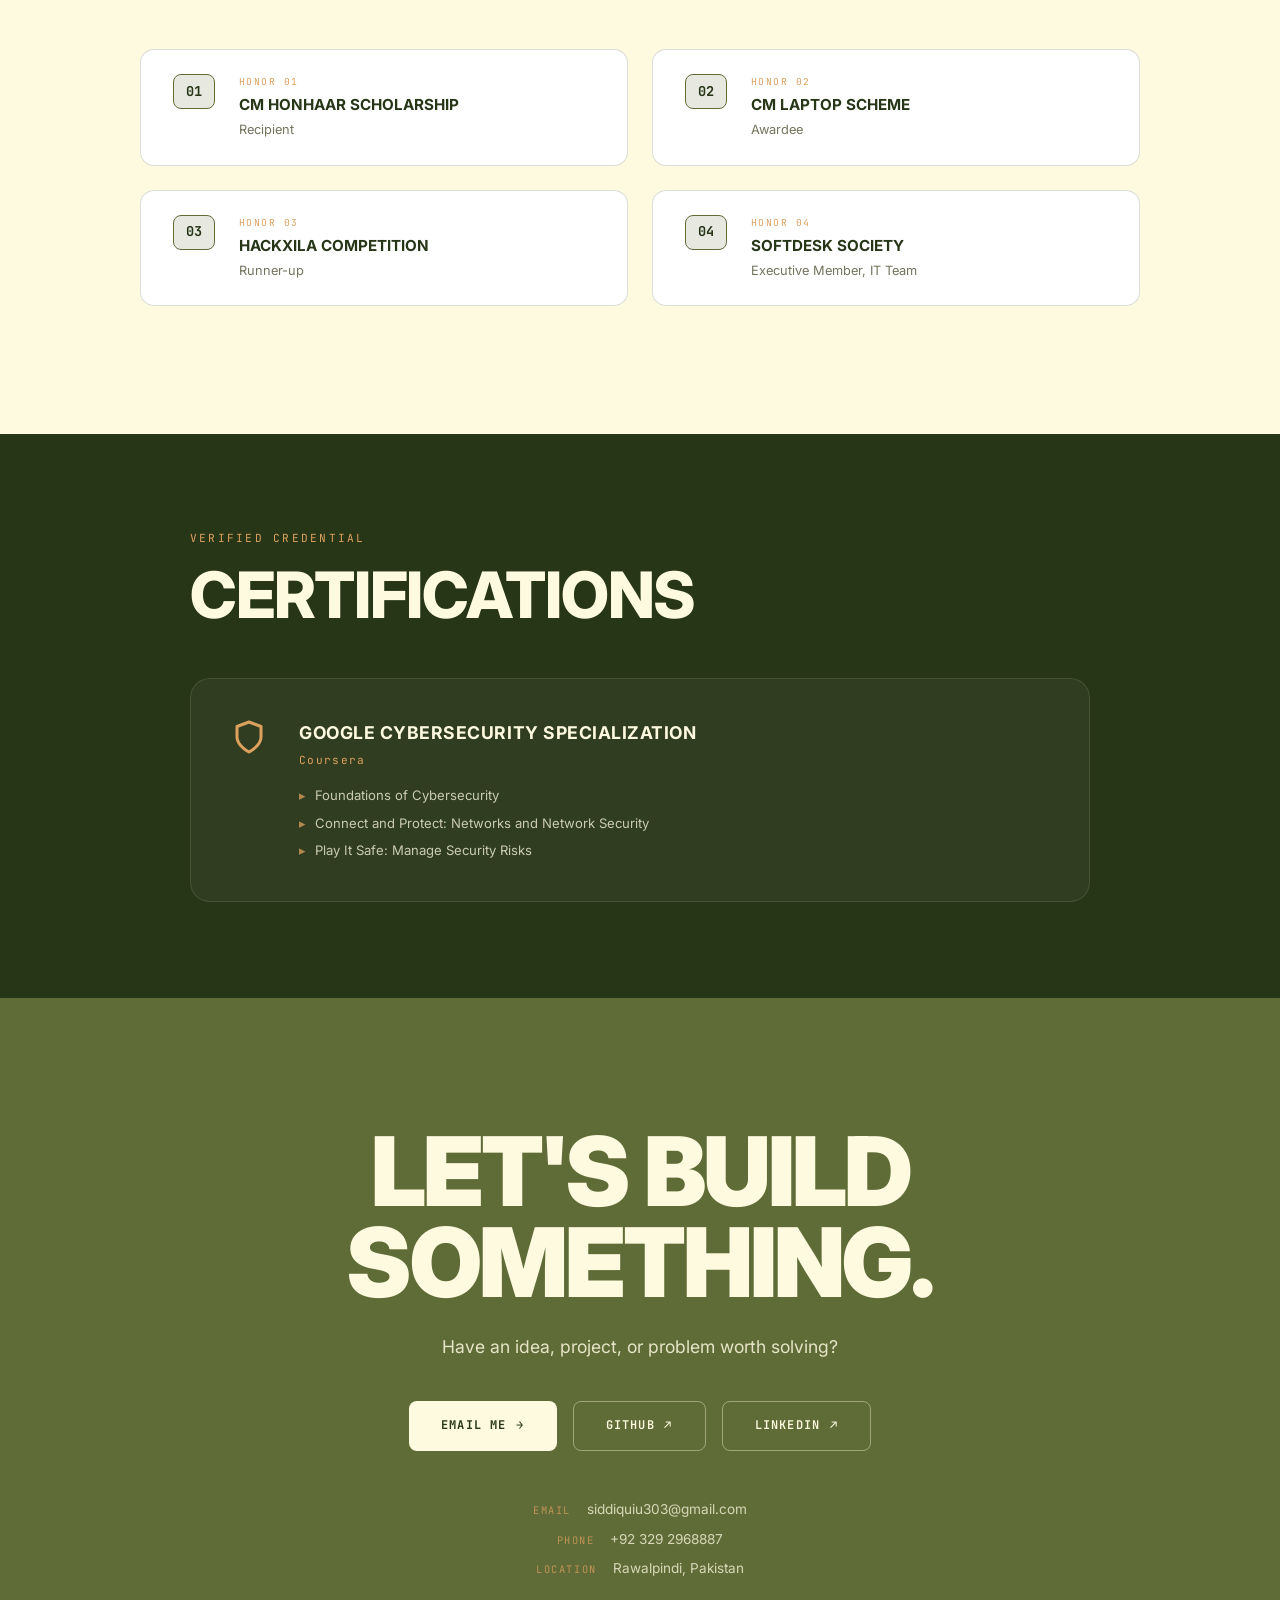
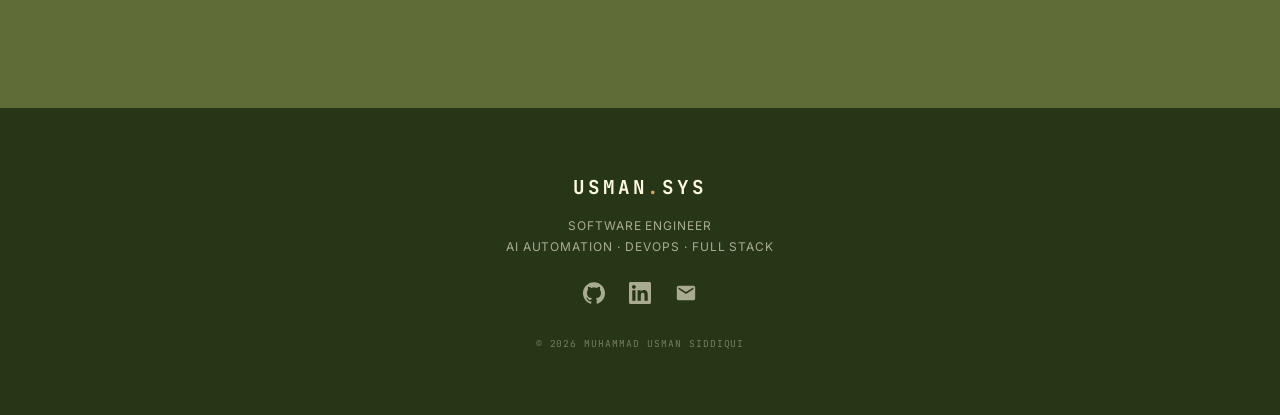
==== commit 79d0a595: "fix: permanent fail-safe ambient cursor engine (never hides OS pointer) with v3.0 cache busters" ====
--- a/index.html
+++ b/index.html
@@ -24,7 +24,7 @@
   <link rel="preconnect" href="https://fonts.gstatic.com" crossorigin>
   <link href="https://fonts.googleapis.com/css2?family=Inter:wght@300;400;500;600;700;800;900&family=JetBrains+Mono:wght@300;400;500;600;700&display=swap" rel="stylesheet">
 
-  <link rel="stylesheet" href="style.css?v=2.2">
+  <link rel="stylesheet" href="style.css?v=3.0">
 </head>
 <body>
 
@@ -552,6 +552,6 @@
       } catch(e) {}
     }
   </script>
-  <script src="script.js?v=2.2"></script>
+  <script src="script.js?v=3.0"></script>
 </body>
 </html>
--- a/style.css
+++ b/style.css
@@ -215,7 +215,7 @@
 }
 
 /* ═══════════════════════════════════════════════════════════
-   CUSTOM CURSOR
+   CUSTOM CURSOR (AMBIENT GOLDEN TRAILING RING)
    ═══════════════════════════════════════════════════════════ */
 .custom-cursor,
 .custom-cursor * {
@@ -231,30 +231,6 @@
   height: 0;
   z-index: 999999;
   pointer-events: none !important;
-  user-select: none;
-}
-
-body.cursor-active,
-body.cursor-active a,
-body.cursor-active button,
-body.cursor-active input,
-body.cursor-active [data-cursor],
-body.cursor-active .project-card {
-  cursor: none !important;
-}
-
-.cursor__dot {
-  position: fixed;
-  top: 0;
-  left: 0;
-  width: 8px;
-  height: 8px;
-  background: var(--gold);
-  border: 1.5px solid var(--forest);
-  border-radius: 50%;
-  box-shadow: 0 0 10px rgba(221, 161, 94, 0.9);
-  pointer-events: none !important;
-  will-change: transform;
 }
 
 .cursor__ring {
@@ -263,12 +239,14 @@
   left: 0;
   width: 36px;
   height: 36px;
-  border: 1.5px solid var(--olive);
-  background: rgba(96, 108, 56, 0.08);
+  border: 1.5px solid var(--gold);
+  background: rgba(221, 161, 94, 0.08);
   border-radius: 50%;
-  box-shadow: 0 0 12px rgba(40, 54, 24, 0.15);
+  box-shadow: 0 0 14px rgba(221, 161, 94, 0.3);
   pointer-events: none !important;
-  transition: width 0.25s cubic-bezier(0.16, 1, 0.3, 1),
+  opacity: 0;
+  transition: opacity 0.3s ease,
+              width 0.25s cubic-bezier(0.16, 1, 0.3, 1),
               height 0.25s cubic-bezier(0.16, 1, 0.3, 1),
               border-color 0.25s ease,
               background 0.25s ease;
@@ -295,12 +273,16 @@
   will-change: transform;
 }
 
+body.cursor-active .cursor__ring {
+  opacity: 1;
+}
+
 .custom-cursor.cursor--hover .cursor__ring {
-  width: 54px;
-  height: 54px;
+  width: 56px;
+  height: 56px;
   border-color: var(--gold);
-  background: rgba(221, 161, 94, 0.16);
-  box-shadow: 0 0 20px rgba(221, 161, 94, 0.4);
+  background: rgba(221, 161, 94, 0.18);
+  box-shadow: 0 0 24px rgba(221, 161, 94, 0.45);
 }
 
 .custom-cursor.cursor--hover .cursor__label {
